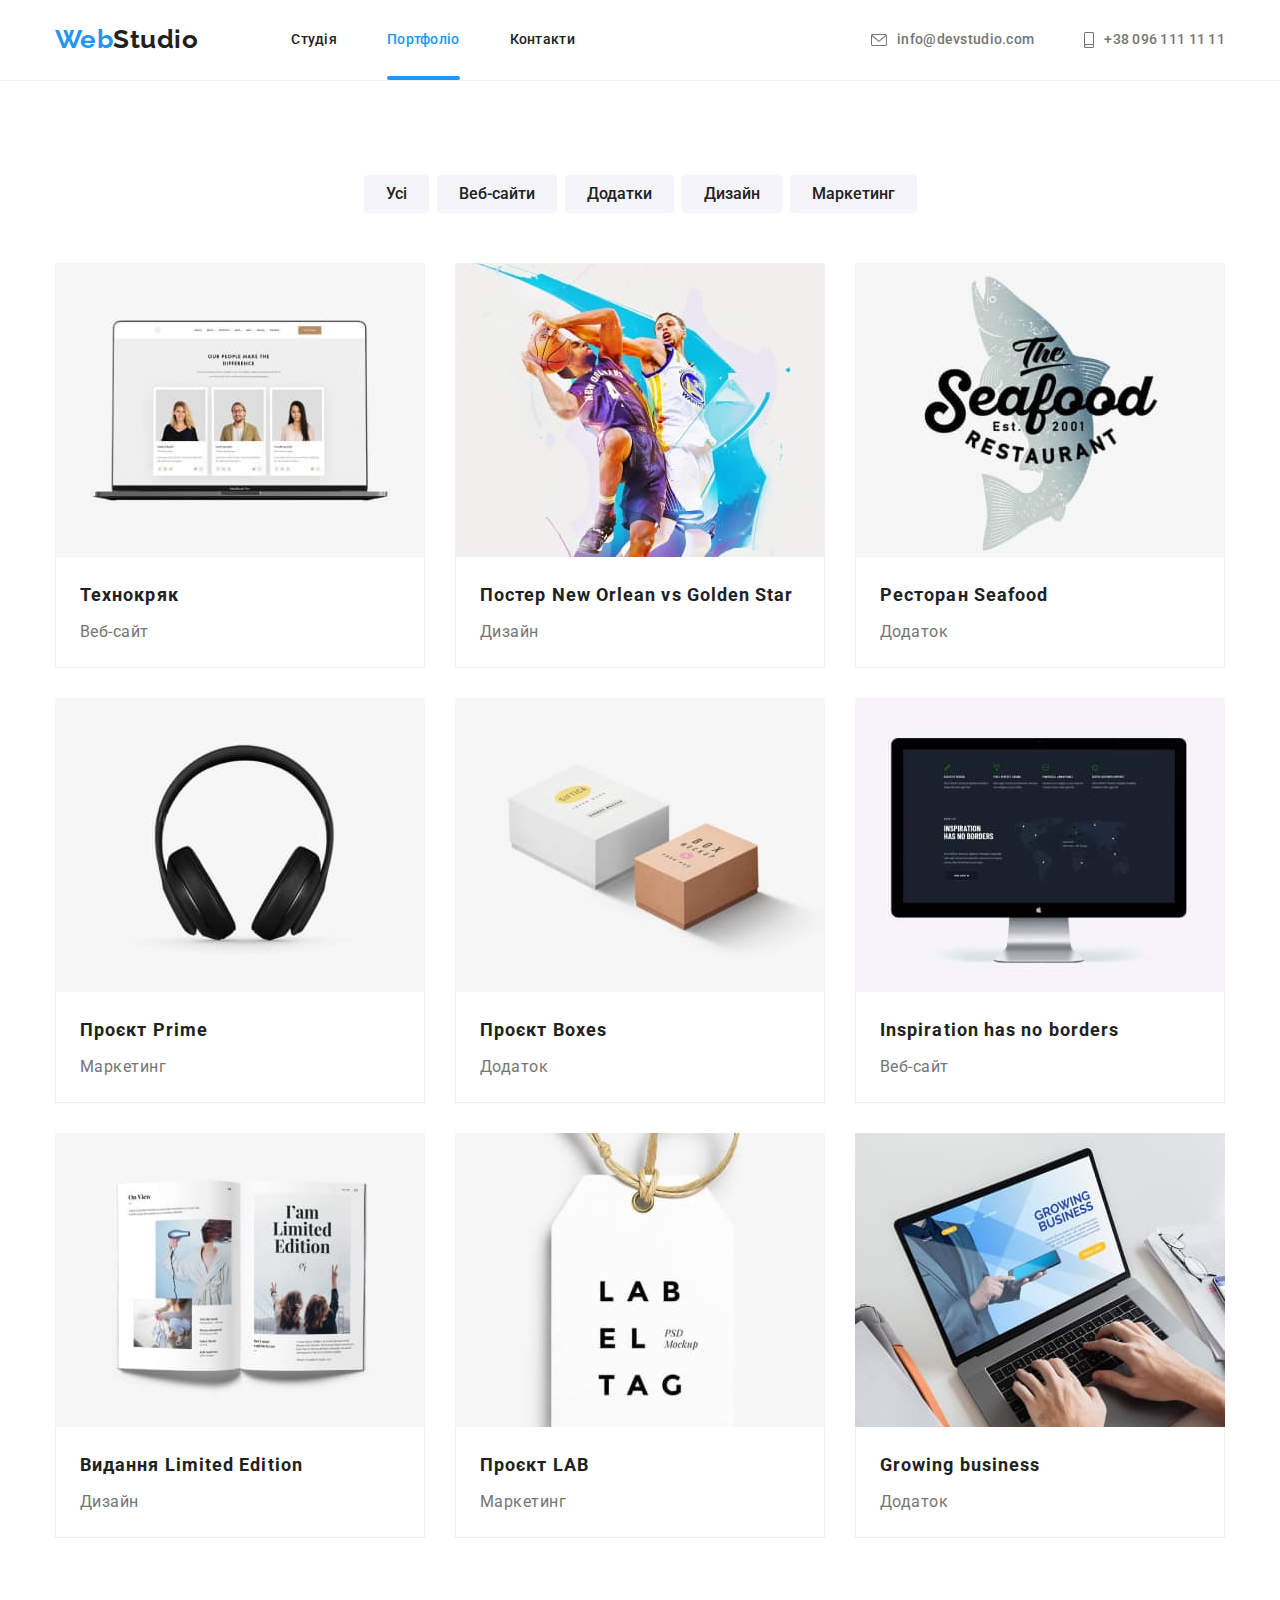
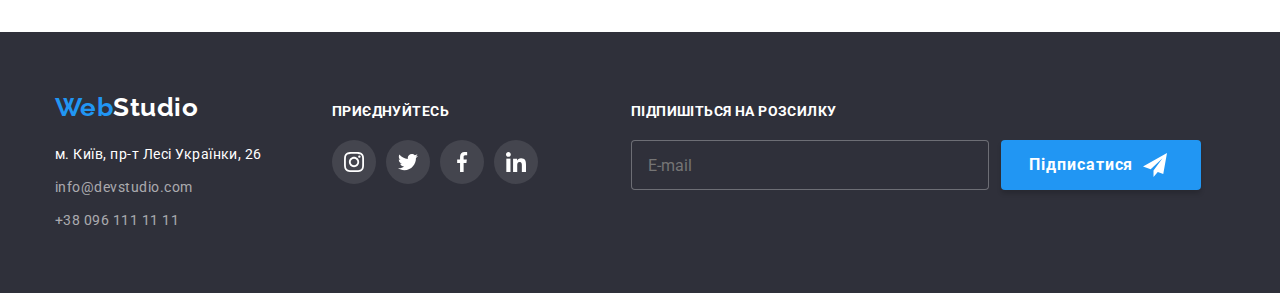
==== portfolio.html @ 002bc9a2 "initial commit" ====
<!DOCTYPE html>
<html lang="uk">
  <head>
    <meta charset="UTF-8" />
    <meta http-equiv="X-UA-Compatible" content="IE=edge" />
    <meta name="viewport" content="width=device-width, initial-scale=1.0" />
    <title>Portfolio</title>
    <link
      rel="stylesheet"
      href="https://cdnjs.cloudflare.com/ajax/libs/modern-normalize/1.0.0/modern-normalize.min.css"
    />
    <link rel="preconnect" href="https://fonts.googleapis.com" />
    <link rel="preconnect" href="https://fonts.gstatic.com" crossorigin />
    <link
      href="https://fonts.googleapis.com/css2?family=Raleway:wght@700&family=Roboto:wght@400;500;700;900&display=swap"
      rel="stylesheet"
    />

    <link rel="stylesheet" href="./css/main.min.css" />
  </head>
  <body>
    <header class="header">
      <div class="header-nav__container">
        <nav class="header-nav__menu">
          <a href="./index.html" class="header-nav__logo"
            >Web<span class="header-nav__logo--studio">Studio</span></a
          >
          <ul class="header-nav__list">
            <li class="header-nav__item">
              <a href="./index.html" class="header-nav__link">Студія</a>
            </li>
            <li class="header-nav__item">
              <a href="./portfolio.html" class="header-nav__link current">Портфоліо</a>
            </li>
            <li class="header-nav__item"><a href="#" class="header-nav__link">Контакти</a></li>
          </ul>
        </nav>

        <ul class="header-contacts__list">
          <li class="header-contacts__item">
            <a href="mailto:info@devstudio.com" class="header-contacts__link"
              ><svg class="header-contacts__icon" width="16" height="12">
                <use href="./images/icons.svg#icon-envelope"></use></svg
              >info@devstudio.com</a
            >
          </li>
          <li class="header-contacts__item">
            <a href="tel:+380961111111" class="header-contacts__link"
              ><svg class="header-contacts__icon" width="10" height="16">
                <use href="./images/icons.svg#icon-smartphone"></use></svg
              >+38 096 111 11 11</a
            >
          </li>
        </ul>
      </div>
    </header>
    <main>
      <section class="portfolio">
        <div class="container">
          <h1 class="visually-hidden">Наші роботи</h1>
          <ul class="portfolio__list">
            <li class="portfolio__item">
              <button type="button" class="portfolio__buttons">Усі</button>
            </li>
            <li class="portfolio__item">
              <button type="button" class="portfolio__buttons">Веб-сайти</button>
            </li>
            <li class="portfolio__item">
              <button type="button" class="portfolio__buttons">Додатки</button>
            </li>
            <li class="portfolio__item">
              <button type="button" class="portfolio__buttons">Дизайн</button>
            </li>
            <li class="portfolio__item">
              <button type="button" class="portfolio__buttons">Маркетинг</button>
            </li>
          </ul>

          <ul class="gallery__list">
            <li class="gallery__card">
              <a class="gallery__link" href="#"
                ><div class="gallery__overflow">
                  <p class="gallery__text--hidden">
                    Ресурс пропонує комплексні пропозиції з різним рівнем функціоналу та сервісів.
                    Все це дозволить відвідувачу отримати вичерпні відомості про компанію чи
                    приватну особу.
                  </p>
                  <img src="./images/techcrack.jpg" alt="Ноутбук відкритий" width="370" />
                </div>
                <div class="gallery__item">
                  <h2 class="gallery__title">Технокряк</h2>
                  <p class="gallery__text">Веб-сайт</p>
                </div>
              </a>
            </li>
            <li class="gallery__card">
              <a class="gallery__link" href="#"
                ><div class="gallery__overflow">
                  <p class="gallery__text--hidden">
                    Ресурс пропонує комплексні пропозиції з різним рівнем функціоналу та сервісів.
                    Все це дозволить відвідувачу отримати вичерпні відомості про компанію чи
                    приватну особу.
                  </p>
                  <img src="./images/basketball.jpg" alt="Два баскетболіста грають" width="370" />
                </div>
                <div class="gallery__item">
                  <h2 class="gallery__title">Постер New Orlean vs Golden Star</h2>
                  <p class="gallery__text">Дизайн</p>
                </div>
              </a>
            </li>
            <li class="gallery__card">
              <a class="gallery__link" href="#"
                ><div class="gallery__overflow">
                  <p class="gallery__text--hidden">
                    Ресурс пропонує комплексні пропозиції з різним рівнем функціоналу та сервісів.
                    Все це дозволить відвідувачу отримати вичерпні відомості про компанію чи
                    приватну особу.
                  </p>
                  <img src="./images/seafood.jpg" alt="Риба" width="370" />
                </div>
                <div class="gallery__item">
                  <h2 class="gallery__title">Ресторан Seafood</h2>
                  <p class="gallery__text">Додаток</p>
                </div>
              </a>
            </li>
            <li class="gallery__card">
              <a class="gallery__link" href="#"
                ><div class="gallery__overflow">
                  <p class="gallery__text--hidden">
                    Ресурс пропонує комплексні пропозиції з різним рівнем функціоналу та сервісів.
                    Все це дозволить відвідувачу отримати вичерпні відомості про компанію чи
                    приватну особу.
                  </p>
                  <img src="./images/prime.jpg" alt="Навушники" width="370" />
                </div>
                <div class="gallery__item">
                  <h2 class="gallery__title">Проєкт Prime</h2>
                  <p class="gallery__text">Маркетинг</p>
                </div>
              </a>
            </li>
            <li class="gallery__card">
              <a class="gallery__link" href="#">
                <div class="gallery__overflow">
                  <p class="gallery__text--hidden">
                    Ресурс пропонує комплексні пропозиції з різним рівнем функціоналу та сервісів.
                    Все це дозволить відвідувачу отримати вичерпні відомості про компанію чи
                    приватну особу.
                  </p>
                  <img src="./images/boxes.jpg" alt="Дві коробки" width="370" />
                </div>
                <div class="gallery__item">
                  <h2 class="gallery__title">Проєкт Boxes</h2>
                  <p class="gallery__text">Додаток</p>
                </div>
              </a>
            </li>
            <li class="gallery__card">
              <a class="gallery__link" href="#">
                <div class="gallery__overflow">
                  <p class="gallery__text--hidden">
                    Ресурс пропонує комплексні пропозиції з різним рівнем функціоналу та сервісів.
                    Все це дозволить відвідувачу отримати вичерпні відомості про компанію чи
                    приватну особу.
                  </p>
                  <img src="./images/inspiration.jpg" alt="Монітор комп'ютера" width="370" />
                </div>
                <div class="gallery__item">
                  <h2 lang="en" class="gallery__title">Inspiration has no borders</h2>
                  <p class="gallery__text">Веб-сайт</p>
                </div>
              </a>
            </li>
            <li class="gallery__card">
              <a class="gallery__link" href="#">
                <div class="gallery__overflow">
                  <p class="gallery__text--hidden">
                    Ресурс пропонує комплексні пропозиції з різним рівнем функціоналу та сервісів.
                    Все це дозволить відвідувачу отримати вичерпні відомості про компанію чи
                    приватну особу.
                  </p>
                  <img src="./images/limited.jpg" alt="Розгорнутий журнал" width="370" />
                </div>
                <div class="gallery__item">
                  <h2 class="gallery__title">Видання Limited Edition</h2>
                  <p class="gallery__text">Дизайн</p>
                </div>
              </a>
            </li>
            <li class="gallery__card">
              <a class="gallery__link" href="#">
                <div class="gallery__overflow">
                  <p class="gallery__text--hidden">
                    Ресурс пропонує комплексні пропозиції з різним рівнем функціоналу та сервісів.
                    Все це дозволить відвідувачу отримати вичерпні відомості про компанію чи
                    приватну особу.
                  </p>
                  <img src="./images/lab.jpg" alt="Біла бірка" width="370" />
                </div>
                <div class="gallery__item">
                  <h2 class="gallery__title">Проєкт LAB</h2>
                  <p class="gallery__text">Маркетинг</p>
                </div>
              </a>
            </li>
            <li class="gallery__card">
              <a class="gallery__link" href="#">
                <div class="gallery__overflow">
                  <p class="gallery__text--hidden">
                    Ресурс пропонує комплексні пропозиції з різним рівнем функціоналу та сервісів.
                    Все це дозволить відвідувачу отримати вичерпні відомості про компанію чи
                    приватну особу.
                  </p>
                  <img src="./images/growing.jpg" alt="Відкритий ноутбук" width="370" />
                </div>
                <div class="gallery__item">
                  <h2 lang="en" class="gallery__title">Growing business</h2>
                  <p class="gallery__text">Додаток</p>
                </div>
              </a>
            </li>
          </ul>
        </div>
      </section>
    </main>
    <footer class="footer">
      <div class="footer__container">
        <div class="footer__contacts">
          <a href="./index.html" class="footer__logo"
            >Web<span class="footer__logo footer__logo--studio">Studio</span></a
          >
          <address class="address">
            <ul class="address__list">
              <li class="address__item">
                <a
                  href="https://goo.gl/maps/CPtrU1FHBa2aNyZL9"
                  target="_blank"
                  rel="noopener noreferrer nofollow"
                  class="address__map"
                  >м. Київ, пр-т Лесі Українки, 26
                </a>
              </li>
              <li class="address__item">
                <a href="mailto:info@devstudio.com" class="address__link">info@devstudio.com</a>
              </li>
              <li class="address__item">
                <a href="tel:+380961111111" class="address__link">+38 096 111 11 11</a>
              </li>
            </ul>
          </address>
        </div>
        <div class="footer__social">
          <p class="footer__subtitle">Приєднуйтесь</p>

          <ul class="network__list">
            <li>
              <a href="" class="network__link network__link--color"
                ><svg class="network__icon network__icon--color" width="20" height="20">
                  <use href="./images/icons.svg#icon-instagram"></use></svg
              ></a>
            </li>
            <li>
              <a href="" class="network__link network__link--color"
                ><svg class="network__icon network__icon--color" width="20" height="20">
                  <use href="./images/icons.svg#icon-twitter"></use></svg
              ></a>
            </li>
            <li>
              <a href="" class="network__link network__link--color"
                ><svg class="network__icon network__icon--color" width="20" height="20">
                  <use href="./images/icons.svg#icon-facebook"></use></svg
              ></a>
            </li>
            <li>
              <a href="" class="network__link network__link--color"
                ><svg class="network__icon network__icon--color" width="20" height="20">
                  <use href="./images/icons.svg#icon-linkedin"></use></svg
              ></a>
            </li>
          </ul>
        </div>
        <div class="subscription">
          <form class="subscription__form">
            <label class="subscription__label" name="subscription-label" for="person-email"
              >Підпишіться на розсилку
            </label>
            <div class="subscription__sending">
              <input
                type="email"
                class="subscription__input"
                name="subscription-input"
                id="person-email"
                placeholder="E-mail"
              />
              <button type="submit" class="subscription__button">
                Підписатися
                <svg class="subscription__icon" width="24" height="24">
                  <use href="./images/icons.svg#icon-iconsend"></use>
                </svg>
              </button>
            </div>
          </form>
        </div>
      </div>
    </footer>
  </body>
</html>
---- css/main.min.css ----
:root{--primary-text-color: #757575;--title-text-color: #212121;--primary-text-footer: rgba(255, 255, 255, 0.6);--accent-color: #2196f3;--primary-white-color: #ffffff;--primary-background-footer: #2f303a;--filter-background: #f5f4fa;--primary-icon-color: #afb1b8;--item-set-gap: 30px;--icon-set-gap: 10px;--transition-time: cubic-bezier(0.4, 0, 0.2, 1)}body{background-color:var(--primary-white-color);color:var(--primary-text-color);font-family:"Roboto",sans-serif;letter-spacing:.03em}h1,h2,h3,h4,h5,h6,p{margin:0}ul{list-style:none;margin:0;padding:0}img{display:block}.section{padding-top:94px;padding-bottom:94px}.container{width:1200px;padding-left:15px;padding-right:15px;margin:0 auto}.title{color:var(--title-text-color);font-weight:700;font-size:36px;line-height:1.17;text-align:center;margin-bottom:50px}.visually-hidden{position:absolute;white-space:nowrap;width:1px;height:1px;overflow:hidden;border:0;padding:0;clip:rect(0 0 0 0);-webkit-clip-path:inset(50%);clip-path:inset(50%);margin:-1px}.advantages{padding-top:94px;padding-bottom:94px}.advantages__list{display:-webkit-box;display:-ms-flexbox;display:flex;gap:var(--item-set-gap)}.advantages__item::before{content:"";display:block;height:120px;background-color:var(--filter-background);padding:25px 100px;margin-bottom:30px;background-position:center;background-repeat:no-repeat;border-radius:4px}.advantages__item--antenna::before{background-image:url(../images/antenna.svg)}.advantages__item--clock::before{background-image:url(../images/clock.svg)}.advantages__item--diagram::before{background-image:url(../images/diagram.svg)}.advantages__item--astronaut::before{background-image:url(../images/astronaut.svg)}.advantages__item{width:270px;text-align:left}.advantages__title{visibility:hidden;color:var(--title-text-color)}.advantages__subtitle{color:var(--title-text-color);font-weight:700;font-size:14px;line-height:1.14;text-transform:uppercase;margin-bottom:10px}.advantages__text{color:var(--primary-text-color);font-size:14px;line-height:1.71}.primary__button{font-family:inherit;color:var(--primary-white-color);background-color:var(--accent-color);border-radius:4px;border-style:none;font-weight:700;font-size:16px;line-height:1.88;letter-spacing:.06em;cursor:pointer;display:-webkit-box;display:-ms-flexbox;display:flex;margin:0 auto;-webkit-box-pack:center;-ms-flex-pack:center;justify-content:center;padding:10px 32px;-webkit-transition:background-color 250ms var(--transition-time),-webkit-box-shadow 250ms var(--transition-time);transition:background-color 250ms var(--transition-time),-webkit-box-shadow 250ms var(--transition-time);transition:background-color 250ms var(--transition-time),box-shadow 250ms var(--transition-time);transition:background-color 250ms var(--transition-time),box-shadow 250ms var(--transition-time),-webkit-box-shadow 250ms var(--transition-time)}.primary__button:hover,.primary__button:focus{background-color:#188ce8;-webkit-box-shadow:0px 4px 4px rgba(0,0,0,.15);box-shadow:0px 4px 4px rgba(0,0,0,.15)}.primary__button--size{width:200px;height:50px}.backdrop{position:fixed;z-index:1;top:0;left:0;width:100%;height:100%;background-color:rgba(0,0,0,.25);opacity:1;visibility:visible;-webkit-transition:opacity 250ms var(--transition-time),visibility 250ms var(--transition-time);transition:opacity 250ms var(--transition-time),visibility 250ms var(--transition-time)}.backdrop.is-hidden{opacity:0;visibility:hidden;pointer-events:none}.backdrop.is-hidden .modal{-webkit-transform:translate(-50%, -50%) scale(0.5);transform:translate(-50%, -50%) scale(0.5)}.close__button{position:absolute;right:8px;top:8px;width:30px;height:30px;background-color:var(--primary-white-color);border:1px solid rgba(0,0,0,.1019607843);border-radius:50%;content:"";cursor:pointer}.close__icon{position:absolute;top:5px;left:5px;fill:currentColor;-webkit-transition:fill 250ms var(--transition-time);transition:fill 250ms var(--transition-time)}.close__button:hover .close__icon{fill:var(--accent-color)}.checkbox{margin-bottom:30px}.checkbox__input{-webkit-appearance:none;-moz-appearance:none;appearance:none;position:absolute;top:4px;left:3px}.checkbox__label{position:relative;font-size:14px;line-height:1.71;cursor:pointer;display:-webkit-box;display:-ms-flexbox;display:flex;-webkit-box-orient:horizontal;-webkit-box-direction:normal;-ms-flex-direction:row;flex-direction:row;-webkit-box-pack:center;-ms-flex-pack:center;justify-content:center;-webkit-box-align:center;-ms-flex-align:center;align-items:center;gap:7px}.checkbox__link{color:var(--accent-color)}.checkbox__icon{position:relative;cursor:pointer;width:16px;height:15px;border:2px solid var(--title-text-color);border-radius:2px}.check__icon{position:absolute;top:-2px;left:-2px;color:inherit;border-radius:2px;opacity:0;-webkit-transition:background-color 250ms var(--transition-time),fill 250ms var(--transition-time),opacity 250ms var(--transition-time);transition:background-color 250ms var(--transition-time),fill 250ms var(--transition-time),opacity 250ms var(--transition-time)}.checkbox__input:checked+.check__icon{background-color:var(--accent-color);fill:var(--primary-white-color);opacity:1}.modal{position:absolute;top:50%;left:50%;-webkit-transform:translate(-50%, -50%) scale(1);transform:translate(-50%, -50%) scale(1);min-width:528px;min-height:581px;padding:40px;background-color:var(--primary-white-color);-webkit-transition:-webkit-transform 250ms var(--transition-time);transition:-webkit-transform 250ms var(--transition-time);transition:transform 250ms var(--transition-time);transition:transform 250ms var(--transition-time), -webkit-transform 250ms var(--transition-time)}.modal__menu{display:-webkit-box;display:-ms-flexbox;display:flex;-webkit-box-orient:vertical;-webkit-box-direction:normal;-ms-flex-direction:column;flex-direction:column}.modal__title{font-size:20px;line-height:1.15;color:var(--title-text-color);text-align:center;margin-bottom:12px}.modal__control{position:relative;margin-bottom:10px}.modal__label{letter-spacing:.01em;line-height:1.17;font-size:12px;color:var(--primary-text-color);margin-bottom:4px}.modal__input{width:100%;padding:11px 11px 11px 33px;border:1px solid rgba(33,33,33,.2);border-radius:4px;outline:none;-webkit-transition:border-color 250ms var(--transition-time);transition:border-color 250ms var(--transition-time)}.modal__input:focus{border-color:var(--accent-color)}.modal__icon{position:absolute;left:15px;top:50%;-webkit-transform:translateY(-50%);transform:translateY(-50%);fill:#000;-webkit-transition:fill 250ms var(--transition-time);transition:fill 250ms var(--transition-time)}.modal__control:focus-within .modal__icon{fill:var(--accent-color)}.modal__textarea{width:100%;height:120px;padding:12px 16px;border:1px solid rgba(33,33,33,.2);border-radius:4px;outline:none;margin-bottom:20px;resize:none}.modal__textarea:focus{border-color:var(--accent-color)}.textarea{margin-bottom:4px}.modal__textarea::-webkit-input-placeholder{color:rgba(117,117,117,.5);font-size:12px;line-height:1.17;letter-spacing:.01em}.modal__textarea::-moz-placeholder{color:rgba(117,117,117,.5);font-size:12px;line-height:1.17;letter-spacing:.01em}.modal__textarea:-ms-input-placeholder{color:rgba(117,117,117,.5);font-size:12px;line-height:1.17;letter-spacing:.01em}.modal__textarea::-ms-input-placeholder{color:rgba(117,117,117,.5);font-size:12px;line-height:1.17;letter-spacing:.01em}.modal__textarea::placeholder{color:rgba(117,117,117,.5);font-size:12px;line-height:1.17;letter-spacing:.01em}.network__list{display:-webkit-box;display:-ms-flexbox;display:flex;gap:var(--icon-set-gap);-webkit-box-align:center;-ms-flex-align:center;align-items:center;-webkit-box-pack:center;-ms-flex-pack:center;justify-content:center}.network__link{display:-webkit-box;display:-ms-flexbox;display:flex;width:44px;height:44px;border-radius:50%;background-color:var(--primary-white-color);fill:var(--primary-icon-color);-webkit-box-pack:center;-ms-flex-pack:center;justify-content:center;-webkit-box-align:center;-ms-flex-align:center;align-items:center;-webkit-transition:fill 250ms var(--transition-time),background-color 250ms var(--transition-time);transition:fill 250ms var(--transition-time),background-color 250ms var(--transition-time)}.network__link:focus,.network__link:hover{fill:var(--primary-white-color);background-color:var(--accent-color)}.network__icon--color{fill:var(--primary-white-color)}.network__link--color{background-color:rgba(255,255,255,.1)}.footer{background-color:var(--primary-background-footer);padding-top:60px;padding-bottom:60px}.footer__contacts{margin-right:70px}.footer__container{width:1200px;padding-left:15px;padding-right:15px;margin:0 auto;display:-webkit-box;display:-ms-flexbox;display:flex;-webkit-box-align:baseline;-ms-flex-align:baseline;align-items:baseline}.footer__logo{font-family:"Raleway",sans-serif;color:var(--accent-color);-webkit-text-decoration-line:none;text-decoration-line:none;font-weight:700;font-size:26px;line-height:1.19;display:-webkit-box;display:-ms-flexbox;display:flex}.footer__logo--studio{color:var(--primary-white-color);margin-bottom:20px}.address__list{display:-webkit-box;display:-ms-flexbox;display:flex;-webkit-box-orient:vertical;-webkit-box-direction:normal;-ms-flex-direction:column;flex-direction:column;gap:9px}.address__map{color:var(--primary-white-color);-webkit-text-decoration-line:none;text-decoration-line:none;font-style:normal;font-size:14px;line-height:1.71}.address__link{color:var(--primary-text-footer);font-style:normal;font-size:14px;line-height:1.71;-webkit-text-decoration-line:none;text-decoration-line:none;-webkit-transition:color 250ms var(--transition-time);transition:color 250ms var(--transition-time)}.address__link:focus,.address__link:hover{color:var(--accent-color)}.footer__social{margin-right:93px}.footer__subtitle{color:var(--primary-white-color);font-weight:700;font-size:14px;line-height:1.14;text-transform:uppercase;letter-spacing:.03em;margin-bottom:20px;display:block}.subscription__label{color:var(--primary-white-color);font-weight:700;font-size:14px;line-height:1.14;text-transform:uppercase;letter-spacing:.03em;margin-bottom:20px;display:block}.subscription__sending{display:-webkit-box;display:-ms-flexbox;display:flex;-webkit-box-orient:horizontal;-webkit-box-direction:normal;-ms-flex-direction:row;flex-direction:row;gap:12px}.subscription__input{width:358px;height:50px;border:1px solid rgba(255,255,255,.3);border-radius:4px;background-color:var(--primary-background-footer);color:var(--primary-white-color);padding:15px 16px;outline:none}.subscription__input:focus{border-color:var(--accent-color)}.subscription__button{font-family:inherit;color:var(--primary-white-color);background-color:var(--accent-color);border-color:var(--accent-color);border-radius:4px;border-style:none;font-weight:700;font-size:16px;line-height:1.88;letter-spacing:.06em;cursor:pointer;padding:10px 28px;-webkit-box-shadow:0px 4px 4px rgba(0,0,0,.15);box-shadow:0px 4px 4px rgba(0,0,0,.15);display:-webkit-box;display:-ms-flexbox;display:flex;gap:10px;-webkit-box-orient:horizontal;-webkit-box-direction:normal;-ms-flex-direction:row;flex-direction:row;-webkit-box-align:center;-ms-flex-align:center;align-items:center;width:200px;height:50px;fill:var(--primary-white-color);-webkit-transition:background-color 250ms var(--transition-time),border-color 250ms var(--transition-time);transition:background-color 250ms var(--transition-time),border-color 250ms var(--transition-time)}.subscription__button:hover{border-color:#188ce8;background-color:#188ce8}.subscription__icon{display:-webkit-box;display:-ms-flexbox;display:flex;-webkit-box-orient:horizontal;-webkit-box-direction:normal;-ms-flex-direction:row;flex-direction:row;-webkit-box-align:center;-ms-flex-align:center;align-items:center}.header-nav__logo{font-family:"Raleway",sans-serif;color:var(--accent-color);font-weight:700;font-size:26px;line-height:1.19;-webkit-text-decoration-line:none;text-decoration-line:none;padding-top:24px;padding-bottom:25px;margin-right:93px}.header-nav__logo--studio{color:var(--title-text-color)}.header{border-bottom:1px solid #ececec}.header-nav__container{display:-webkit-box;display:-ms-flexbox;display:flex;width:1200px;padding-left:15px;padding-right:15px;margin:0 auto}.header-nav__menu{padding:0;margin:0;display:-webkit-box;display:-ms-flexbox;display:flex;-webkit-box-align:center;-ms-flex-align:center;align-items:center;margin-right:auto}.header-nav__list{display:-webkit-box;display:-ms-flexbox;display:flex;-webkit-box-align:center;-ms-flex-align:center;align-items:center;padding:0;margin:0}.header-nav__item{display:-webkit-box;display:-ms-flexbox;display:flex;-ms-flex-line-pack:center;align-content:center}.header-nav__item:not(:last-child){margin-right:50px}.header-nav__link{color:var(--title-text-color);-webkit-text-decoration-line:none;text-decoration-line:none;font-weight:500;font-size:14px;line-height:1.14;letter-spacing:.02em;padding-top:32px;padding-bottom:32px;-webkit-transition:color 250ms var(--transition-time);transition:color 250ms var(--transition-time);position:relative}.header-nav__link:hover,.header-nav__link:focus{color:var(--accent-color)}.header-nav__link.current::after{content:"";position:absolute;width:100%;height:4px;background-color:var(--accent-color);border-radius:2px;bottom:0;right:0px}.header-nav__link.current{color:var(--accent-color)}.header-contacts__list{display:-webkit-box;display:-ms-flexbox;display:flex;-webkit-box-align:center;-ms-flex-align:center;align-items:center;padding:0;margin:0}.header-contacts__item{display:-webkit-box;display:-ms-flexbox;display:flex;-ms-flex-line-pack:center;align-content:center;-webkit-box-pack:center;-ms-flex-pack:center;justify-content:center}.header-contacts__icon{margin-right:10px}.header-contacts__item:not(:last-child){margin-right:50px}.header-contacts__link{color:var(--primary-text-color);-webkit-text-decoration-line:none;text-decoration-line:none;font-weight:500;font-size:14px;line-height:1.14;letter-spacing:.02em;padding-top:32px;padding-bottom:32px;fill:var(--primary-text-color);display:-webkit-box;display:-ms-flexbox;display:flex;-webkit-box-align:center;-ms-flex-align:center;align-items:center;-webkit-box-pack:center;-ms-flex-pack:center;justify-content:center;-webkit-transition:color 250ms var(--transition-time),fill 250ms var(--transition-time);transition:color 250ms var(--transition-time),fill 250ms var(--transition-time)}.header-contacts__link:focus,.header-contacts__link:hover{color:var(--accent-color);fill:var(--accent-color)}.hero{background-color:var(--primary-background-footer);display:-webkit-box;display:-ms-flexbox;display:flex;-webkit-box-orient:vertical;-webkit-box-direction:normal;-ms-flex-direction:column;flex-direction:column;-webkit-box-align:center;-ms-flex-align:center;align-items:center;padding-top:200px;padding-bottom:200px;max-width:1600px;height:600px;margin:0 auto;background-image:-webkit-gradient(linear, left top, right top, from(rgba(47, 48, 58, 0.4)), to(rgba(47, 48, 58, 0.4))),url(../images/herobackground.jpg);background-image:linear-gradient(to right, rgba(47, 48, 58, 0.4), rgba(47, 48, 58, 0.4)),url(../images/herobackground.jpg)}.hero__title{color:var(--primary-white-color);font-weight:900;font-size:44px;line-height:1.36;text-align:center;letter-spacing:.06em;text-transform:uppercase;display:-webkit-box;display:-ms-flexbox;display:flex;width:696px;margin-bottom:30px;margin-right:auto;margin-left:auto}.profile{margin-top:0;margin-bottom:0;background-color:#f5f4fa;padding-top:94px;padding-bottom:94px}.profile__title{color:var(--title-text-color);font-weight:700;font-size:36px;line-height:1.17;text-align:center;margin-bottom:50px}.profile__background{background-color:var(--primary-white-color);padding:30px}.profile__list{display:-webkit-box;display:-ms-flexbox;display:flex;gap:var(--item-set-gap)}.profile__item{-webkit-box-shadow:0px 1px 3px rgba(0,0,0,.12),0px 1px 1px rgba(0,0,0,.14),0px 2px 1px rgba(0,0,0,.2);box-shadow:0px 1px 3px rgba(0,0,0,.12),0px 1px 1px rgba(0,0,0,.14),0px 2px 1px rgba(0,0,0,.2);border-radius:0px 0px 4px 4px}.profile__subtitle{color:var(--title-text-color);font-weight:500;font-size:16px;line-height:1.19;text-align:center;margin-bottom:10px}.profile__text{color:var(--primary-text-color);font-size:16px;line-height:1.19;text-align:center;margin-bottom:16px}.projects{padding-top:0px;padding-bottom:94px}.projects__title{color:var(--title-text-color);font-weight:700;font-size:36px;line-height:1.17;text-align:center;margin-bottom:50px}.projects__list{position:relative;display:-webkit-box;display:-ms-flexbox;display:flex;gap:var(--item-set-gap)}.projects__subtitle{color:var(--primary-white-color);font-weight:700;font-size:14px;line-height:1.14;text-transform:uppercase;background-color:rgba(47,48,58,.8);display:-webkit-box;display:-ms-flexbox;display:flex;-webkit-box-align:center;-ms-flex-align:center;align-items:center;-webkit-box-pack:center;-ms-flex-pack:center;justify-content:center;position:absolute;width:370px;height:70px;bottom:0}.clients{padding-top:94px;padding-bottom:94px}.clients__list{display:-webkit-box;display:-ms-flexbox;display:flex;gap:var(--item-set-gap);-webkit-box-pack:center;-ms-flex-pack:center;justify-content:center}.clients__item{display:-webkit-box;display:-ms-flexbox;display:flex;-webkit-box-pack:center;-ms-flex-pack:center;justify-content:center;-webkit-box-align:center;-ms-flex-align:center;align-items:center}.clients__icon{fill:var(--primary-icon-color);-webkit-transition:fill 250ms var(--transition-time);transition:fill 250ms var(--transition-time)}.clients__link{width:170px;height:92px;padding:16px 32px;display:-webkit-box;display:-ms-flexbox;display:flex;border:1px solid var(--primary-icon-color);border-radius:4px;-webkit-box-align:center;-ms-flex-align:center;align-items:center;-webkit-box-pack:center;-ms-flex-pack:center;justify-content:center;fill:var(--primary-icon-color);-webkit-transition:fill 250ms var(--transition-time),border 250ms var(--transition-time);transition:fill 250ms var(--transition-time),border 250ms var(--transition-time)}.clients__link:focus,.clients__link:hover{border:1px solid var(--accent-color)}.clients__link:hover .clients__icon,.clients__link:focus .clients__icon{fill:var(--accent-color)}.portfolio{padding-top:94px;padding-bottom:94px}.portfolio__list{display:-webkit-box;display:-ms-flexbox;display:flex;-webkit-box-pack:center;-ms-flex-pack:center;justify-content:center;-webkit-box-align:center;-ms-flex-align:center;align-items:center;-ms-flex-wrap:wrap;flex-wrap:wrap;gap:8px;margin-bottom:50px}.portfolio__buttons{color:var(--title-text-color);background-color:var(--filter-background);-webkit-text-decoration-line:none;text-decoration-line:none;border-color:var(--filter-background);border-radius:4px;border-style:none;font-family:inherit;font-weight:500;font-size:16px;line-height:1.63;cursor:pointer;padding:6px 22px;-webkit-transition:color 250ms var(--transition-time),background-color 250ms var(--transition-time),border-color 250ms var(--transition-time),-webkit-box-shadow 250ms var(--transition-time);transition:color 250ms var(--transition-time),background-color 250ms var(--transition-time),border-color 250ms var(--transition-time),-webkit-box-shadow 250ms var(--transition-time);transition:color 250ms var(--transition-time),background-color 250ms var(--transition-time),border-color 250ms var(--transition-time),box-shadow 250ms var(--transition-time);transition:color 250ms var(--transition-time),background-color 250ms var(--transition-time),border-color 250ms var(--transition-time),box-shadow 250ms var(--transition-time),-webkit-box-shadow 250ms var(--transition-time)}.portfolio__buttons:focus,.portfolio__buttons:hover{color:var(--primary-white-color);background-color:var(--accent-color);border-color:var(--accent-color);-webkit-box-shadow:0px 3px 1px rgba(0,0,0,.1),0px 1px 2px rgba(0,0,0,.08),0px 2px 2px rgba(0,0,0,.12);box-shadow:0px 3px 1px rgba(0,0,0,.1),0px 1px 2px rgba(0,0,0,.08),0px 2px 2px rgba(0,0,0,.12)}.gallery__list{list-style-type:none;display:-webkit-box;display:-ms-flexbox;display:flex;-ms-flex-wrap:wrap;flex-wrap:wrap;gap:var(--item-set-gap)}.gallery__link{-webkit-text-decoration-line:none;text-decoration-line:none;display:-webkit-box;display:-ms-flexbox;display:flex;-webkit-box-orient:vertical;-webkit-box-direction:normal;-ms-flex-direction:column;flex-direction:column;-webkit-transition:-webkit-box-shadow 250ms var(--transition-time);transition:-webkit-box-shadow 250ms var(--transition-time);transition:box-shadow 250ms var(--transition-time);transition:box-shadow 250ms var(--transition-time), -webkit-box-shadow 250ms var(--transition-time)}.gallery__link:focus,.gallery__link:hover{-webkit-box-shadow:0px 1px 1px rgba(0,0,0,.12),0px 4px 4px rgba(0,0,0,.06),1px 4px 6px rgba(0,0,0,.16);box-shadow:0px 1px 1px rgba(0,0,0,.12),0px 4px 4px rgba(0,0,0,.06),1px 4px 6px rgba(0,0,0,.16);outline:none}.gallery__item{display:-webkit-box;display:-ms-flexbox;display:flex;-webkit-box-orient:vertical;-webkit-box-direction:normal;-ms-flex-direction:column;flex-direction:column;padding:20px 24px;border-bottom:1px solid #eee;border-right:1px solid #eee;border-left:1px solid #eee}.gallery__title{color:var(--title-text-color);font-weight:700;font-size:18px;line-height:2;text-align:left;letter-spacing:.06em;margin-bottom:4px}.gallery__text{color:var(--primary-text-color);font-size:16px;line-height:1.88;text-align:left}.gallery__text--hidden{position:absolute;font-size:18px;line-height:1.56;color:var(--primary-white-color);background-color:rgba(33,150,243,.9);display:-webkit-box;display:-ms-flexbox;display:flex;-webkit-box-align:start;-ms-flex-align:start;align-items:flex-start;-webkit-box-pack:center;-ms-flex-pack:center;justify-content:center;top:0;left:0;height:100%;padding-left:47px;padding-right:47px;padding-top:34px;-webkit-transform:translateY(100%);transform:translateY(100%);-webkit-transition:-webkit-transform 250ms var(--transition-time);transition:-webkit-transform 250ms var(--transition-time);transition:transform 250ms var(--transition-time);transition:transform 250ms var(--transition-time), -webkit-transform 250ms var(--transition-time)}.gallery__overflow{position:relative;overflow:hidden}.gallery__link:hover .gallery__text--hidden,.gallery__link:focus .gallery__text--hidden{-webkit-transform:translateX(0);transform:translateX(0)}/*# sourceMappingURL=main.min.css.map */
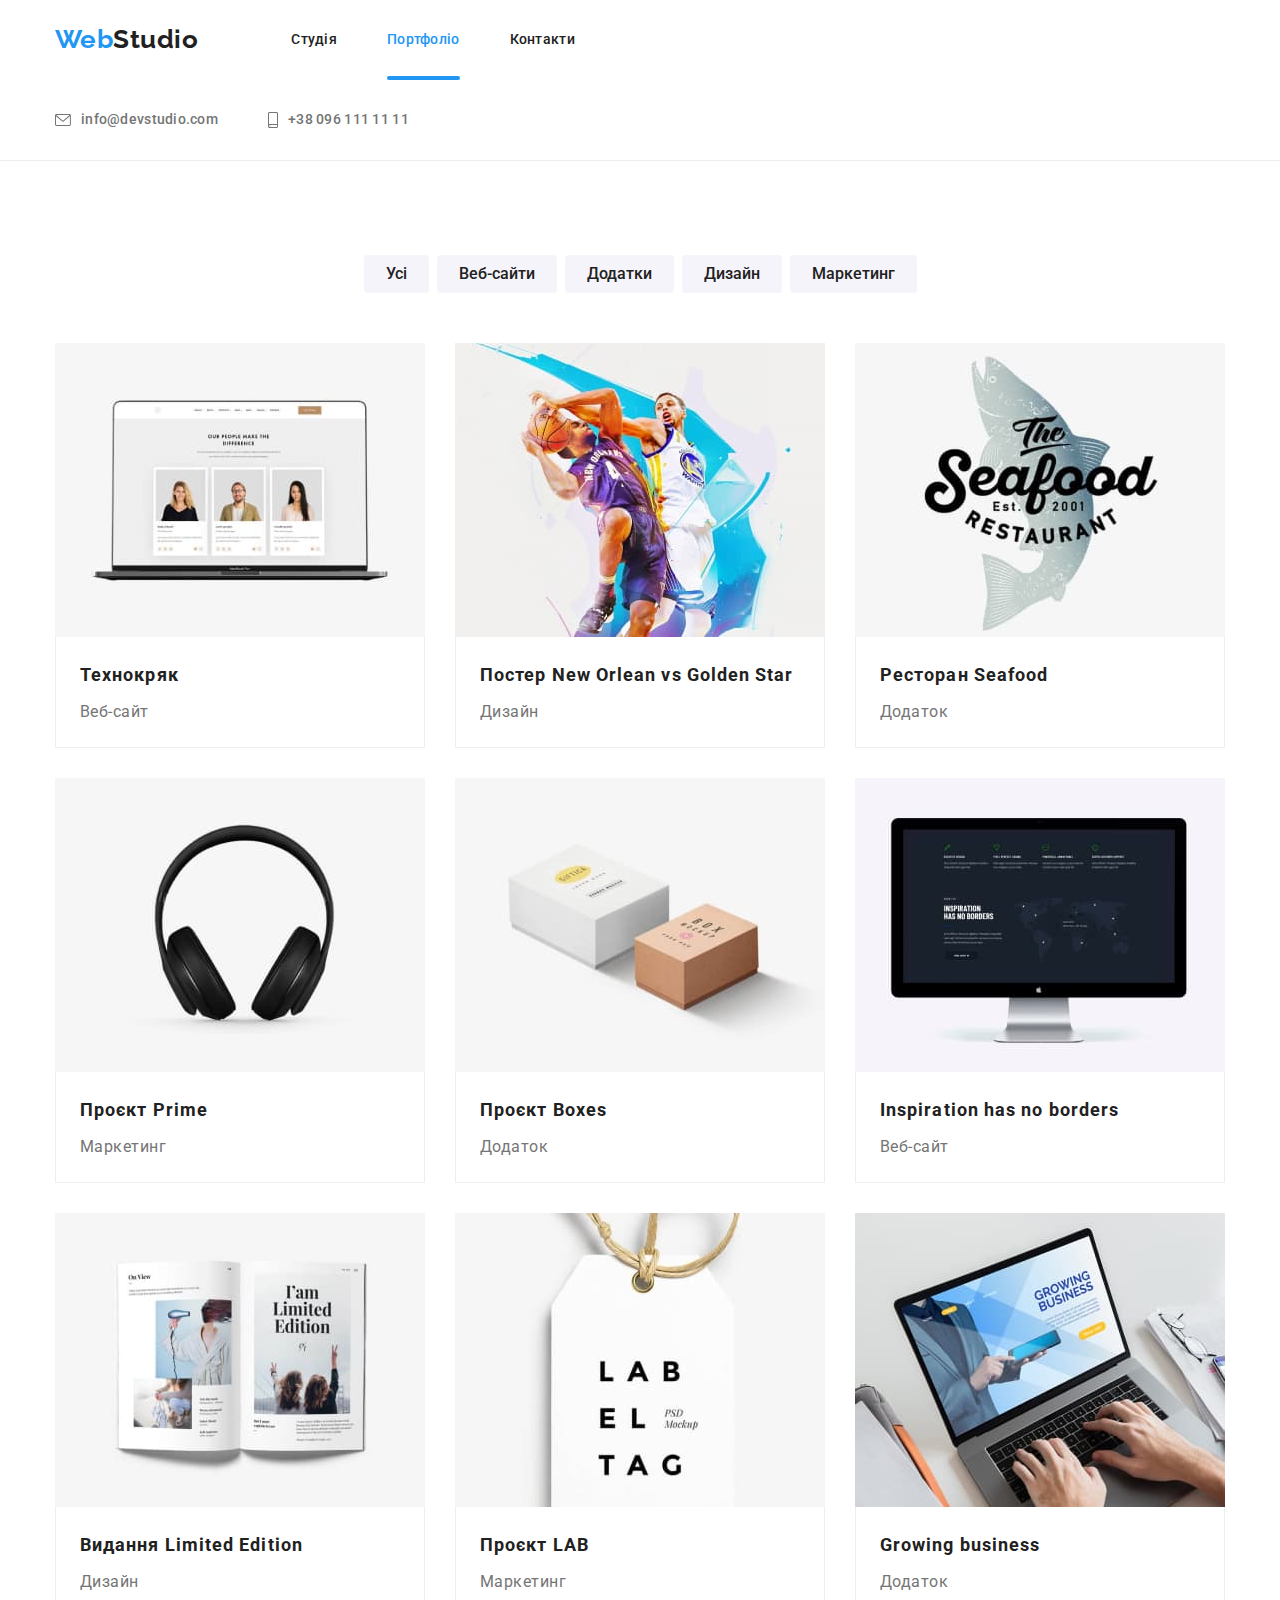
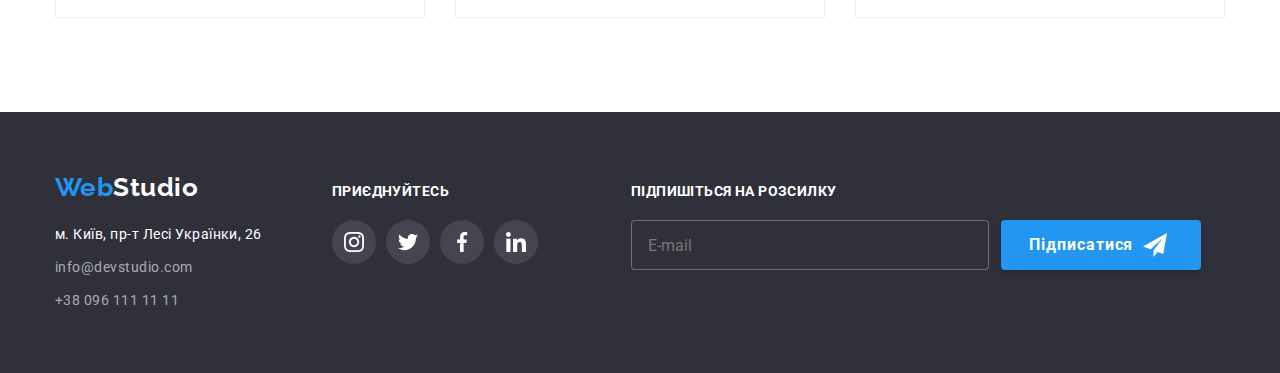
==== commit 0133fdf7: "correction" ====
--- a/portfolio.html
+++ b/portfolio.html
@@ -20,19 +20,19 @@
   </head>
   <body>
     <header class="header">
-      <div class="header-nav__container">
-        <nav class="header-nav__menu">
-          <a href="./index.html" class="header-nav__logo"
-            >Web<span class="header-nav__logo--studio">Studio</span></a
+      <div class="header__na\v container">
+        <nav class="header__menu">
+          <a href="./index.html" class="header__logo"
+            >Web<span class="header__logo--studio">Studio</span></a
           >
-          <ul class="header-nav__list">
-            <li class="header-nav__item">
-              <a href="./index.html" class="header-nav__link">Студія</a>
-            </li>
-            <li class="header-nav__item">
-              <a href="./portfolio.html" class="header-nav__link current">Портфоліо</a>
-            </li>
-            <li class="header-nav__item"><a href="#" class="header-nav__link">Контакти</a></li>
+          <ul class="header__list">
+            <li class="header__item">
+              <a href="./index.html" class="header__link">Студія</a>
+            </li>
+            <li class="header__item">
+              <a href="./portfolio.html" class="header__link current">Портфоліо</a>
+            </li>
+            <li class="header__item"><a href="#" class="header__link">Контакти</a></li>
           </ul>
         </nav>
 
--- a/css/main.min.css
+++ b/css/main.min.css
@@ -1 +1 @@
-:root{--primary-text-color: #757575;--title-text-color: #212121;--primary-text-footer: rgba(255, 255, 255, 0.6);--accent-color: #2196f3;--primary-white-color: #ffffff;--primary-background-footer: #2f303a;--filter-background: #f5f4fa;--primary-icon-color: #afb1b8;--item-set-gap: 30px;--icon-set-gap: 10px;--transition-time: cubic-bezier(0.4, 0, 0.2, 1)}body{background-color:var(--primary-white-color);color:var(--primary-text-color);font-family:"Roboto",sans-serif;letter-spacing:.03em}h1,h2,h3,h4,h5,h6,p{margin:0}ul{list-style:none;margin:0;padding:0}img{display:block}.section{padding-top:94px;padding-bottom:94px}.container{width:1200px;padding-left:15px;padding-right:15px;margin:0 auto}.title{color:var(--title-text-color);font-weight:700;font-size:36px;line-height:1.17;text-align:center;margin-bottom:50px}.visually-hidden{position:absolute;white-space:nowrap;width:1px;height:1px;overflow:hidden;border:0;padding:0;clip:rect(0 0 0 0);-webkit-clip-path:inset(50%);clip-path:inset(50%);margin:-1px}.advantages{padding-top:94px;padding-bottom:94px}.advantages__list{display:-webkit-box;display:-ms-flexbox;display:flex;gap:var(--item-set-gap)}.advantages__item::before{content:"";display:block;height:120px;background-color:var(--filter-background);padding:25px 100px;margin-bottom:30px;background-position:center;background-repeat:no-repeat;border-radius:4px}.advantages__item--antenna::before{background-image:url(../images/antenna.svg)}.advantages__item--clock::before{background-image:url(../images/clock.svg)}.advantages__item--diagram::before{background-image:url(../images/diagram.svg)}.advantages__item--astronaut::before{background-image:url(../images/astronaut.svg)}.advantages__item{width:270px;text-align:left}.advantages__title{visibility:hidden;color:var(--title-text-color)}.advantages__subtitle{color:var(--title-text-color);font-weight:700;font-size:14px;line-height:1.14;text-transform:uppercase;margin-bottom:10px}.advantages__text{color:var(--primary-text-color);font-size:14px;line-height:1.71}.primary__button{font-family:inherit;color:var(--primary-white-color);background-color:var(--accent-color);border-radius:4px;border-style:none;font-weight:700;font-size:16px;line-height:1.88;letter-spacing:.06em;cursor:pointer;display:-webkit-box;display:-ms-flexbox;display:flex;margin:0 auto;-webkit-box-pack:center;-ms-flex-pack:center;justify-content:center;padding:10px 32px;-webkit-transition:background-color 250ms var(--transition-time),-webkit-box-shadow 250ms var(--transition-time);transition:background-color 250ms var(--transition-time),-webkit-box-shadow 250ms var(--transition-time);transition:background-color 250ms var(--transition-time),box-shadow 250ms var(--transition-time);transition:background-color 250ms var(--transition-time),box-shadow 250ms var(--transition-time),-webkit-box-shadow 250ms var(--transition-time)}.primary__button:hover,.primary__button:focus{background-color:#188ce8;-webkit-box-shadow:0px 4px 4px rgba(0,0,0,.15);box-shadow:0px 4px 4px rgba(0,0,0,.15)}.primary__button--size{width:200px;height:50px}.backdrop{position:fixed;z-index:1;top:0;left:0;width:100%;height:100%;background-color:rgba(0,0,0,.25);opacity:1;visibility:visible;-webkit-transition:opacity 250ms var(--transition-time),visibility 250ms var(--transition-time);transition:opacity 250ms var(--transition-time),visibility 250ms var(--transition-time)}.backdrop.is-hidden{opacity:0;visibility:hidden;pointer-events:none}.backdrop.is-hidden .modal{-webkit-transform:translate(-50%, -50%) scale(0.5);transform:translate(-50%, -50%) scale(0.5)}.close__button{position:absolute;right:8px;top:8px;width:30px;height:30px;background-color:var(--primary-white-color);border:1px solid rgba(0,0,0,.1019607843);border-radius:50%;content:"";cursor:pointer}.close__icon{position:absolute;top:5px;left:5px;fill:currentColor;-webkit-transition:fill 250ms var(--transition-time);transition:fill 250ms var(--transition-time)}.close__button:hover .close__icon{fill:var(--accent-color)}.checkbox{margin-bottom:30px}.checkbox__input{-webkit-appearance:none;-moz-appearance:none;appearance:none;position:absolute;top:4px;left:3px}.checkbox__label{position:relative;font-size:14px;line-height:1.71;cursor:pointer;display:-webkit-box;display:-ms-flexbox;display:flex;-webkit-box-orient:horizontal;-webkit-box-direction:normal;-ms-flex-direction:row;flex-direction:row;-webkit-box-pack:center;-ms-flex-pack:center;justify-content:center;-webkit-box-align:center;-ms-flex-align:center;align-items:center;gap:7px}.checkbox__link{color:var(--accent-color)}.checkbox__icon{position:relative;cursor:pointer;width:16px;height:15px;border:2px solid var(--title-text-color);border-radius:2px}.check__icon{position:absolute;top:-2px;left:-2px;color:inherit;border-radius:2px;opacity:0;-webkit-transition:background-color 250ms var(--transition-time),fill 250ms var(--transition-time),opacity 250ms var(--transition-time);transition:background-color 250ms var(--transition-time),fill 250ms var(--transition-time),opacity 250ms var(--transition-time)}.checkbox__input:checked+.check__icon{background-color:var(--accent-color);fill:var(--primary-white-color);opacity:1}.modal{position:absolute;top:50%;left:50%;-webkit-transform:translate(-50%, -50%) scale(1);transform:translate(-50%, -50%) scale(1);min-width:528px;min-height:581px;padding:40px;background-color:var(--primary-white-color);-webkit-transition:-webkit-transform 250ms var(--transition-time);transition:-webkit-transform 250ms var(--transition-time);transition:transform 250ms var(--transition-time);transition:transform 250ms var(--transition-time), -webkit-transform 250ms var(--transition-time)}.modal__menu{display:-webkit-box;display:-ms-flexbox;display:flex;-webkit-box-orient:vertical;-webkit-box-direction:normal;-ms-flex-direction:column;flex-direction:column}.modal__title{font-size:20px;line-height:1.15;color:var(--title-text-color);text-align:center;margin-bottom:12px}.modal__control{position:relative;margin-bottom:10px}.modal__label{letter-spacing:.01em;line-height:1.17;font-size:12px;color:var(--primary-text-color);margin-bottom:4px}.modal__input{width:100%;padding:11px 11px 11px 33px;border:1px solid rgba(33,33,33,.2);border-radius:4px;outline:none;-webkit-transition:border-color 250ms var(--transition-time);transition:border-color 250ms var(--transition-time)}.modal__input:focus{border-color:var(--accent-color)}.modal__icon{position:absolute;left:15px;top:50%;-webkit-transform:translateY(-50%);transform:translateY(-50%);fill:#000;-webkit-transition:fill 250ms var(--transition-time);transition:fill 250ms var(--transition-time)}.modal__control:focus-within .modal__icon{fill:var(--accent-color)}.modal__textarea{width:100%;height:120px;padding:12px 16px;border:1px solid rgba(33,33,33,.2);border-radius:4px;outline:none;margin-bottom:20px;resize:none}.modal__textarea:focus{border-color:var(--accent-color)}.textarea{margin-bottom:4px}.modal__textarea::-webkit-input-placeholder{color:rgba(117,117,117,.5);font-size:12px;line-height:1.17;letter-spacing:.01em}.modal__textarea::-moz-placeholder{color:rgba(117,117,117,.5);font-size:12px;line-height:1.17;letter-spacing:.01em}.modal__textarea:-ms-input-placeholder{color:rgba(117,117,117,.5);font-size:12px;line-height:1.17;letter-spacing:.01em}.modal__textarea::-ms-input-placeholder{color:rgba(117,117,117,.5);font-size:12px;line-height:1.17;letter-spacing:.01em}.modal__textarea::placeholder{color:rgba(117,117,117,.5);font-size:12px;line-height:1.17;letter-spacing:.01em}.network__list{display:-webkit-box;display:-ms-flexbox;display:flex;gap:var(--icon-set-gap);-webkit-box-align:center;-ms-flex-align:center;align-items:center;-webkit-box-pack:center;-ms-flex-pack:center;justify-content:center}.network__link{display:-webkit-box;display:-ms-flexbox;display:flex;width:44px;height:44px;border-radius:50%;background-color:var(--primary-white-color);fill:var(--primary-icon-color);-webkit-box-pack:center;-ms-flex-pack:center;justify-content:center;-webkit-box-align:center;-ms-flex-align:center;align-items:center;-webkit-transition:fill 250ms var(--transition-time),background-color 250ms var(--transition-time);transition:fill 250ms var(--transition-time),background-color 250ms var(--transition-time)}.network__link:focus,.network__link:hover{fill:var(--primary-white-color);background-color:var(--accent-color)}.network__icon--color{fill:var(--primary-white-color)}.network__link--color{background-color:rgba(255,255,255,.1)}.footer{background-color:var(--primary-background-footer);padding-top:60px;padding-bottom:60px}.footer__contacts{margin-right:70px}.footer__container{width:1200px;padding-left:15px;padding-right:15px;margin:0 auto;display:-webkit-box;display:-ms-flexbox;display:flex;-webkit-box-align:baseline;-ms-flex-align:baseline;align-items:baseline}.footer__logo{font-family:"Raleway",sans-serif;color:var(--accent-color);-webkit-text-decoration-line:none;text-decoration-line:none;font-weight:700;font-size:26px;line-height:1.19;display:-webkit-box;display:-ms-flexbox;display:flex}.footer__logo--studio{color:var(--primary-white-color);margin-bottom:20px}.address__list{display:-webkit-box;display:-ms-flexbox;display:flex;-webkit-box-orient:vertical;-webkit-box-direction:normal;-ms-flex-direction:column;flex-direction:column;gap:9px}.address__map{color:var(--primary-white-color);-webkit-text-decoration-line:none;text-decoration-line:none;font-style:normal;font-size:14px;line-height:1.71}.address__link{color:var(--primary-text-footer);font-style:normal;font-size:14px;line-height:1.71;-webkit-text-decoration-line:none;text-decoration-line:none;-webkit-transition:color 250ms var(--transition-time);transition:color 250ms var(--transition-time)}.address__link:focus,.address__link:hover{color:var(--accent-color)}.footer__social{margin-right:93px}.footer__subtitle{color:var(--primary-white-color);font-weight:700;font-size:14px;line-height:1.14;text-transform:uppercase;letter-spacing:.03em;margin-bottom:20px;display:block}.subscription__label{color:var(--primary-white-color);font-weight:700;font-size:14px;line-height:1.14;text-transform:uppercase;letter-spacing:.03em;margin-bottom:20px;display:block}.subscription__sending{display:-webkit-box;display:-ms-flexbox;display:flex;-webkit-box-orient:horizontal;-webkit-box-direction:normal;-ms-flex-direction:row;flex-direction:row;gap:12px}.subscription__input{width:358px;height:50px;border:1px solid rgba(255,255,255,.3);border-radius:4px;background-color:var(--primary-background-footer);color:var(--primary-white-color);padding:15px 16px;outline:none}.subscription__input:focus{border-color:var(--accent-color)}.subscription__button{font-family:inherit;color:var(--primary-white-color);background-color:var(--accent-color);border-color:var(--accent-color);border-radius:4px;border-style:none;font-weight:700;font-size:16px;line-height:1.88;letter-spacing:.06em;cursor:pointer;padding:10px 28px;-webkit-box-shadow:0px 4px 4px rgba(0,0,0,.15);box-shadow:0px 4px 4px rgba(0,0,0,.15);display:-webkit-box;display:-ms-flexbox;display:flex;gap:10px;-webkit-box-orient:horizontal;-webkit-box-direction:normal;-ms-flex-direction:row;flex-direction:row;-webkit-box-align:center;-ms-flex-align:center;align-items:center;width:200px;height:50px;fill:var(--primary-white-color);-webkit-transition:background-color 250ms var(--transition-time),border-color 250ms var(--transition-time);transition:background-color 250ms var(--transition-time),border-color 250ms var(--transition-time)}.subscription__button:hover{border-color:#188ce8;background-color:#188ce8}.subscription__icon{display:-webkit-box;display:-ms-flexbox;display:flex;-webkit-box-orient:horizontal;-webkit-box-direction:normal;-ms-flex-direction:row;flex-direction:row;-webkit-box-align:center;-ms-flex-align:center;align-items:center}.header-nav__logo{font-family:"Raleway",sans-serif;color:var(--accent-color);font-weight:700;font-size:26px;line-height:1.19;-webkit-text-decoration-line:none;text-decoration-line:none;padding-top:24px;padding-bottom:25px;margin-right:93px}.header-nav__logo--studio{color:var(--title-text-color)}.header{border-bottom:1px solid #ececec}.header-nav__container{display:-webkit-box;display:-ms-flexbox;display:flex;width:1200px;padding-left:15px;padding-right:15px;margin:0 auto}.header-nav__menu{padding:0;margin:0;display:-webkit-box;display:-ms-flexbox;display:flex;-webkit-box-align:center;-ms-flex-align:center;align-items:center;margin-right:auto}.header-nav__list{display:-webkit-box;display:-ms-flexbox;display:flex;-webkit-box-align:center;-ms-flex-align:center;align-items:center;padding:0;margin:0}.header-nav__item{display:-webkit-box;display:-ms-flexbox;display:flex;-ms-flex-line-pack:center;align-content:center}.header-nav__item:not(:last-child){margin-right:50px}.header-nav__link{color:var(--title-text-color);-webkit-text-decoration-line:none;text-decoration-line:none;font-weight:500;font-size:14px;line-height:1.14;letter-spacing:.02em;padding-top:32px;padding-bottom:32px;-webkit-transition:color 250ms var(--transition-time);transition:color 250ms var(--transition-time);position:relative}.header-nav__link:hover,.header-nav__link:focus{color:var(--accent-color)}.header-nav__link.current::after{content:"";position:absolute;width:100%;height:4px;background-color:var(--accent-color);border-radius:2px;bottom:0;right:0px}.header-nav__link.current{color:var(--accent-color)}.header-contacts__list{display:-webkit-box;display:-ms-flexbox;display:flex;-webkit-box-align:center;-ms-flex-align:center;align-items:center;padding:0;margin:0}.header-contacts__item{display:-webkit-box;display:-ms-flexbox;display:flex;-ms-flex-line-pack:center;align-content:center;-webkit-box-pack:center;-ms-flex-pack:center;justify-content:center}.header-contacts__icon{margin-right:10px}.header-contacts__item:not(:last-child){margin-right:50px}.header-contacts__link{color:var(--primary-text-color);-webkit-text-decoration-line:none;text-decoration-line:none;font-weight:500;font-size:14px;line-height:1.14;letter-spacing:.02em;padding-top:32px;padding-bottom:32px;fill:var(--primary-text-color);display:-webkit-box;display:-ms-flexbox;display:flex;-webkit-box-align:center;-ms-flex-align:center;align-items:center;-webkit-box-pack:center;-ms-flex-pack:center;justify-content:center;-webkit-transition:color 250ms var(--transition-time),fill 250ms var(--transition-time);transition:color 250ms var(--transition-time),fill 250ms var(--transition-time)}.header-contacts__link:focus,.header-contacts__link:hover{color:var(--accent-color);fill:var(--accent-color)}.hero{background-color:var(--primary-background-footer);display:-webkit-box;display:-ms-flexbox;display:flex;-webkit-box-orient:vertical;-webkit-box-direction:normal;-ms-flex-direction:column;flex-direction:column;-webkit-box-align:center;-ms-flex-align:center;align-items:center;padding-top:200px;padding-bottom:200px;max-width:1600px;height:600px;margin:0 auto;background-image:-webkit-gradient(linear, left top, right top, from(rgba(47, 48, 58, 0.4)), to(rgba(47, 48, 58, 0.4))),url(../images/herobackground.jpg);background-image:linear-gradient(to right, rgba(47, 48, 58, 0.4), rgba(47, 48, 58, 0.4)),url(../images/herobackground.jpg)}.hero__title{color:var(--primary-white-color);font-weight:900;font-size:44px;line-height:1.36;text-align:center;letter-spacing:.06em;text-transform:uppercase;display:-webkit-box;display:-ms-flexbox;display:flex;width:696px;margin-bottom:30px;margin-right:auto;margin-left:auto}.profile{margin-top:0;margin-bottom:0;background-color:#f5f4fa;padding-top:94px;padding-bottom:94px}.profile__title{color:var(--title-text-color);font-weight:700;font-size:36px;line-height:1.17;text-align:center;margin-bottom:50px}.profile__background{background-color:var(--primary-white-color);padding:30px}.profile__list{display:-webkit-box;display:-ms-flexbox;display:flex;gap:var(--item-set-gap)}.profile__item{-webkit-box-shadow:0px 1px 3px rgba(0,0,0,.12),0px 1px 1px rgba(0,0,0,.14),0px 2px 1px rgba(0,0,0,.2);box-shadow:0px 1px 3px rgba(0,0,0,.12),0px 1px 1px rgba(0,0,0,.14),0px 2px 1px rgba(0,0,0,.2);border-radius:0px 0px 4px 4px}.profile__subtitle{color:var(--title-text-color);font-weight:500;font-size:16px;line-height:1.19;text-align:center;margin-bottom:10px}.profile__text{color:var(--primary-text-color);font-size:16px;line-height:1.19;text-align:center;margin-bottom:16px}.projects{padding-top:0px;padding-bottom:94px}.projects__title{color:var(--title-text-color);font-weight:700;font-size:36px;line-height:1.17;text-align:center;margin-bottom:50px}.projects__list{position:relative;display:-webkit-box;display:-ms-flexbox;display:flex;gap:var(--item-set-gap)}.projects__subtitle{color:var(--primary-white-color);font-weight:700;font-size:14px;line-height:1.14;text-transform:uppercase;background-color:rgba(47,48,58,.8);display:-webkit-box;display:-ms-flexbox;display:flex;-webkit-box-align:center;-ms-flex-align:center;align-items:center;-webkit-box-pack:center;-ms-flex-pack:center;justify-content:center;position:absolute;width:370px;height:70px;bottom:0}.clients{padding-top:94px;padding-bottom:94px}.clients__list{display:-webkit-box;display:-ms-flexbox;display:flex;gap:var(--item-set-gap);-webkit-box-pack:center;-ms-flex-pack:center;justify-content:center}.clients__item{display:-webkit-box;display:-ms-flexbox;display:flex;-webkit-box-pack:center;-ms-flex-pack:center;justify-content:center;-webkit-box-align:center;-ms-flex-align:center;align-items:center}.clients__icon{fill:var(--primary-icon-color);-webkit-transition:fill 250ms var(--transition-time);transition:fill 250ms var(--transition-time)}.clients__link{width:170px;height:92px;padding:16px 32px;display:-webkit-box;display:-ms-flexbox;display:flex;border:1px solid var(--primary-icon-color);border-radius:4px;-webkit-box-align:center;-ms-flex-align:center;align-items:center;-webkit-box-pack:center;-ms-flex-pack:center;justify-content:center;fill:var(--primary-icon-color);-webkit-transition:fill 250ms var(--transition-time),border 250ms var(--transition-time);transition:fill 250ms var(--transition-time),border 250ms var(--transition-time)}.clients__link:focus,.clients__link:hover{border:1px solid var(--accent-color)}.clients__link:hover .clients__icon,.clients__link:focus .clients__icon{fill:var(--accent-color)}.portfolio{padding-top:94px;padding-bottom:94px}.portfolio__list{display:-webkit-box;display:-ms-flexbox;display:flex;-webkit-box-pack:center;-ms-flex-pack:center;justify-content:center;-webkit-box-align:center;-ms-flex-align:center;align-items:center;-ms-flex-wrap:wrap;flex-wrap:wrap;gap:8px;margin-bottom:50px}.portfolio__buttons{color:var(--title-text-color);background-color:var(--filter-background);-webkit-text-decoration-line:none;text-decoration-line:none;border-color:var(--filter-background);border-radius:4px;border-style:none;font-family:inherit;font-weight:500;font-size:16px;line-height:1.63;cursor:pointer;padding:6px 22px;-webkit-transition:color 250ms var(--transition-time),background-color 250ms var(--transition-time),border-color 250ms var(--transition-time),-webkit-box-shadow 250ms var(--transition-time);transition:color 250ms var(--transition-time),background-color 250ms var(--transition-time),border-color 250ms var(--transition-time),-webkit-box-shadow 250ms var(--transition-time);transition:color 250ms var(--transition-time),background-color 250ms var(--transition-time),border-color 250ms var(--transition-time),box-shadow 250ms var(--transition-time);transition:color 250ms var(--transition-time),background-color 250ms var(--transition-time),border-color 250ms var(--transition-time),box-shadow 250ms var(--transition-time),-webkit-box-shadow 250ms var(--transition-time)}.portfolio__buttons:focus,.portfolio__buttons:hover{color:var(--primary-white-color);background-color:var(--accent-color);border-color:var(--accent-color);-webkit-box-shadow:0px 3px 1px rgba(0,0,0,.1),0px 1px 2px rgba(0,0,0,.08),0px 2px 2px rgba(0,0,0,.12);box-shadow:0px 3px 1px rgba(0,0,0,.1),0px 1px 2px rgba(0,0,0,.08),0px 2px 2px rgba(0,0,0,.12)}.gallery__list{list-style-type:none;display:-webkit-box;display:-ms-flexbox;display:flex;-ms-flex-wrap:wrap;flex-wrap:wrap;gap:var(--item-set-gap)}.gallery__link{-webkit-text-decoration-line:none;text-decoration-line:none;display:-webkit-box;display:-ms-flexbox;display:flex;-webkit-box-orient:vertical;-webkit-box-direction:normal;-ms-flex-direction:column;flex-direction:column;-webkit-transition:-webkit-box-shadow 250ms var(--transition-time);transition:-webkit-box-shadow 250ms var(--transition-time);transition:box-shadow 250ms var(--transition-time);transition:box-shadow 250ms var(--transition-time), -webkit-box-shadow 250ms var(--transition-time)}.gallery__link:focus,.gallery__link:hover{-webkit-box-shadow:0px 1px 1px rgba(0,0,0,.12),0px 4px 4px rgba(0,0,0,.06),1px 4px 6px rgba(0,0,0,.16);box-shadow:0px 1px 1px rgba(0,0,0,.12),0px 4px 4px rgba(0,0,0,.06),1px 4px 6px rgba(0,0,0,.16);outline:none}.gallery__item{display:-webkit-box;display:-ms-flexbox;display:flex;-webkit-box-orient:vertical;-webkit-box-direction:normal;-ms-flex-direction:column;flex-direction:column;padding:20px 24px;border-bottom:1px solid #eee;border-right:1px solid #eee;border-left:1px solid #eee}.gallery__title{color:var(--title-text-color);font-weight:700;font-size:18px;line-height:2;text-align:left;letter-spacing:.06em;margin-bottom:4px}.gallery__text{color:var(--primary-text-color);font-size:16px;line-height:1.88;text-align:left}.gallery__text--hidden{position:absolute;font-size:18px;line-height:1.56;color:var(--primary-white-color);background-color:rgba(33,150,243,.9);display:-webkit-box;display:-ms-flexbox;display:flex;-webkit-box-align:start;-ms-flex-align:start;align-items:flex-start;-webkit-box-pack:center;-ms-flex-pack:center;justify-content:center;top:0;left:0;height:100%;padding-left:47px;padding-right:47px;padding-top:34px;-webkit-transform:translateY(100%);transform:translateY(100%);-webkit-transition:-webkit-transform 250ms var(--transition-time);transition:-webkit-transform 250ms var(--transition-time);transition:transform 250ms var(--transition-time);transition:transform 250ms var(--transition-time), -webkit-transform 250ms var(--transition-time)}.gallery__overflow{position:relative;overflow:hidden}.gallery__link:hover .gallery__text--hidden,.gallery__link:focus .gallery__text--hidden{-webkit-transform:translateX(0);transform:translateX(0)}/*# sourceMappingURL=main.min.css.map */+:root{--primary-text-color: #757575;--title-text-color: #212121;--primary-text-footer: rgba(255, 255, 255, 0.6);--accent-color: #2196f3;--primary-white-color: #ffffff;--primary-background-footer: #2f303a;--filter-background: #f5f4fa;--primary-icon-color: #afb1b8;--item-set-gap: 30px;--icon-set-gap: 10px;--transition-time: cubic-bezier(0.4, 0, 0.2, 1)}body{background-color:var(--primary-white-color);color:var(--primary-text-color);font-family:"Roboto",sans-serif;letter-spacing:.03em}h1,h2,h3,h4,h5,h6,p{margin:0}ul{list-style:none;margin:0;padding:0}img{display:block}.section{padding-top:94px;padding-bottom:94px}.container{width:1200px;padding-left:15px;padding-right:15px;margin:0 auto}.title{color:var(--title-text-color);font-weight:700;font-size:36px;line-height:1.17;text-align:center;margin-bottom:50px}.visually-hidden{position:absolute;white-space:nowrap;width:1px;height:1px;overflow:hidden;border:0;padding:0;clip:rect(0 0 0 0);-webkit-clip-path:inset(50%);clip-path:inset(50%);margin:-1px}.advantages{padding-top:94px;padding-bottom:94px}.advantages__list{display:-webkit-box;display:-ms-flexbox;display:flex;gap:var(--item-set-gap)}.advantages__item::before{content:"";display:block;height:120px;background-color:var(--filter-background);padding:25px 100px;margin-bottom:30px;background-position:center;background-repeat:no-repeat;border-radius:4px}.advantages__item--antenna::before{background-image:url(../images/antenna.svg)}.advantages__item--clock::before{background-image:url(../images/clock.svg)}.advantages__item--diagram::before{background-image:url(../images/diagram.svg)}.advantages__item--astronaut::before{background-image:url(../images/astronaut.svg)}.advantages__item{width:270px;text-align:left}.advantages__title{visibility:hidden;color:var(--title-text-color)}.advantages__subtitle{color:var(--title-text-color);font-weight:700;font-size:14px;line-height:1.14;text-transform:uppercase;margin-bottom:10px}.advantages__text{color:var(--primary-text-color);font-size:14px;line-height:1.71}.primary__button{font-family:inherit;color:var(--primary-white-color);background-color:var(--accent-color);border-radius:4px;border-style:none;font-weight:700;font-size:16px;line-height:1.88;letter-spacing:.06em;cursor:pointer;display:-webkit-box;display:-ms-flexbox;display:flex;margin:0 auto;-webkit-box-pack:center;-ms-flex-pack:center;justify-content:center;padding:10px 32px;-webkit-transition:background-color 250ms var(--transition-time),-webkit-box-shadow 250ms var(--transition-time);transition:background-color 250ms var(--transition-time),-webkit-box-shadow 250ms var(--transition-time);transition:background-color 250ms var(--transition-time),box-shadow 250ms var(--transition-time);transition:background-color 250ms var(--transition-time),box-shadow 250ms var(--transition-time),-webkit-box-shadow 250ms var(--transition-time)}.primary__button:hover,.primary__button:focus{background-color:#188ce8;-webkit-box-shadow:0px 4px 4px rgba(0,0,0,.15);box-shadow:0px 4px 4px rgba(0,0,0,.15)}.primary__button--size{width:200px;height:50px}.backdrop{position:fixed;z-index:1;top:0;left:0;width:100%;height:100%;background-color:rgba(0,0,0,.25);opacity:1;visibility:visible;-webkit-transition:opacity 250ms var(--transition-time),visibility 250ms var(--transition-time);transition:opacity 250ms var(--transition-time),visibility 250ms var(--transition-time)}.backdrop.is-hidden{opacity:0;visibility:hidden;pointer-events:none}.backdrop.is-hidden .modal{-webkit-transform:translate(-50%, -50%) scale(0.5);transform:translate(-50%, -50%) scale(0.5)}.close__button{position:absolute;right:8px;top:8px;width:30px;height:30px;background-color:var(--primary-white-color);border:1px solid rgba(0,0,0,.1019607843);border-radius:50%;content:"";cursor:pointer}.close__icon{position:absolute;top:5px;left:5px;fill:currentColor;-webkit-transition:fill 250ms var(--transition-time);transition:fill 250ms var(--transition-time)}.close__button:hover .close__icon{fill:var(--accent-color)}.checkbox{margin-bottom:30px}.checkbox__input{-webkit-appearance:none;-moz-appearance:none;appearance:none;position:absolute;top:4px;left:3px}.checkbox__label{position:relative;font-size:14px;line-height:1.71;cursor:pointer;display:-webkit-box;display:-ms-flexbox;display:flex;-webkit-box-orient:horizontal;-webkit-box-direction:normal;-ms-flex-direction:row;flex-direction:row;-webkit-box-pack:center;-ms-flex-pack:center;justify-content:center;-webkit-box-align:center;-ms-flex-align:center;align-items:center;gap:7px}.checkbox__link{color:var(--accent-color)}.checkbox__icon{position:relative;cursor:pointer;width:16px;height:15px;border:2px solid var(--title-text-color);border-radius:2px}.check__icon{position:absolute;top:-2px;left:-2px;color:inherit;border-radius:2px;opacity:0;-webkit-transition:background-color 250ms var(--transition-time),fill 250ms var(--transition-time),opacity 250ms var(--transition-time);transition:background-color 250ms var(--transition-time),fill 250ms var(--transition-time),opacity 250ms var(--transition-time)}.checkbox__input:checked+.check__icon{background-color:var(--accent-color);fill:var(--primary-white-color);opacity:1}.modal{position:absolute;top:50%;left:50%;-webkit-transform:translate(-50%, -50%) scale(1);transform:translate(-50%, -50%) scale(1);min-width:528px;min-height:581px;padding:40px;background-color:var(--primary-white-color);-webkit-transition:-webkit-transform 250ms var(--transition-time);transition:-webkit-transform 250ms var(--transition-time);transition:transform 250ms var(--transition-time);transition:transform 250ms var(--transition-time), -webkit-transform 250ms var(--transition-time)}.modal__menu{display:-webkit-box;display:-ms-flexbox;display:flex;-webkit-box-orient:vertical;-webkit-box-direction:normal;-ms-flex-direction:column;flex-direction:column}.modal__title{font-size:20px;line-height:1.15;color:var(--title-text-color);text-align:center;margin-bottom:12px}.modal__control{position:relative;margin-bottom:10px}.modal__label{letter-spacing:.01em;line-height:1.17;font-size:12px;color:var(--primary-text-color);margin-bottom:4px}.modal__input{width:100%;padding:11px 11px 11px 33px;border:1px solid rgba(33,33,33,.2);border-radius:4px;outline:none;-webkit-transition:border-color 250ms var(--transition-time);transition:border-color 250ms var(--transition-time)}.modal__input:focus{border-color:var(--accent-color)}.modal__icon{position:absolute;left:15px;top:50%;-webkit-transform:translateY(-50%);transform:translateY(-50%);fill:#000;-webkit-transition:fill 250ms var(--transition-time);transition:fill 250ms var(--transition-time)}.modal__control:focus-within .modal__icon{fill:var(--accent-color)}.modal__textarea{width:100%;height:120px;padding:12px 16px;border:1px solid rgba(33,33,33,.2);border-radius:4px;outline:none;margin-bottom:20px;resize:none}.modal__textarea:focus{border-color:var(--accent-color)}.textarea{margin-bottom:4px}.modal__textarea::-webkit-input-placeholder{color:rgba(117,117,117,.5);font-size:12px;line-height:1.17;letter-spacing:.01em}.modal__textarea::-moz-placeholder{color:rgba(117,117,117,.5);font-size:12px;line-height:1.17;letter-spacing:.01em}.modal__textarea:-ms-input-placeholder{color:rgba(117,117,117,.5);font-size:12px;line-height:1.17;letter-spacing:.01em}.modal__textarea::-ms-input-placeholder{color:rgba(117,117,117,.5);font-size:12px;line-height:1.17;letter-spacing:.01em}.modal__textarea::placeholder{color:rgba(117,117,117,.5);font-size:12px;line-height:1.17;letter-spacing:.01em}.network__list{display:-webkit-box;display:-ms-flexbox;display:flex;gap:var(--icon-set-gap);-webkit-box-align:center;-ms-flex-align:center;align-items:center;-webkit-box-pack:center;-ms-flex-pack:center;justify-content:center}.network__link{display:-webkit-box;display:-ms-flexbox;display:flex;width:44px;height:44px;border-radius:50%;background-color:var(--primary-white-color);fill:var(--primary-icon-color);-webkit-box-pack:center;-ms-flex-pack:center;justify-content:center;-webkit-box-align:center;-ms-flex-align:center;align-items:center;-webkit-transition:fill 250ms var(--transition-time),background-color 250ms var(--transition-time);transition:fill 250ms var(--transition-time),background-color 250ms var(--transition-time)}.network__link:focus,.network__link:hover{fill:var(--primary-white-color);background-color:var(--accent-color)}.network__icon--color{fill:var(--primary-white-color)}.network__link--color{background-color:rgba(255,255,255,.1)}.footer{background-color:var(--primary-background-footer);padding-top:60px;padding-bottom:60px}.footer__contacts{margin-right:70px}.footer__container{width:1200px;padding-left:15px;padding-right:15px;margin:0 auto;display:-webkit-box;display:-ms-flexbox;display:flex;-webkit-box-align:baseline;-ms-flex-align:baseline;align-items:baseline}.footer__logo{font-family:"Raleway",sans-serif;color:var(--accent-color);-webkit-text-decoration-line:none;text-decoration-line:none;font-weight:700;font-size:26px;line-height:1.19;display:-webkit-box;display:-ms-flexbox;display:flex}.footer__logo--studio{color:var(--primary-white-color);margin-bottom:20px}.address__list{display:-webkit-box;display:-ms-flexbox;display:flex;-webkit-box-orient:vertical;-webkit-box-direction:normal;-ms-flex-direction:column;flex-direction:column;gap:9px}.address__map{color:var(--primary-white-color);-webkit-text-decoration-line:none;text-decoration-line:none;font-style:normal;font-size:14px;line-height:1.71}.address__link{color:var(--primary-text-footer);font-style:normal;font-size:14px;line-height:1.71;-webkit-text-decoration-line:none;text-decoration-line:none;-webkit-transition:color 250ms var(--transition-time);transition:color 250ms var(--transition-time)}.address__link:focus,.address__link:hover{color:var(--accent-color)}.footer__social{margin-right:93px}.footer__subtitle{color:var(--primary-white-color);font-weight:700;font-size:14px;line-height:1.14;text-transform:uppercase;letter-spacing:.03em;margin-bottom:20px;display:block}.subscription__label{color:var(--primary-white-color);font-weight:700;font-size:14px;line-height:1.14;text-transform:uppercase;letter-spacing:.03em;margin-bottom:20px;display:block}.subscription__sending{display:-webkit-box;display:-ms-flexbox;display:flex;-webkit-box-orient:horizontal;-webkit-box-direction:normal;-ms-flex-direction:row;flex-direction:row;gap:12px}.subscription__input{width:358px;height:50px;border:1px solid rgba(255,255,255,.3);border-radius:4px;background-color:var(--primary-background-footer);color:var(--primary-white-color);padding:15px 16px;outline:none}.subscription__input:focus{border-color:var(--accent-color)}.subscription__button{font-family:inherit;color:var(--primary-white-color);background-color:var(--accent-color);border-color:var(--accent-color);border-radius:4px;border-style:none;font-weight:700;font-size:16px;line-height:1.88;letter-spacing:.06em;cursor:pointer;padding:10px 28px;-webkit-box-shadow:0px 4px 4px rgba(0,0,0,.15);box-shadow:0px 4px 4px rgba(0,0,0,.15);display:-webkit-box;display:-ms-flexbox;display:flex;gap:10px;-webkit-box-orient:horizontal;-webkit-box-direction:normal;-ms-flex-direction:row;flex-direction:row;-webkit-box-align:center;-ms-flex-align:center;align-items:center;width:200px;height:50px;fill:var(--primary-white-color);-webkit-transition:background-color 250ms var(--transition-time),border-color 250ms var(--transition-time);transition:background-color 250ms var(--transition-time),border-color 250ms var(--transition-time)}.subscription__button:hover{border-color:#188ce8;background-color:#188ce8}.subscription__icon{display:-webkit-box;display:-ms-flexbox;display:flex;-webkit-box-orient:horizontal;-webkit-box-direction:normal;-ms-flex-direction:row;flex-direction:row;-webkit-box-align:center;-ms-flex-align:center;align-items:center}.header__logo{font-family:"Raleway",sans-serif;color:var(--accent-color);font-weight:700;font-size:26px;line-height:1.19;-webkit-text-decoration-line:none;text-decoration-line:none;padding-top:24px;padding-bottom:25px;margin-right:93px}.header__logo--studio{color:var(--title-text-color)}.header{border-bottom:1px solid #ececec}.header__nav{display:-webkit-box;display:-ms-flexbox;display:flex}.header__menu{padding:0;margin:0;display:-webkit-box;display:-ms-flexbox;display:flex;-webkit-box-align:center;-ms-flex-align:center;align-items:center;margin-right:auto}.header__list{display:-webkit-box;display:-ms-flexbox;display:flex;-webkit-box-align:center;-ms-flex-align:center;align-items:center;padding:0;margin:0}.header__item{display:-webkit-box;display:-ms-flexbox;display:flex;-ms-flex-line-pack:center;align-content:center}.header__item:not(:last-child){margin-right:50px}.header__link{color:var(--title-text-color);-webkit-text-decoration-line:none;text-decoration-line:none;font-weight:500;font-size:14px;line-height:1.14;letter-spacing:.02em;padding-top:32px;padding-bottom:32px;-webkit-transition:color 250ms var(--transition-time);transition:color 250ms var(--transition-time);position:relative}.header__link:hover,.header__link:focus{color:var(--accent-color)}.header__link.current::after{content:"";position:absolute;width:100%;height:4px;background-color:var(--accent-color);border-radius:2px;bottom:0;right:0px}.header__link.current{color:var(--accent-color)}.header-contacts__list{display:-webkit-box;display:-ms-flexbox;display:flex;-webkit-box-align:center;-ms-flex-align:center;align-items:center;padding:0;margin:0}.header-contacts__item{display:-webkit-box;display:-ms-flexbox;display:flex;-ms-flex-line-pack:center;align-content:center;-webkit-box-pack:center;-ms-flex-pack:center;justify-content:center}.header-contacts__icon{margin-right:10px}.header-contacts__item:not(:last-child){margin-right:50px}.header-contacts__link{color:var(--primary-text-color);-webkit-text-decoration-line:none;text-decoration-line:none;font-weight:500;font-size:14px;line-height:1.14;letter-spacing:.02em;padding-top:32px;padding-bottom:32px;fill:var(--primary-text-color);display:-webkit-box;display:-ms-flexbox;display:flex;-webkit-box-align:center;-ms-flex-align:center;align-items:center;-webkit-box-pack:center;-ms-flex-pack:center;justify-content:center;-webkit-transition:color 250ms var(--transition-time),fill 250ms var(--transition-time);transition:color 250ms var(--transition-time),fill 250ms var(--transition-time)}.header-contacts__link:focus,.header-contacts__link:hover{color:var(--accent-color);fill:var(--accent-color)}.hero{background-color:var(--primary-background-footer);display:-webkit-box;display:-ms-flexbox;display:flex;-webkit-box-orient:vertical;-webkit-box-direction:normal;-ms-flex-direction:column;flex-direction:column;-webkit-box-align:center;-ms-flex-align:center;align-items:center;padding-top:200px;padding-bottom:200px;max-width:1600px;height:600px;margin:0 auto;background-image:-webkit-gradient(linear, left top, right top, from(rgba(47, 48, 58, 0.4)), to(rgba(47, 48, 58, 0.4))),url(../images/herobackground.jpg);background-image:linear-gradient(to right, rgba(47, 48, 58, 0.4), rgba(47, 48, 58, 0.4)),url(../images/herobackground.jpg)}.hero__title{color:var(--primary-white-color);font-weight:900;font-size:44px;line-height:1.36;text-align:center;letter-spacing:.06em;text-transform:uppercase;display:-webkit-box;display:-ms-flexbox;display:flex;width:696px;margin-bottom:30px;margin-right:auto;margin-left:auto}.profile{margin-top:0;margin-bottom:0;background-color:#f5f4fa;padding-top:94px;padding-bottom:94px}.profile__title{color:var(--title-text-color);font-weight:700;font-size:36px;line-height:1.17;text-align:center;margin-bottom:50px}.profile__background{background-color:var(--primary-white-color);padding:30px}.profile__list{display:-webkit-box;display:-ms-flexbox;display:flex;gap:var(--item-set-gap)}.profile__item{-webkit-box-shadow:0px 1px 3px rgba(0,0,0,.12),0px 1px 1px rgba(0,0,0,.14),0px 2px 1px rgba(0,0,0,.2);box-shadow:0px 1px 3px rgba(0,0,0,.12),0px 1px 1px rgba(0,0,0,.14),0px 2px 1px rgba(0,0,0,.2);border-radius:0px 0px 4px 4px}.profile__subtitle{color:var(--title-text-color);font-weight:500;font-size:16px;line-height:1.19;text-align:center;margin-bottom:10px}.profile__text{color:var(--primary-text-color);font-size:16px;line-height:1.19;text-align:center;margin-bottom:16px}.projects{padding-top:0px;padding-bottom:94px}.projects__title{color:var(--title-text-color);font-weight:700;font-size:36px;line-height:1.17;text-align:center;margin-bottom:50px}.projects__list{position:relative;display:-webkit-box;display:-ms-flexbox;display:flex;gap:var(--item-set-gap)}.projects__subtitle{color:var(--primary-white-color);font-weight:700;font-size:14px;line-height:1.14;text-transform:uppercase;background-color:rgba(47,48,58,.8);display:-webkit-box;display:-ms-flexbox;display:flex;-webkit-box-align:center;-ms-flex-align:center;align-items:center;-webkit-box-pack:center;-ms-flex-pack:center;justify-content:center;position:absolute;width:370px;height:70px;bottom:0}.clients{padding-top:94px;padding-bottom:94px}.clients__list{display:-webkit-box;display:-ms-flexbox;display:flex;gap:var(--item-set-gap);-webkit-box-pack:center;-ms-flex-pack:center;justify-content:center}.clients__item{display:-webkit-box;display:-ms-flexbox;display:flex;-webkit-box-pack:center;-ms-flex-pack:center;justify-content:center;-webkit-box-align:center;-ms-flex-align:center;align-items:center}.clients__icon{fill:var(--primary-icon-color);-webkit-transition:fill 250ms var(--transition-time);transition:fill 250ms var(--transition-time)}.clients__link{width:170px;height:92px;padding:16px 32px;display:-webkit-box;display:-ms-flexbox;display:flex;border:1px solid var(--primary-icon-color);border-radius:4px;-webkit-box-align:center;-ms-flex-align:center;align-items:center;-webkit-box-pack:center;-ms-flex-pack:center;justify-content:center;fill:var(--primary-icon-color);-webkit-transition:fill 250ms var(--transition-time),border 250ms var(--transition-time);transition:fill 250ms var(--transition-time),border 250ms var(--transition-time)}.clients__link:focus,.clients__link:hover{border:1px solid var(--accent-color)}.clients__link:hover .clients__icon,.clients__link:focus .clients__icon{fill:var(--accent-color)}.portfolio{padding-top:94px;padding-bottom:94px}.portfolio__list{display:-webkit-box;display:-ms-flexbox;display:flex;-webkit-box-pack:center;-ms-flex-pack:center;justify-content:center;-webkit-box-align:center;-ms-flex-align:center;align-items:center;-ms-flex-wrap:wrap;flex-wrap:wrap;gap:8px;margin-bottom:50px}.portfolio__buttons{color:var(--title-text-color);background-color:var(--filter-background);-webkit-text-decoration-line:none;text-decoration-line:none;border-color:var(--filter-background);border-radius:4px;border-style:none;font-family:inherit;font-weight:500;font-size:16px;line-height:1.63;cursor:pointer;padding:6px 22px;-webkit-transition:color 250ms var(--transition-time),background-color 250ms var(--transition-time),border-color 250ms var(--transition-time),-webkit-box-shadow 250ms var(--transition-time);transition:color 250ms var(--transition-time),background-color 250ms var(--transition-time),border-color 250ms var(--transition-time),-webkit-box-shadow 250ms var(--transition-time);transition:color 250ms var(--transition-time),background-color 250ms var(--transition-time),border-color 250ms var(--transition-time),box-shadow 250ms var(--transition-time);transition:color 250ms var(--transition-time),background-color 250ms var(--transition-time),border-color 250ms var(--transition-time),box-shadow 250ms var(--transition-time),-webkit-box-shadow 250ms var(--transition-time)}.portfolio__buttons:focus,.portfolio__buttons:hover{color:var(--primary-white-color);background-color:var(--accent-color);border-color:var(--accent-color);-webkit-box-shadow:0px 3px 1px rgba(0,0,0,.1),0px 1px 2px rgba(0,0,0,.08),0px 2px 2px rgba(0,0,0,.12);box-shadow:0px 3px 1px rgba(0,0,0,.1),0px 1px 2px rgba(0,0,0,.08),0px 2px 2px rgba(0,0,0,.12)}.gallery__list{list-style-type:none;display:-webkit-box;display:-ms-flexbox;display:flex;-ms-flex-wrap:wrap;flex-wrap:wrap;gap:var(--item-set-gap)}.gallery__link{-webkit-text-decoration-line:none;text-decoration-line:none;display:-webkit-box;display:-ms-flexbox;display:flex;-webkit-box-orient:vertical;-webkit-box-direction:normal;-ms-flex-direction:column;flex-direction:column;-webkit-transition:-webkit-box-shadow 250ms var(--transition-time);transition:-webkit-box-shadow 250ms var(--transition-time);transition:box-shadow 250ms var(--transition-time);transition:box-shadow 250ms var(--transition-time), -webkit-box-shadow 250ms var(--transition-time)}.gallery__link:focus,.gallery__link:hover{-webkit-box-shadow:0px 1px 1px rgba(0,0,0,.12),0px 4px 4px rgba(0,0,0,.06),1px 4px 6px rgba(0,0,0,.16);box-shadow:0px 1px 1px rgba(0,0,0,.12),0px 4px 4px rgba(0,0,0,.06),1px 4px 6px rgba(0,0,0,.16);outline:none}.gallery__item{display:-webkit-box;display:-ms-flexbox;display:flex;-webkit-box-orient:vertical;-webkit-box-direction:normal;-ms-flex-direction:column;flex-direction:column;padding:20px 24px;border-bottom:1px solid #eee;border-right:1px solid #eee;border-left:1px solid #eee}.gallery__title{color:var(--title-text-color);font-weight:700;font-size:18px;line-height:2;text-align:left;letter-spacing:.06em;margin-bottom:4px}.gallery__text{color:var(--primary-text-color);font-size:16px;line-height:1.88;text-align:left}.gallery__text--hidden{position:absolute;font-size:18px;line-height:1.56;color:var(--primary-white-color);background-color:rgba(33,150,243,.9);display:-webkit-box;display:-ms-flexbox;display:flex;-webkit-box-align:start;-ms-flex-align:start;align-items:flex-start;-webkit-box-pack:center;-ms-flex-pack:center;justify-content:center;top:0;left:0;height:100%;padding-left:47px;padding-right:47px;padding-top:34px;-webkit-transform:translateY(100%);transform:translateY(100%);-webkit-transition:-webkit-transform 250ms var(--transition-time);transition:-webkit-transform 250ms var(--transition-time);transition:transform 250ms var(--transition-time);transition:transform 250ms var(--transition-time), -webkit-transform 250ms var(--transition-time)}.gallery__overflow{position:relative;overflow:hidden}.gallery__link:hover .gallery__text--hidden,.gallery__link:focus .gallery__text--hidden{-webkit-transform:translateX(0);transform:translateX(0)}/*# sourceMappingURL=main.min.css.map */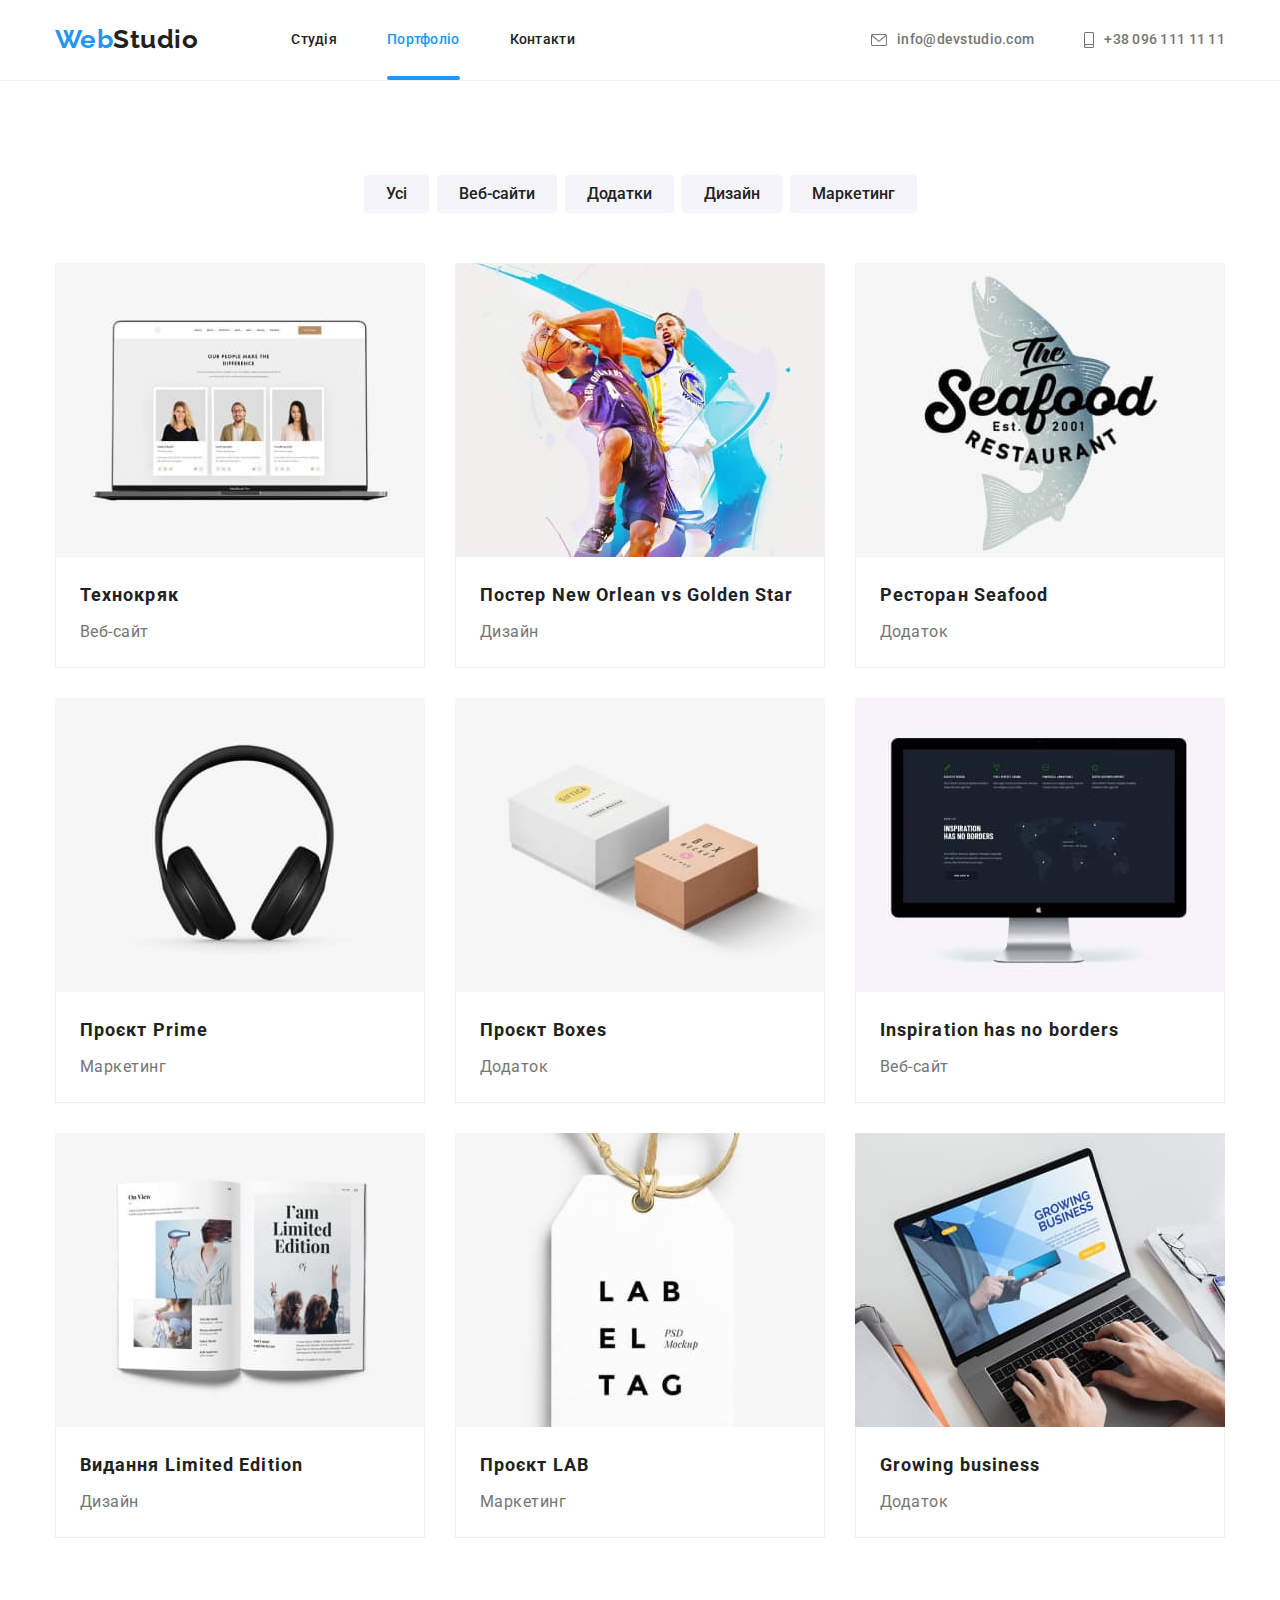
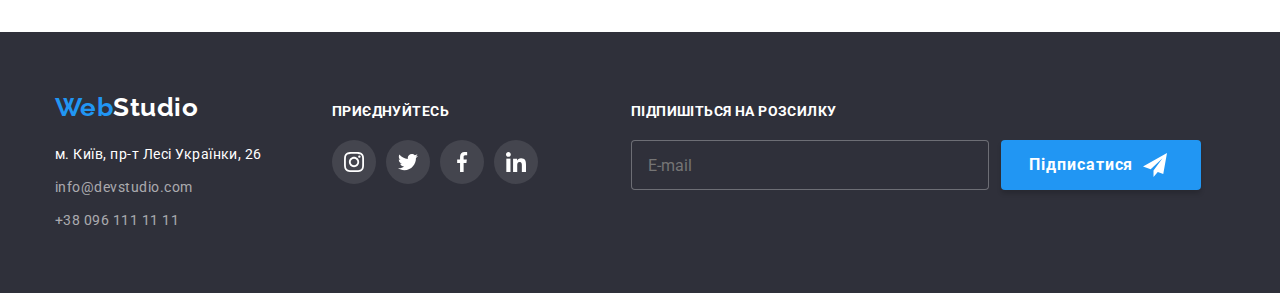
==== commit 6eed66c9: "mobile_first" ====
--- a/portfolio.html
+++ b/portfolio.html
@@ -20,11 +20,16 @@
   </head>
   <body>
     <header class="header">
-      <div class="header__na\v container">
+      <div class="header__container">
         <nav class="header__menu">
           <a href="./index.html" class="header__logo"
             >Web<span class="header__logo--studio">Studio</span></a
           >
+          <button type="button" class="header__burger-menu js-open-menu">
+            <svg width="40" height="40">
+              <use href="./images/icons.svg#icon-mobile-menu_40px"></use>
+            </svg>
+          </button>
           <ul class="header__list">
             <li class="header__item">
               <a href="./index.html" class="header__link">Студія</a>
@@ -56,7 +61,7 @@
     </header>
     <main>
       <section class="portfolio">
-        <div class="container">
+        <div class="portfolio__container">
           <h1 class="visually-hidden">Наші роботи</h1>
           <ul class="portfolio__list">
             <li class="portfolio__item">
--- a/css/main.min.css
+++ b/css/main.min.css
@@ -1 +1 @@
-:root{--primary-text-color: #757575;--title-text-color: #212121;--primary-text-footer: rgba(255, 255, 255, 0.6);--accent-color: #2196f3;--primary-white-color: #ffffff;--primary-background-footer: #2f303a;--filter-background: #f5f4fa;--primary-icon-color: #afb1b8;--item-set-gap: 30px;--icon-set-gap: 10px;--transition-time: cubic-bezier(0.4, 0, 0.2, 1)}body{background-color:var(--primary-white-color);color:var(--primary-text-color);font-family:"Roboto",sans-serif;letter-spacing:.03em}h1,h2,h3,h4,h5,h6,p{margin:0}ul{list-style:none;margin:0;padding:0}img{display:block}.section{padding-top:94px;padding-bottom:94px}.container{width:1200px;padding-left:15px;padding-right:15px;margin:0 auto}.title{color:var(--title-text-color);font-weight:700;font-size:36px;line-height:1.17;text-align:center;margin-bottom:50px}.visually-hidden{position:absolute;white-space:nowrap;width:1px;height:1px;overflow:hidden;border:0;padding:0;clip:rect(0 0 0 0);-webkit-clip-path:inset(50%);clip-path:inset(50%);margin:-1px}.advantages{padding-top:94px;padding-bottom:94px}.advantages__list{display:-webkit-box;display:-ms-flexbox;display:flex;gap:var(--item-set-gap)}.advantages__item::before{content:"";display:block;height:120px;background-color:var(--filter-background);padding:25px 100px;margin-bottom:30px;background-position:center;background-repeat:no-repeat;border-radius:4px}.advantages__item--antenna::before{background-image:url(../images/antenna.svg)}.advantages__item--clock::before{background-image:url(../images/clock.svg)}.advantages__item--diagram::before{background-image:url(../images/diagram.svg)}.advantages__item--astronaut::before{background-image:url(../images/astronaut.svg)}.advantages__item{width:270px;text-align:left}.advantages__title{visibility:hidden;color:var(--title-text-color)}.advantages__subtitle{color:var(--title-text-color);font-weight:700;font-size:14px;line-height:1.14;text-transform:uppercase;margin-bottom:10px}.advantages__text{color:var(--primary-text-color);font-size:14px;line-height:1.71}.primary__button{font-family:inherit;color:var(--primary-white-color);background-color:var(--accent-color);border-radius:4px;border-style:none;font-weight:700;font-size:16px;line-height:1.88;letter-spacing:.06em;cursor:pointer;display:-webkit-box;display:-ms-flexbox;display:flex;margin:0 auto;-webkit-box-pack:center;-ms-flex-pack:center;justify-content:center;padding:10px 32px;-webkit-transition:background-color 250ms var(--transition-time),-webkit-box-shadow 250ms var(--transition-time);transition:background-color 250ms var(--transition-time),-webkit-box-shadow 250ms var(--transition-time);transition:background-color 250ms var(--transition-time),box-shadow 250ms var(--transition-time);transition:background-color 250ms var(--transition-time),box-shadow 250ms var(--transition-time),-webkit-box-shadow 250ms var(--transition-time)}.primary__button:hover,.primary__button:focus{background-color:#188ce8;-webkit-box-shadow:0px 4px 4px rgba(0,0,0,.15);box-shadow:0px 4px 4px rgba(0,0,0,.15)}.primary__button--size{width:200px;height:50px}.backdrop{position:fixed;z-index:1;top:0;left:0;width:100%;height:100%;background-color:rgba(0,0,0,.25);opacity:1;visibility:visible;-webkit-transition:opacity 250ms var(--transition-time),visibility 250ms var(--transition-time);transition:opacity 250ms var(--transition-time),visibility 250ms var(--transition-time)}.backdrop.is-hidden{opacity:0;visibility:hidden;pointer-events:none}.backdrop.is-hidden .modal{-webkit-transform:translate(-50%, -50%) scale(0.5);transform:translate(-50%, -50%) scale(0.5)}.close__button{position:absolute;right:8px;top:8px;width:30px;height:30px;background-color:var(--primary-white-color);border:1px solid rgba(0,0,0,.1019607843);border-radius:50%;content:"";cursor:pointer}.close__icon{position:absolute;top:5px;left:5px;fill:currentColor;-webkit-transition:fill 250ms var(--transition-time);transition:fill 250ms var(--transition-time)}.close__button:hover .close__icon{fill:var(--accent-color)}.checkbox{margin-bottom:30px}.checkbox__input{-webkit-appearance:none;-moz-appearance:none;appearance:none;position:absolute;top:4px;left:3px}.checkbox__label{position:relative;font-size:14px;line-height:1.71;cursor:pointer;display:-webkit-box;display:-ms-flexbox;display:flex;-webkit-box-orient:horizontal;-webkit-box-direction:normal;-ms-flex-direction:row;flex-direction:row;-webkit-box-pack:center;-ms-flex-pack:center;justify-content:center;-webkit-box-align:center;-ms-flex-align:center;align-items:center;gap:7px}.checkbox__link{color:var(--accent-color)}.checkbox__icon{position:relative;cursor:pointer;width:16px;height:15px;border:2px solid var(--title-text-color);border-radius:2px}.check__icon{position:absolute;top:-2px;left:-2px;color:inherit;border-radius:2px;opacity:0;-webkit-transition:background-color 250ms var(--transition-time),fill 250ms var(--transition-time),opacity 250ms var(--transition-time);transition:background-color 250ms var(--transition-time),fill 250ms var(--transition-time),opacity 250ms var(--transition-time)}.checkbox__input:checked+.check__icon{background-color:var(--accent-color);fill:var(--primary-white-color);opacity:1}.modal{position:absolute;top:50%;left:50%;-webkit-transform:translate(-50%, -50%) scale(1);transform:translate(-50%, -50%) scale(1);min-width:528px;min-height:581px;padding:40px;background-color:var(--primary-white-color);-webkit-transition:-webkit-transform 250ms var(--transition-time);transition:-webkit-transform 250ms var(--transition-time);transition:transform 250ms var(--transition-time);transition:transform 250ms var(--transition-time), -webkit-transform 250ms var(--transition-time)}.modal__menu{display:-webkit-box;display:-ms-flexbox;display:flex;-webkit-box-orient:vertical;-webkit-box-direction:normal;-ms-flex-direction:column;flex-direction:column}.modal__title{font-size:20px;line-height:1.15;color:var(--title-text-color);text-align:center;margin-bottom:12px}.modal__control{position:relative;margin-bottom:10px}.modal__label{letter-spacing:.01em;line-height:1.17;font-size:12px;color:var(--primary-text-color);margin-bottom:4px}.modal__input{width:100%;padding:11px 11px 11px 33px;border:1px solid rgba(33,33,33,.2);border-radius:4px;outline:none;-webkit-transition:border-color 250ms var(--transition-time);transition:border-color 250ms var(--transition-time)}.modal__input:focus{border-color:var(--accent-color)}.modal__icon{position:absolute;left:15px;top:50%;-webkit-transform:translateY(-50%);transform:translateY(-50%);fill:#000;-webkit-transition:fill 250ms var(--transition-time);transition:fill 250ms var(--transition-time)}.modal__control:focus-within .modal__icon{fill:var(--accent-color)}.modal__textarea{width:100%;height:120px;padding:12px 16px;border:1px solid rgba(33,33,33,.2);border-radius:4px;outline:none;margin-bottom:20px;resize:none}.modal__textarea:focus{border-color:var(--accent-color)}.textarea{margin-bottom:4px}.modal__textarea::-webkit-input-placeholder{color:rgba(117,117,117,.5);font-size:12px;line-height:1.17;letter-spacing:.01em}.modal__textarea::-moz-placeholder{color:rgba(117,117,117,.5);font-size:12px;line-height:1.17;letter-spacing:.01em}.modal__textarea:-ms-input-placeholder{color:rgba(117,117,117,.5);font-size:12px;line-height:1.17;letter-spacing:.01em}.modal__textarea::-ms-input-placeholder{color:rgba(117,117,117,.5);font-size:12px;line-height:1.17;letter-spacing:.01em}.modal__textarea::placeholder{color:rgba(117,117,117,.5);font-size:12px;line-height:1.17;letter-spacing:.01em}.network__list{display:-webkit-box;display:-ms-flexbox;display:flex;gap:var(--icon-set-gap);-webkit-box-align:center;-ms-flex-align:center;align-items:center;-webkit-box-pack:center;-ms-flex-pack:center;justify-content:center}.network__link{display:-webkit-box;display:-ms-flexbox;display:flex;width:44px;height:44px;border-radius:50%;background-color:var(--primary-white-color);fill:var(--primary-icon-color);-webkit-box-pack:center;-ms-flex-pack:center;justify-content:center;-webkit-box-align:center;-ms-flex-align:center;align-items:center;-webkit-transition:fill 250ms var(--transition-time),background-color 250ms var(--transition-time);transition:fill 250ms var(--transition-time),background-color 250ms var(--transition-time)}.network__link:focus,.network__link:hover{fill:var(--primary-white-color);background-color:var(--accent-color)}.network__icon--color{fill:var(--primary-white-color)}.network__link--color{background-color:rgba(255,255,255,.1)}.footer{background-color:var(--primary-background-footer);padding-top:60px;padding-bottom:60px}.footer__contacts{margin-right:70px}.footer__container{width:1200px;padding-left:15px;padding-right:15px;margin:0 auto;display:-webkit-box;display:-ms-flexbox;display:flex;-webkit-box-align:baseline;-ms-flex-align:baseline;align-items:baseline}.footer__logo{font-family:"Raleway",sans-serif;color:var(--accent-color);-webkit-text-decoration-line:none;text-decoration-line:none;font-weight:700;font-size:26px;line-height:1.19;display:-webkit-box;display:-ms-flexbox;display:flex}.footer__logo--studio{color:var(--primary-white-color);margin-bottom:20px}.address__list{display:-webkit-box;display:-ms-flexbox;display:flex;-webkit-box-orient:vertical;-webkit-box-direction:normal;-ms-flex-direction:column;flex-direction:column;gap:9px}.address__map{color:var(--primary-white-color);-webkit-text-decoration-line:none;text-decoration-line:none;font-style:normal;font-size:14px;line-height:1.71}.address__link{color:var(--primary-text-footer);font-style:normal;font-size:14px;line-height:1.71;-webkit-text-decoration-line:none;text-decoration-line:none;-webkit-transition:color 250ms var(--transition-time);transition:color 250ms var(--transition-time)}.address__link:focus,.address__link:hover{color:var(--accent-color)}.footer__social{margin-right:93px}.footer__subtitle{color:var(--primary-white-color);font-weight:700;font-size:14px;line-height:1.14;text-transform:uppercase;letter-spacing:.03em;margin-bottom:20px;display:block}.subscription__label{color:var(--primary-white-color);font-weight:700;font-size:14px;line-height:1.14;text-transform:uppercase;letter-spacing:.03em;margin-bottom:20px;display:block}.subscription__sending{display:-webkit-box;display:-ms-flexbox;display:flex;-webkit-box-orient:horizontal;-webkit-box-direction:normal;-ms-flex-direction:row;flex-direction:row;gap:12px}.subscription__input{width:358px;height:50px;border:1px solid rgba(255,255,255,.3);border-radius:4px;background-color:var(--primary-background-footer);color:var(--primary-white-color);padding:15px 16px;outline:none}.subscription__input:focus{border-color:var(--accent-color)}.subscription__button{font-family:inherit;color:var(--primary-white-color);background-color:var(--accent-color);border-color:var(--accent-color);border-radius:4px;border-style:none;font-weight:700;font-size:16px;line-height:1.88;letter-spacing:.06em;cursor:pointer;padding:10px 28px;-webkit-box-shadow:0px 4px 4px rgba(0,0,0,.15);box-shadow:0px 4px 4px rgba(0,0,0,.15);display:-webkit-box;display:-ms-flexbox;display:flex;gap:10px;-webkit-box-orient:horizontal;-webkit-box-direction:normal;-ms-flex-direction:row;flex-direction:row;-webkit-box-align:center;-ms-flex-align:center;align-items:center;width:200px;height:50px;fill:var(--primary-white-color);-webkit-transition:background-color 250ms var(--transition-time),border-color 250ms var(--transition-time);transition:background-color 250ms var(--transition-time),border-color 250ms var(--transition-time)}.subscription__button:hover{border-color:#188ce8;background-color:#188ce8}.subscription__icon{display:-webkit-box;display:-ms-flexbox;display:flex;-webkit-box-orient:horizontal;-webkit-box-direction:normal;-ms-flex-direction:row;flex-direction:row;-webkit-box-align:center;-ms-flex-align:center;align-items:center}.header__logo{font-family:"Raleway",sans-serif;color:var(--accent-color);font-weight:700;font-size:26px;line-height:1.19;-webkit-text-decoration-line:none;text-decoration-line:none;padding-top:24px;padding-bottom:25px;margin-right:93px}.header__logo--studio{color:var(--title-text-color)}.header{border-bottom:1px solid #ececec}.header__nav{display:-webkit-box;display:-ms-flexbox;display:flex}.header__menu{padding:0;margin:0;display:-webkit-box;display:-ms-flexbox;display:flex;-webkit-box-align:center;-ms-flex-align:center;align-items:center;margin-right:auto}.header__list{display:-webkit-box;display:-ms-flexbox;display:flex;-webkit-box-align:center;-ms-flex-align:center;align-items:center;padding:0;margin:0}.header__item{display:-webkit-box;display:-ms-flexbox;display:flex;-ms-flex-line-pack:center;align-content:center}.header__item:not(:last-child){margin-right:50px}.header__link{color:var(--title-text-color);-webkit-text-decoration-line:none;text-decoration-line:none;font-weight:500;font-size:14px;line-height:1.14;letter-spacing:.02em;padding-top:32px;padding-bottom:32px;-webkit-transition:color 250ms var(--transition-time);transition:color 250ms var(--transition-time);position:relative}.header__link:hover,.header__link:focus{color:var(--accent-color)}.header__link.current::after{content:"";position:absolute;width:100%;height:4px;background-color:var(--accent-color);border-radius:2px;bottom:0;right:0px}.header__link.current{color:var(--accent-color)}.header-contacts__list{display:-webkit-box;display:-ms-flexbox;display:flex;-webkit-box-align:center;-ms-flex-align:center;align-items:center;padding:0;margin:0}.header-contacts__item{display:-webkit-box;display:-ms-flexbox;display:flex;-ms-flex-line-pack:center;align-content:center;-webkit-box-pack:center;-ms-flex-pack:center;justify-content:center}.header-contacts__icon{margin-right:10px}.header-contacts__item:not(:last-child){margin-right:50px}.header-contacts__link{color:var(--primary-text-color);-webkit-text-decoration-line:none;text-decoration-line:none;font-weight:500;font-size:14px;line-height:1.14;letter-spacing:.02em;padding-top:32px;padding-bottom:32px;fill:var(--primary-text-color);display:-webkit-box;display:-ms-flexbox;display:flex;-webkit-box-align:center;-ms-flex-align:center;align-items:center;-webkit-box-pack:center;-ms-flex-pack:center;justify-content:center;-webkit-transition:color 250ms var(--transition-time),fill 250ms var(--transition-time);transition:color 250ms var(--transition-time),fill 250ms var(--transition-time)}.header-contacts__link:focus,.header-contacts__link:hover{color:var(--accent-color);fill:var(--accent-color)}.hero{background-color:var(--primary-background-footer);display:-webkit-box;display:-ms-flexbox;display:flex;-webkit-box-orient:vertical;-webkit-box-direction:normal;-ms-flex-direction:column;flex-direction:column;-webkit-box-align:center;-ms-flex-align:center;align-items:center;padding-top:200px;padding-bottom:200px;max-width:1600px;height:600px;margin:0 auto;background-image:-webkit-gradient(linear, left top, right top, from(rgba(47, 48, 58, 0.4)), to(rgba(47, 48, 58, 0.4))),url(../images/herobackground.jpg);background-image:linear-gradient(to right, rgba(47, 48, 58, 0.4), rgba(47, 48, 58, 0.4)),url(../images/herobackground.jpg)}.hero__title{color:var(--primary-white-color);font-weight:900;font-size:44px;line-height:1.36;text-align:center;letter-spacing:.06em;text-transform:uppercase;display:-webkit-box;display:-ms-flexbox;display:flex;width:696px;margin-bottom:30px;margin-right:auto;margin-left:auto}.profile{margin-top:0;margin-bottom:0;background-color:#f5f4fa;padding-top:94px;padding-bottom:94px}.profile__title{color:var(--title-text-color);font-weight:700;font-size:36px;line-height:1.17;text-align:center;margin-bottom:50px}.profile__background{background-color:var(--primary-white-color);padding:30px}.profile__list{display:-webkit-box;display:-ms-flexbox;display:flex;gap:var(--item-set-gap)}.profile__item{-webkit-box-shadow:0px 1px 3px rgba(0,0,0,.12),0px 1px 1px rgba(0,0,0,.14),0px 2px 1px rgba(0,0,0,.2);box-shadow:0px 1px 3px rgba(0,0,0,.12),0px 1px 1px rgba(0,0,0,.14),0px 2px 1px rgba(0,0,0,.2);border-radius:0px 0px 4px 4px}.profile__subtitle{color:var(--title-text-color);font-weight:500;font-size:16px;line-height:1.19;text-align:center;margin-bottom:10px}.profile__text{color:var(--primary-text-color);font-size:16px;line-height:1.19;text-align:center;margin-bottom:16px}.projects{padding-top:0px;padding-bottom:94px}.projects__title{color:var(--title-text-color);font-weight:700;font-size:36px;line-height:1.17;text-align:center;margin-bottom:50px}.projects__list{position:relative;display:-webkit-box;display:-ms-flexbox;display:flex;gap:var(--item-set-gap)}.projects__subtitle{color:var(--primary-white-color);font-weight:700;font-size:14px;line-height:1.14;text-transform:uppercase;background-color:rgba(47,48,58,.8);display:-webkit-box;display:-ms-flexbox;display:flex;-webkit-box-align:center;-ms-flex-align:center;align-items:center;-webkit-box-pack:center;-ms-flex-pack:center;justify-content:center;position:absolute;width:370px;height:70px;bottom:0}.clients{padding-top:94px;padding-bottom:94px}.clients__list{display:-webkit-box;display:-ms-flexbox;display:flex;gap:var(--item-set-gap);-webkit-box-pack:center;-ms-flex-pack:center;justify-content:center}.clients__item{display:-webkit-box;display:-ms-flexbox;display:flex;-webkit-box-pack:center;-ms-flex-pack:center;justify-content:center;-webkit-box-align:center;-ms-flex-align:center;align-items:center}.clients__icon{fill:var(--primary-icon-color);-webkit-transition:fill 250ms var(--transition-time);transition:fill 250ms var(--transition-time)}.clients__link{width:170px;height:92px;padding:16px 32px;display:-webkit-box;display:-ms-flexbox;display:flex;border:1px solid var(--primary-icon-color);border-radius:4px;-webkit-box-align:center;-ms-flex-align:center;align-items:center;-webkit-box-pack:center;-ms-flex-pack:center;justify-content:center;fill:var(--primary-icon-color);-webkit-transition:fill 250ms var(--transition-time),border 250ms var(--transition-time);transition:fill 250ms var(--transition-time),border 250ms var(--transition-time)}.clients__link:focus,.clients__link:hover{border:1px solid var(--accent-color)}.clients__link:hover .clients__icon,.clients__link:focus .clients__icon{fill:var(--accent-color)}.portfolio{padding-top:94px;padding-bottom:94px}.portfolio__list{display:-webkit-box;display:-ms-flexbox;display:flex;-webkit-box-pack:center;-ms-flex-pack:center;justify-content:center;-webkit-box-align:center;-ms-flex-align:center;align-items:center;-ms-flex-wrap:wrap;flex-wrap:wrap;gap:8px;margin-bottom:50px}.portfolio__buttons{color:var(--title-text-color);background-color:var(--filter-background);-webkit-text-decoration-line:none;text-decoration-line:none;border-color:var(--filter-background);border-radius:4px;border-style:none;font-family:inherit;font-weight:500;font-size:16px;line-height:1.63;cursor:pointer;padding:6px 22px;-webkit-transition:color 250ms var(--transition-time),background-color 250ms var(--transition-time),border-color 250ms var(--transition-time),-webkit-box-shadow 250ms var(--transition-time);transition:color 250ms var(--transition-time),background-color 250ms var(--transition-time),border-color 250ms var(--transition-time),-webkit-box-shadow 250ms var(--transition-time);transition:color 250ms var(--transition-time),background-color 250ms var(--transition-time),border-color 250ms var(--transition-time),box-shadow 250ms var(--transition-time);transition:color 250ms var(--transition-time),background-color 250ms var(--transition-time),border-color 250ms var(--transition-time),box-shadow 250ms var(--transition-time),-webkit-box-shadow 250ms var(--transition-time)}.portfolio__buttons:focus,.portfolio__buttons:hover{color:var(--primary-white-color);background-color:var(--accent-color);border-color:var(--accent-color);-webkit-box-shadow:0px 3px 1px rgba(0,0,0,.1),0px 1px 2px rgba(0,0,0,.08),0px 2px 2px rgba(0,0,0,.12);box-shadow:0px 3px 1px rgba(0,0,0,.1),0px 1px 2px rgba(0,0,0,.08),0px 2px 2px rgba(0,0,0,.12)}.gallery__list{list-style-type:none;display:-webkit-box;display:-ms-flexbox;display:flex;-ms-flex-wrap:wrap;flex-wrap:wrap;gap:var(--item-set-gap)}.gallery__link{-webkit-text-decoration-line:none;text-decoration-line:none;display:-webkit-box;display:-ms-flexbox;display:flex;-webkit-box-orient:vertical;-webkit-box-direction:normal;-ms-flex-direction:column;flex-direction:column;-webkit-transition:-webkit-box-shadow 250ms var(--transition-time);transition:-webkit-box-shadow 250ms var(--transition-time);transition:box-shadow 250ms var(--transition-time);transition:box-shadow 250ms var(--transition-time), -webkit-box-shadow 250ms var(--transition-time)}.gallery__link:focus,.gallery__link:hover{-webkit-box-shadow:0px 1px 1px rgba(0,0,0,.12),0px 4px 4px rgba(0,0,0,.06),1px 4px 6px rgba(0,0,0,.16);box-shadow:0px 1px 1px rgba(0,0,0,.12),0px 4px 4px rgba(0,0,0,.06),1px 4px 6px rgba(0,0,0,.16);outline:none}.gallery__item{display:-webkit-box;display:-ms-flexbox;display:flex;-webkit-box-orient:vertical;-webkit-box-direction:normal;-ms-flex-direction:column;flex-direction:column;padding:20px 24px;border-bottom:1px solid #eee;border-right:1px solid #eee;border-left:1px solid #eee}.gallery__title{color:var(--title-text-color);font-weight:700;font-size:18px;line-height:2;text-align:left;letter-spacing:.06em;margin-bottom:4px}.gallery__text{color:var(--primary-text-color);font-size:16px;line-height:1.88;text-align:left}.gallery__text--hidden{position:absolute;font-size:18px;line-height:1.56;color:var(--primary-white-color);background-color:rgba(33,150,243,.9);display:-webkit-box;display:-ms-flexbox;display:flex;-webkit-box-align:start;-ms-flex-align:start;align-items:flex-start;-webkit-box-pack:center;-ms-flex-pack:center;justify-content:center;top:0;left:0;height:100%;padding-left:47px;padding-right:47px;padding-top:34px;-webkit-transform:translateY(100%);transform:translateY(100%);-webkit-transition:-webkit-transform 250ms var(--transition-time);transition:-webkit-transform 250ms var(--transition-time);transition:transform 250ms var(--transition-time);transition:transform 250ms var(--transition-time), -webkit-transform 250ms var(--transition-time)}.gallery__overflow{position:relative;overflow:hidden}.gallery__link:hover .gallery__text--hidden,.gallery__link:focus .gallery__text--hidden{-webkit-transform:translateX(0);transform:translateX(0)}/*# sourceMappingURL=main.min.css.map */+:root{--primary-text-color: #757575;--title-text-color: #212121;--primary-text-footer: rgba(255, 255, 255, 0.6);--accent-color: #2196f3;--primary-white-color: #ffffff;--primary-background-footer: #2f303a;--filter-background: #f5f4fa;--primary-icon-color: #afb1b8;--item-set-gap: 30px;--icon-set-gap: 10px;--transition-time: cubic-bezier(0.4, 0, 0.2, 1)}body{background-color:var(--primary-white-color);color:var(--primary-text-color);font-family:"Roboto",sans-serif;letter-spacing:.03em}h1,h2,h3,h4,h5,h6,p{margin:0}ul{list-style:none;margin:0;padding:0}img{display:block;max-width:100%;margin:auto}.section{padding-top:94px;padding-bottom:94px}.container{max-width:768px;width:100%;margin:0 auto}@media(min-width: 768px){.container{margin:0 auto;padding-left:15px;padding-right:15px}}@media(min-width: 1200px){.container{width:1200px}}.title{color:var(--title-text-color);font-weight:700;font-size:36px;line-height:1.17;text-align:center;margin-bottom:50px}.visually-hidden{position:absolute;white-space:nowrap;width:1px;height:1px;overflow:hidden;border:0;padding:0;clip:rect(0 0 0 0);-webkit-clip-path:inset(50%);clip-path:inset(50%);margin:-1px}.primary__button{font-family:inherit;color:var(--primary-white-color);background-color:var(--accent-color);border-radius:4px;border-style:none;font-weight:700;font-size:16px;line-height:1.88;letter-spacing:.06em;cursor:pointer;display:-webkit-box;display:-ms-flexbox;display:flex;margin:0 auto;-webkit-box-pack:center;-ms-flex-pack:center;justify-content:center;padding:10px 32px;-webkit-transition:background-color 250ms var(--transition-time),-webkit-box-shadow 250ms var(--transition-time);transition:background-color 250ms var(--transition-time),-webkit-box-shadow 250ms var(--transition-time);transition:background-color 250ms var(--transition-time),box-shadow 250ms var(--transition-time);transition:background-color 250ms var(--transition-time),box-shadow 250ms var(--transition-time),-webkit-box-shadow 250ms var(--transition-time)}.primary__button:hover,.primary__button:focus{background-color:#188ce8;-webkit-box-shadow:0px 4px 4px rgba(0,0,0,.15);box-shadow:0px 4px 4px rgba(0,0,0,.15)}.primary__button--size{width:200px;height:50px}.backdrop{position:fixed;z-index:1;top:0;left:0;width:100%;height:100%;background-color:rgba(0,0,0,.25);opacity:1;visibility:visible;-webkit-transition:opacity 250ms var(--transition-time),visibility 250ms var(--transition-time);transition:opacity 250ms var(--transition-time),visibility 250ms var(--transition-time)}.backdrop.is-hidden{opacity:0;visibility:hidden;pointer-events:none}.backdrop.is-hidden .modal{-webkit-transform:translate(-50%, -50%) scale(0.5);transform:translate(-50%, -50%) scale(0.5)}.close__button{position:absolute;right:8px;top:8px;width:30px;height:30px;background-color:var(--primary-white-color);border:1px solid rgba(0,0,0,.1019607843);border-radius:50%;content:"";cursor:pointer}.close__icon{position:absolute;top:5px;left:5px;fill:currentColor;-webkit-transition:fill 250ms var(--transition-time);transition:fill 250ms var(--transition-time)}.close__button:hover .close__icon{fill:var(--accent-color)}.checkbox{margin-bottom:30px}.checkbox__input{-webkit-appearance:none;-moz-appearance:none;appearance:none;position:absolute;top:4px;left:3px}.checkbox__label{position:relative;font-size:14px;line-height:1.71;cursor:pointer;display:-webkit-box;display:-ms-flexbox;display:flex;-webkit-box-orient:horizontal;-webkit-box-direction:normal;-ms-flex-direction:row;flex-direction:row;-webkit-box-pack:center;-ms-flex-pack:center;justify-content:center;-webkit-box-align:center;-ms-flex-align:center;align-items:center;gap:7px}.checkbox__link{color:var(--accent-color)}.checkbox__icon{position:relative;cursor:pointer;width:16px;height:15px;border:2px solid var(--title-text-color);border-radius:2px}.check__icon{position:absolute;top:-2px;left:-2px;color:inherit;border-radius:2px;opacity:0;-webkit-transition:background-color 250ms var(--transition-time),fill 250ms var(--transition-time),opacity 250ms var(--transition-time);transition:background-color 250ms var(--transition-time),fill 250ms var(--transition-time),opacity 250ms var(--transition-time)}.checkbox__input:checked+.check__icon{background-color:var(--accent-color);fill:var(--primary-white-color);opacity:1}.modal{position:absolute;top:50%;left:50%;-webkit-transform:translate(-50%, -50%) scale(1);transform:translate(-50%, -50%) scale(1);min-width:528px;min-height:581px;padding:40px;background-color:var(--primary-white-color);-webkit-transition:-webkit-transform 250ms var(--transition-time);transition:-webkit-transform 250ms var(--transition-time);transition:transform 250ms var(--transition-time);transition:transform 250ms var(--transition-time), -webkit-transform 250ms var(--transition-time)}.modal__menu{display:-webkit-box;display:-ms-flexbox;display:flex;-webkit-box-orient:vertical;-webkit-box-direction:normal;-ms-flex-direction:column;flex-direction:column}.modal__title{font-size:20px;line-height:1.15;color:var(--title-text-color);text-align:center;margin-bottom:12px}.modal__control{position:relative;margin-bottom:10px}.modal__label{letter-spacing:.01em;line-height:1.17;font-size:12px;color:var(--primary-text-color);margin-bottom:4px}.modal__input{width:100%;padding:11px 11px 11px 33px;border:1px solid rgba(33,33,33,.2);border-radius:4px;outline:none;-webkit-transition:border-color 250ms var(--transition-time);transition:border-color 250ms var(--transition-time)}.modal__input:focus{border-color:var(--accent-color)}.modal__icon{position:absolute;left:15px;top:50%;-webkit-transform:translateY(-50%);transform:translateY(-50%);fill:#000;-webkit-transition:fill 250ms var(--transition-time);transition:fill 250ms var(--transition-time)}.modal__control:focus-within .modal__icon{fill:var(--accent-color)}.modal__textarea{width:100%;height:120px;padding:12px 16px;border:1px solid rgba(33,33,33,.2);border-radius:4px;outline:none;margin-bottom:20px;resize:none}.modal__textarea:focus{border-color:var(--accent-color)}.textarea{margin-bottom:4px}.modal__textarea::-webkit-input-placeholder{color:rgba(117,117,117,.5);font-size:12px;line-height:1.17;letter-spacing:.01em}.modal__textarea::-moz-placeholder{color:rgba(117,117,117,.5);font-size:12px;line-height:1.17;letter-spacing:.01em}.modal__textarea:-ms-input-placeholder{color:rgba(117,117,117,.5);font-size:12px;line-height:1.17;letter-spacing:.01em}.modal__textarea::-ms-input-placeholder{color:rgba(117,117,117,.5);font-size:12px;line-height:1.17;letter-spacing:.01em}.modal__textarea::placeholder{color:rgba(117,117,117,.5);font-size:12px;line-height:1.17;letter-spacing:.01em}.network__list{display:-webkit-box;display:-ms-flexbox;display:flex;gap:var(--icon-set-gap);-webkit-box-align:center;-ms-flex-align:center;align-items:center;-webkit-box-pack:center;-ms-flex-pack:center;justify-content:center}.network__link{display:-webkit-box;display:-ms-flexbox;display:flex;width:44px;height:44px;border-radius:50%;background-color:var(--primary-white-color);fill:var(--primary-icon-color);-webkit-box-pack:center;-ms-flex-pack:center;justify-content:center;-webkit-box-align:center;-ms-flex-align:center;align-items:center;-webkit-transition:fill 250ms var(--transition-time),background-color 250ms var(--transition-time);transition:fill 250ms var(--transition-time),background-color 250ms var(--transition-time)}.network__link:focus,.network__link:hover{fill:var(--primary-white-color);background-color:var(--accent-color)}.network__icon--color{fill:var(--primary-white-color)}.network__link--color{background-color:rgba(255,255,255,.1)}.advantages{padding:60px 15px}@media(min-width: 1200px){.advantages{padding:94px 0}}.advantages__container{max-width:768px;width:100%;margin:0 auto}@media(min-width: 768px){.advantages__container{max-width:768px;margin:0 auto;padding-left:15px;padding-right:15px}}@media(min-width: 1200px){.advantages__container{max-width:1200px}}.advantages__list{display:-webkit-box;display:-ms-flexbox;display:flex;-webkit-box-orient:vertical;-webkit-box-direction:normal;-ms-flex-direction:column;flex-direction:column;gap:var(--item-set-gap)}@media(min-width: 1200px){.advantages__list{display:-webkit-box;display:-ms-flexbox;display:flex;-webkit-box-orient:horizontal;-webkit-box-direction:normal;-ms-flex-direction:row;flex-direction:row;gap:var(--item-set-gap)}}.advantages__item::before{content:"";display:block;height:120px;background-color:var(--filter-background);padding:25px 100px;margin-bottom:30px;background-position:center;background-repeat:no-repeat;border-radius:4px}.advantages__item--antenna::before{background-image:url(../images/antenna.svg)}.advantages__item--clock::before{background-image:url(../images/clock.svg)}.advantages__item--diagram::before{background-image:url(../images/diagram.svg)}.advantages__item--astronaut::before{background-image:url(../images/astronaut.svg)}.advantages__item{max-width:480px;width:100%;text-align:left}@media(min-width: 1200px){.advantages__item{max-width:270px;width:100%}}.advantages__title{visibility:hidden;color:var(--title-text-color)}.advantages__subtitle{color:var(--title-text-color);font-weight:700;font-size:14px;line-height:1.14;text-transform:uppercase;margin-bottom:10px;text-align:center}.advantages__text{color:var(--primary-text-color);font-size:14px;line-height:1.71}.clients{padding-top:94px;padding-bottom:94px}.clients__container{max-width:768px;width:100%;margin:0 auto}@media(min-width: 768px){.clients__container{max-width:768px;margin:0 auto;padding-left:15px;padding-right:15px}}@media(min-width: 1200px){.clients__container{max-width:1200px}}.clients__list{display:-webkit-box;display:-ms-flexbox;display:flex;gap:var(--item-set-gap);-webkit-box-pack:center;-ms-flex-pack:center;justify-content:center}.clients__item{display:-webkit-box;display:-ms-flexbox;display:flex;-webkit-box-pack:center;-ms-flex-pack:center;justify-content:center;-webkit-box-align:center;-ms-flex-align:center;align-items:center}.clients__icon{fill:var(--primary-icon-color);-webkit-transition:fill 250ms var(--transition-time);transition:fill 250ms var(--transition-time)}.clients__link{width:170px;height:92px;padding:16px 32px;display:-webkit-box;display:-ms-flexbox;display:flex;border:1px solid var(--primary-icon-color);border-radius:4px;-webkit-box-align:center;-ms-flex-align:center;align-items:center;-webkit-box-pack:center;-ms-flex-pack:center;justify-content:center;fill:var(--primary-icon-color);-webkit-transition:fill 250ms var(--transition-time),border 250ms var(--transition-time);transition:fill 250ms var(--transition-time),border 250ms var(--transition-time)}.clients__link:focus,.clients__link:hover{border:1px solid var(--accent-color)}.clients__link:hover .clients__icon,.clients__link:focus .clients__icon{fill:var(--accent-color)}.footer{background-color:var(--primary-background-footer);padding-top:60px;padding-bottom:60px}.footer__contacts{margin-right:70px}.footer__container{width:1200px;padding-left:15px;padding-right:15px;margin:0 auto;display:-webkit-box;display:-ms-flexbox;display:flex;-webkit-box-align:baseline;-ms-flex-align:baseline;align-items:baseline}.footer__logo{font-family:"Raleway",sans-serif;color:var(--accent-color);-webkit-text-decoration-line:none;text-decoration-line:none;font-weight:700;font-size:26px;line-height:1.19;display:-webkit-box;display:-ms-flexbox;display:flex}.footer__logo--studio{color:var(--primary-white-color);margin-bottom:20px}.address__list{display:-webkit-box;display:-ms-flexbox;display:flex;-webkit-box-orient:vertical;-webkit-box-direction:normal;-ms-flex-direction:column;flex-direction:column;gap:9px}.address__map{color:var(--primary-white-color);-webkit-text-decoration-line:none;text-decoration-line:none;font-style:normal;font-size:14px;line-height:1.71}.address__link{color:var(--primary-text-footer);font-style:normal;font-size:14px;line-height:1.71;-webkit-text-decoration-line:none;text-decoration-line:none;-webkit-transition:color 250ms var(--transition-time);transition:color 250ms var(--transition-time)}.address__link:focus,.address__link:hover{color:var(--accent-color)}.footer__social{margin-right:93px}.footer__subtitle{color:var(--primary-white-color);font-weight:700;font-size:14px;line-height:1.14;text-transform:uppercase;letter-spacing:.03em;margin-bottom:20px;display:block}.subscription__label{color:var(--primary-white-color);font-weight:700;font-size:14px;line-height:1.14;text-transform:uppercase;letter-spacing:.03em;margin-bottom:20px;display:block}.subscription__sending{display:-webkit-box;display:-ms-flexbox;display:flex;-webkit-box-orient:horizontal;-webkit-box-direction:normal;-ms-flex-direction:row;flex-direction:row;gap:12px}.subscription__input{width:358px;height:50px;border:1px solid rgba(255,255,255,.3);border-radius:4px;background-color:var(--primary-background-footer);color:var(--primary-white-color);padding:15px 16px;outline:none}.subscription__input:focus{border-color:var(--accent-color)}.subscription__button{font-family:inherit;color:var(--primary-white-color);background-color:var(--accent-color);border-color:var(--accent-color);border-radius:4px;border-style:none;font-weight:700;font-size:16px;line-height:1.88;letter-spacing:.06em;cursor:pointer;padding:10px 28px;-webkit-box-shadow:0px 4px 4px rgba(0,0,0,.15);box-shadow:0px 4px 4px rgba(0,0,0,.15);display:-webkit-box;display:-ms-flexbox;display:flex;gap:10px;-webkit-box-orient:horizontal;-webkit-box-direction:normal;-ms-flex-direction:row;flex-direction:row;-webkit-box-align:center;-ms-flex-align:center;align-items:center;width:200px;height:50px;fill:var(--primary-white-color);-webkit-transition:background-color 250ms var(--transition-time),border-color 250ms var(--transition-time);transition:background-color 250ms var(--transition-time),border-color 250ms var(--transition-time)}.subscription__button:hover{border-color:#188ce8;background-color:#188ce8}.subscription__icon{display:-webkit-box;display:-ms-flexbox;display:flex;-webkit-box-orient:horizontal;-webkit-box-direction:normal;-ms-flex-direction:row;flex-direction:row;-webkit-box-align:center;-ms-flex-align:center;align-items:center}.gallery__list{list-style-type:none;display:-webkit-box;display:-ms-flexbox;display:flex;-ms-flex-wrap:wrap;flex-wrap:wrap;gap:var(--item-set-gap)}.gallery__link{-webkit-text-decoration-line:none;text-decoration-line:none;display:-webkit-box;display:-ms-flexbox;display:flex;-webkit-box-orient:vertical;-webkit-box-direction:normal;-ms-flex-direction:column;flex-direction:column;-webkit-transition:-webkit-box-shadow 250ms var(--transition-time);transition:-webkit-box-shadow 250ms var(--transition-time);transition:box-shadow 250ms var(--transition-time);transition:box-shadow 250ms var(--transition-time), -webkit-box-shadow 250ms var(--transition-time)}.gallery__link:focus,.gallery__link:hover{-webkit-box-shadow:0px 1px 1px rgba(0,0,0,.12),0px 4px 4px rgba(0,0,0,.06),1px 4px 6px rgba(0,0,0,.16);box-shadow:0px 1px 1px rgba(0,0,0,.12),0px 4px 4px rgba(0,0,0,.06),1px 4px 6px rgba(0,0,0,.16);outline:none}.gallery__item{display:-webkit-box;display:-ms-flexbox;display:flex;-webkit-box-orient:vertical;-webkit-box-direction:normal;-ms-flex-direction:column;flex-direction:column;padding:20px 24px;border-bottom:1px solid #eee;border-right:1px solid #eee;border-left:1px solid #eee}.gallery__title{color:var(--title-text-color);font-weight:700;font-size:18px;line-height:2;text-align:left;letter-spacing:.06em;margin-bottom:4px}.gallery__text{color:var(--primary-text-color);font-size:16px;line-height:1.88;text-align:left}.gallery__text--hidden{position:absolute;font-size:18px;line-height:1.56;color:var(--primary-white-color);background-color:rgba(33,150,243,.9);display:-webkit-box;display:-ms-flexbox;display:flex;-webkit-box-align:start;-ms-flex-align:start;align-items:flex-start;-webkit-box-pack:center;-ms-flex-pack:center;justify-content:center;top:0;left:0;height:100%;padding-left:47px;padding-right:47px;padding-top:34px;-webkit-transform:translateY(100%);transform:translateY(100%);-webkit-transition:-webkit-transform 250ms var(--transition-time);transition:-webkit-transform 250ms var(--transition-time);transition:transform 250ms var(--transition-time);transition:transform 250ms var(--transition-time), -webkit-transform 250ms var(--transition-time)}.gallery__overflow{position:relative;overflow:hidden}.gallery__link:hover .gallery__text--hidden,.gallery__link:focus .gallery__text--hidden{-webkit-transform:translateX(0);transform:translateX(0)}.header{border-bottom:1px solid #ececec}.header__container{max-width:480px;width:100%;display:-webkit-box;display:-ms-flexbox;display:flex;-ms-flex-line-pack:justify;align-content:space-between;padding:15px;margin:0}@media(min-width: 1200px){.header__container{max-width:1200px;padding:0 15px;margin:0 auto}}.header__logo{font-family:"Raleway",sans-serif;color:var(--accent-color);font-weight:700;font-size:24px;line-height:1.17;-webkit-text-decoration-line:none;text-decoration-line:none;margin-right:auto}@media(min-width: 768px){.header__logo{padding-top:24px;padding-bottom:25px;margin-right:93px;font-size:26px;line-height:1.19;padding-top:24px;padding-bottom:25px;margin-right:93px}}.header__logo--studio{color:var(--title-text-color)}.header__nav{display:-webkit-box;display:-ms-flexbox;display:flex}.header__menu{max-width:768px;width:100%;padding:0;margin:0;display:-webkit-box;display:-ms-flexbox;display:flex;-webkit-box-align:center;-ms-flex-align:center;align-items:center}@media(min-width: 1200px){.header__menu{margin-right:auto}}.header__burger-menu{background-color:var(--primary-white-color);border:none;padding:0}@media(min-width: 768px){.header__burger-menu{display:none}}.header__list{display:none}@media(min-width: 768px){.header__list{display:-webkit-box;display:-ms-flexbox;display:flex;-webkit-box-align:center;-ms-flex-align:center;align-items:center;padding:0;margin:0}}.header__item{display:-webkit-box;display:-ms-flexbox;display:flex;-ms-flex-line-pack:center;align-content:center}.header__item:not(:last-child){margin-right:50px}.header__link{color:var(--title-text-color);-webkit-text-decoration-line:none;text-decoration-line:none;font-weight:500;font-size:14px;line-height:1.14;letter-spacing:.02em;padding-top:32px;padding-bottom:32px;-webkit-transition:color 250ms var(--transition-time);transition:color 250ms var(--transition-time);position:relative}.header__link:hover,.header__link:focus{color:var(--accent-color)}.header__link.current::after{content:"";position:absolute;width:100%;height:4px;background-color:var(--accent-color);border-radius:2px;bottom:0;right:0px}.header__link.current{color:var(--accent-color)}.header-contacts__list{display:none}@media(min-width: 768px){.header-contacts__list{display:-webkit-box;display:-ms-flexbox;display:flex;-webkit-box-align:center;-ms-flex-align:center;align-items:center;padding:0;margin:0}}.header-contacts__item{display:-webkit-box;display:-ms-flexbox;display:flex;-ms-flex-line-pack:center;align-content:center;-webkit-box-pack:center;-ms-flex-pack:center;justify-content:center}.header-contacts__icon{margin-right:10px}.header-contacts__item:not(:last-child){margin-right:50px}.header-contacts__link{color:var(--primary-text-color);-webkit-text-decoration-line:none;text-decoration-line:none;font-weight:500;font-size:14px;line-height:1.14;letter-spacing:.02em;padding-top:32px;padding-bottom:32px;fill:var(--primary-text-color);display:-webkit-box;display:-ms-flexbox;display:flex;-webkit-box-align:center;-ms-flex-align:center;align-items:center;-webkit-box-pack:center;-ms-flex-pack:center;justify-content:center;-webkit-transition:color 250ms var(--transition-time),fill 250ms var(--transition-time);transition:color 250ms var(--transition-time),fill 250ms var(--transition-time)}.header-contacts__link:focus,.header-contacts__link:hover{color:var(--accent-color);fill:var(--accent-color)}.hero{background-color:var(--primary-background-footer);display:-webkit-box;display:-ms-flexbox;display:flex;-webkit-box-orient:vertical;-webkit-box-direction:normal;-ms-flex-direction:column;flex-direction:column;-webkit-box-align:center;-ms-flex-align:center;align-items:center;padding-top:200px;padding-bottom:200px;max-width:1600px;height:600px;margin:0 auto;background-image:-webkit-gradient(linear, left top, right top, from(rgba(47, 48, 58, 0.4)), to(rgba(47, 48, 58, 0.4))),url(../images/herobackground.jpg);background-image:linear-gradient(to right, rgba(47, 48, 58, 0.4), rgba(47, 48, 58, 0.4)),url(../images/herobackground.jpg)}.hero__title{color:var(--primary-white-color);font-weight:900;font-size:44px;line-height:1.36;text-align:center;letter-spacing:.06em;text-transform:uppercase;display:-webkit-box;display:-ms-flexbox;display:flex;width:696px;margin-bottom:30px;margin-right:auto;margin-left:auto}.mobile-menu{position:fixed;top:0;left:0;-webkit-transform:translateX(200%);transform:translateX(200%);max-width:480px;width:100%;height:100%;background-color:var(--primary-white-color);padding:48px 40px;z-index:1;-webkit-transition:-webkit-transform .2s;transition:-webkit-transform .2s;transition:transform .2s;transition:transform .2s, -webkit-transform .2s}@media(min-width: 768px){.mobile-menu{display:none}}.mobile-menu.is-open{-webkit-transform:translateX(0);transform:translateX(0)}.mobile-menu__close-button{background-color:var(--primary-white-color);border:none;position:absolute;top:10px;right:15px;cursor:pointer;display:-webkit-box;display:-ms-flexbox;display:flex;-ms-flex-line-pack:center;align-content:center;padding:0;fill:var(--primary-text-color)}.mobile-menu__close-button:hover,.mobile-menu__close-button:focus{fill:var(--accent-color)}.mobile-menu__item:not(:last-child){margin-bottom:32px}.mobile-menu__item:last-child{margin-bottom:302px}.mobile-menu__link{text-decoration:none;color:var(--title-text-color);font-size:40px;font-weight:500}.mobile-menu__link:hover,.mobile-menu__link:focus{color:var(--accent-color)}.mobile-network__list{display:-webkit-box;display:-ms-flexbox;display:flex}.mobile-network__item{padding:1px 10px}.mobile-network__item:not(:last-child){border-right:1px solid rgba(33,33,33,.2)}.mobile-network__item:first-child{padding-left:0px}.mobile-network__link{text-decoration:none;color:var(--accent-color);font-weight:500;font-size:18px;line-height:1.22;letter-spacing:.02em;cursor:pointer}.mobile-contacts__list{display:-webkit-box;display:-ms-flexbox;display:flex;-webkit-box-orient:vertical;-webkit-box-direction:normal;-ms-flex-direction:column;flex-direction:column;gap:32px}.mobile-contacts__list :last-child{margin-bottom:64px}.mobile-contacts__link{text-decoration:none;color:var(--primary-text-color);font-weight:500;font-size:24px}.mobile-contacts__link:hover,.mobile-contacts__link:focus{color:var(--accent-color)}.portfolio{padding-top:94px;padding-bottom:94px}.portfolio__container{max-width:768px;width:100%;margin:0 auto}@media(min-width: 768px){.portfolio__container{max-width:768px;margin:0 auto;padding-left:15px;padding-right:15px}}@media(min-width: 1200px){.portfolio__container{max-width:1200px}}.portfolio__list{display:-webkit-box;display:-ms-flexbox;display:flex;-webkit-box-pack:center;-ms-flex-pack:center;justify-content:center;-webkit-box-align:center;-ms-flex-align:center;align-items:center;-ms-flex-wrap:wrap;flex-wrap:wrap;gap:8px;margin-bottom:50px}.portfolio__buttons{color:var(--title-text-color);background-color:var(--filter-background);-webkit-text-decoration-line:none;text-decoration-line:none;border-color:var(--filter-background);border-radius:4px;border-style:none;font-family:inherit;font-weight:500;font-size:16px;line-height:1.63;cursor:pointer;padding:6px 22px;-webkit-transition:color 250ms var(--transition-time),background-color 250ms var(--transition-time),border-color 250ms var(--transition-time),-webkit-box-shadow 250ms var(--transition-time);transition:color 250ms var(--transition-time),background-color 250ms var(--transition-time),border-color 250ms var(--transition-time),-webkit-box-shadow 250ms var(--transition-time);transition:color 250ms var(--transition-time),background-color 250ms var(--transition-time),border-color 250ms var(--transition-time),box-shadow 250ms var(--transition-time);transition:color 250ms var(--transition-time),background-color 250ms var(--transition-time),border-color 250ms var(--transition-time),box-shadow 250ms var(--transition-time),-webkit-box-shadow 250ms var(--transition-time)}.portfolio__buttons:focus,.portfolio__buttons:hover{color:var(--primary-white-color);background-color:var(--accent-color);border-color:var(--accent-color);-webkit-box-shadow:0px 3px 1px rgba(0,0,0,.1),0px 1px 2px rgba(0,0,0,.08),0px 2px 2px rgba(0,0,0,.12);box-shadow:0px 3px 1px rgba(0,0,0,.1),0px 1px 2px rgba(0,0,0,.08),0px 2px 2px rgba(0,0,0,.12)}.profile{margin-top:0;margin-bottom:0;background-color:#f5f4fa;padding-top:94px;padding-bottom:94px}.profile__container{max-width:768px;width:100%;margin:0 auto}@media(min-width: 768px){.profile__container{max-width:768px;margin:0 auto;padding-left:15px;padding-right:15px}}@media(min-width: 1200px){.profile__container{max-width:1200px}}.profile__title{color:var(--title-text-color);font-weight:700;font-size:36px;line-height:1.17;text-align:center;margin-bottom:50px}.profile__background{background-color:var(--primary-white-color);padding:30px}.profile__list{display:-webkit-box;display:-ms-flexbox;display:flex;gap:var(--item-set-gap)}.profile__item{-webkit-box-shadow:0px 1px 3px rgba(0,0,0,.12),0px 1px 1px rgba(0,0,0,.14),0px 2px 1px rgba(0,0,0,.2);box-shadow:0px 1px 3px rgba(0,0,0,.12),0px 1px 1px rgba(0,0,0,.14),0px 2px 1px rgba(0,0,0,.2);border-radius:0px 0px 4px 4px}.profile__subtitle{color:var(--title-text-color);font-weight:500;font-size:16px;line-height:1.19;text-align:center;margin-bottom:10px}.profile__text{color:var(--primary-text-color);font-size:16px;line-height:1.19;text-align:center;margin-bottom:16px}.projects{padding-top:0px;padding-bottom:94px}.projects__container{max-width:768px;width:100%;margin:0 auto}@media(min-width: 768px){.projects__container{max-width:768px;margin:0 auto;padding-left:15px;padding-right:15px}}@media(min-width: 1200px){.projects__container{max-width:1200px}}.projects__title{color:var(--title-text-color);font-weight:700;font-size:36px;line-height:1.17;text-align:center;margin-bottom:50px}.projects__list{position:relative;display:-webkit-box;display:-ms-flexbox;display:flex;gap:var(--item-set-gap)}.projects__subtitle{color:var(--primary-white-color);font-weight:700;font-size:14px;line-height:1.14;text-transform:uppercase;background-color:rgba(47,48,58,.8);display:-webkit-box;display:-ms-flexbox;display:flex;-webkit-box-align:center;-ms-flex-align:center;align-items:center;-webkit-box-pack:center;-ms-flex-pack:center;justify-content:center;position:absolute;width:370px;height:70px;bottom:0}/*# sourceMappingURL=main.min.css.map */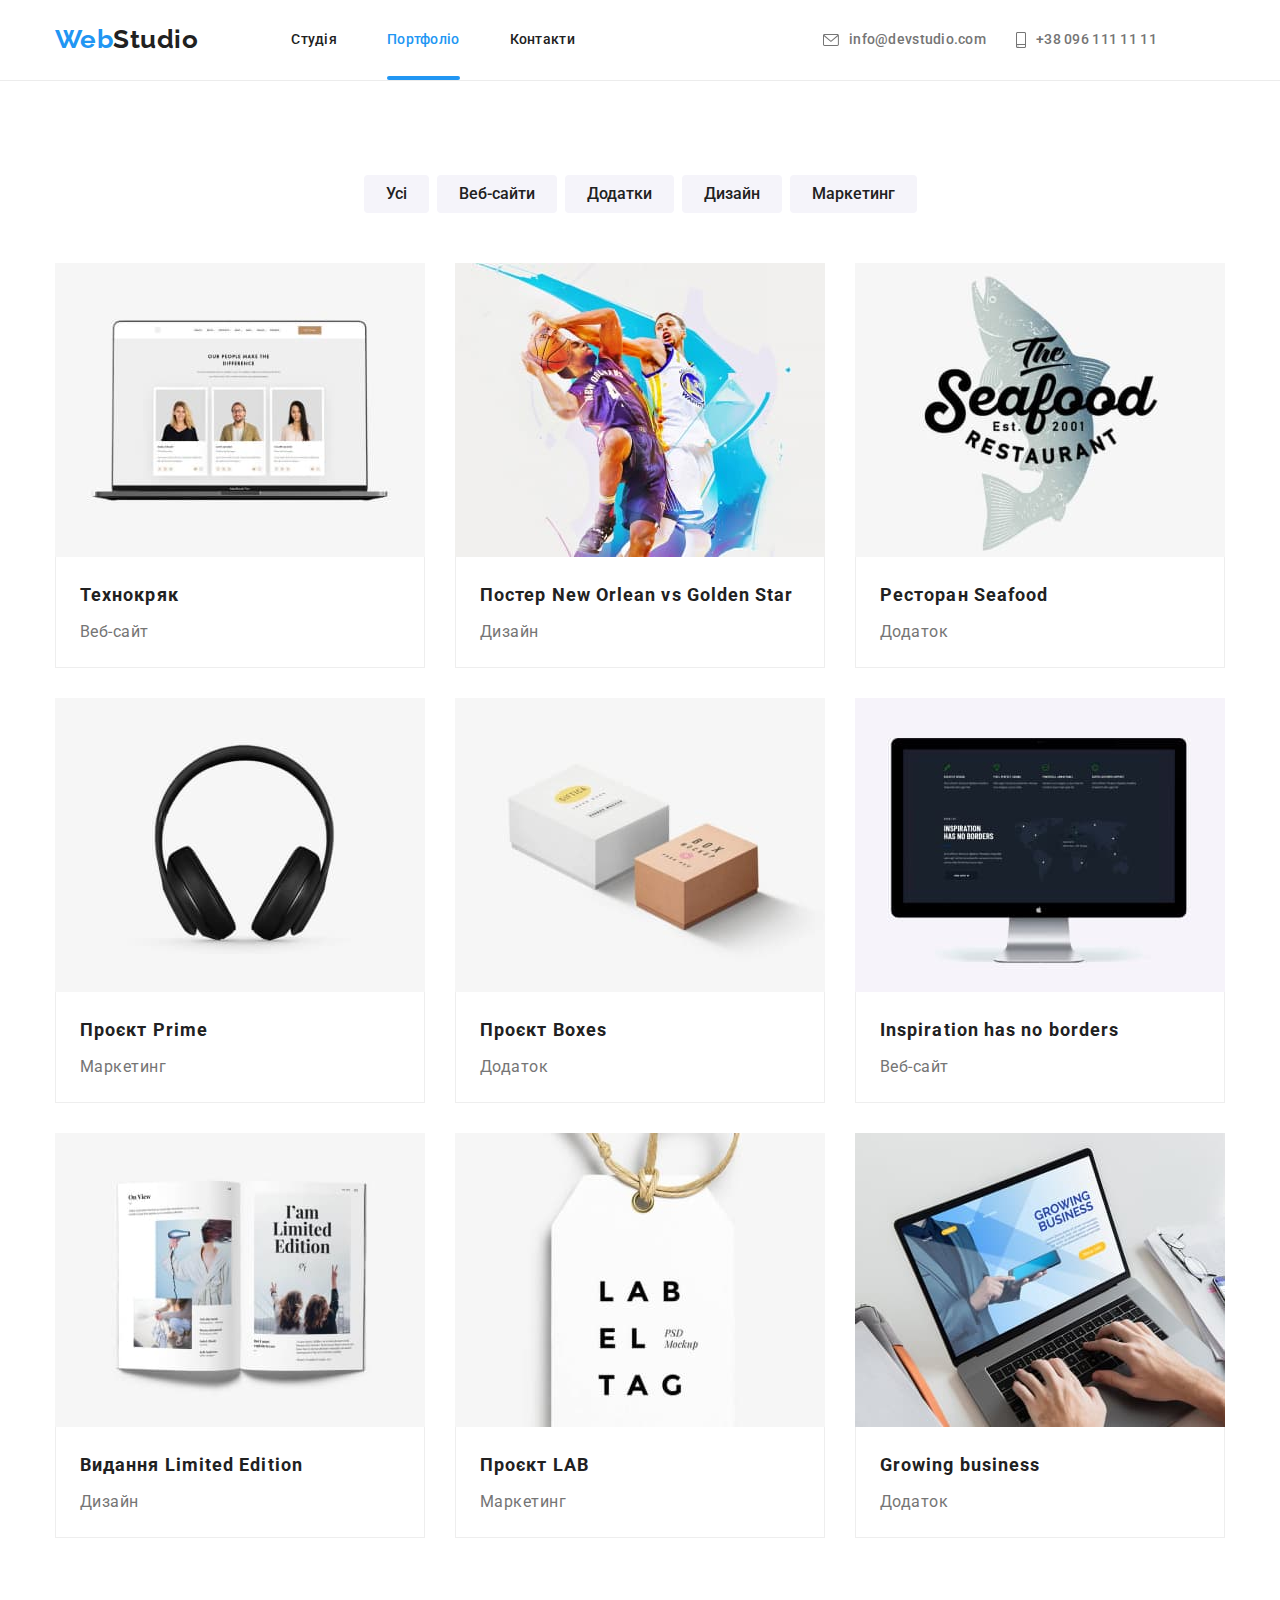
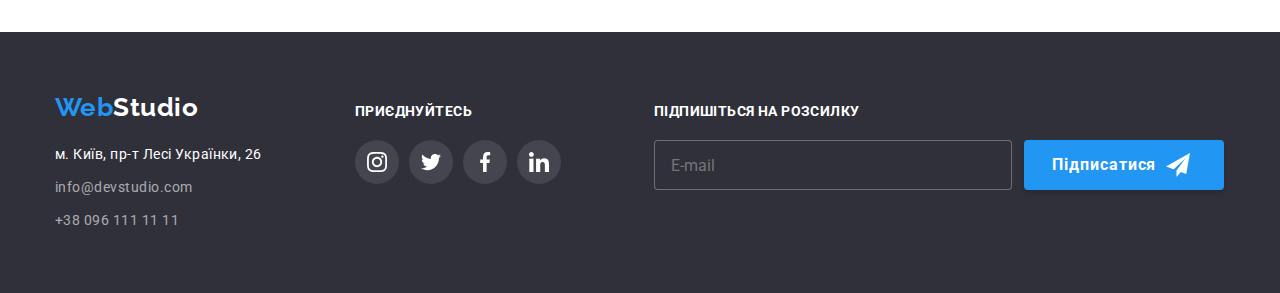
==== commit 875362c0: "add portfolio buttons" ====
--- a/portfolio.html
+++ b/portfolio.html
@@ -63,23 +63,31 @@
       <section class="portfolio">
         <div class="portfolio__container">
           <h1 class="visually-hidden">Наші роботи</h1>
-          <ul class="portfolio__list">
-            <li class="portfolio__item">
-              <button type="button" class="portfolio__buttons">Усі</button>
-            </li>
-            <li class="portfolio__item">
-              <button type="button" class="portfolio__buttons">Веб-сайти</button>
-            </li>
-            <li class="portfolio__item">
-              <button type="button" class="portfolio__buttons">Додатки</button>
-            </li>
-            <li class="portfolio__item">
-              <button type="button" class="portfolio__buttons">Дизайн</button>
-            </li>
-            <li class="portfolio__item">
-              <button type="button" class="portfolio__buttons">Маркетинг</button>
-            </li>
-          </ul>
+          <div class="portfolio__box">
+            <div class="portfolio__tablet-btn">
+              <ul class="portfolio__list">
+                <li class="portfolio__item">
+                  <button type="button" class="portfolio__buttons">Усі</button>
+                </li>
+                <li class="portfolio__item">
+                  <button type="button" class="portfolio__buttons">Веб-сайти</button>
+                </li>
+                <li class="portfolio__item">
+                  <button type="button" class="portfolio__buttons">Додатки</button>
+                </li>
+              </ul>
+            </div>
+            <div class="portfolio__tablet-box">
+              <ul class="portfolio__list">
+                <li class="portfolio__item">
+                  <button type="button" class="portfolio__buttons">Дизайн</button>
+                </li>
+                <li class="portfolio__item">
+                  <button type="button" class="portfolio__buttons">Маркетинг</button>
+                </li>
+              </ul>
+            </div>
+          </div>
 
           <ul class="gallery__list">
             <li class="gallery__card">
--- a/css/main.min.css
+++ b/css/main.min.css
@@ -1 +1 @@
-:root{--primary-text-color: #757575;--title-text-color: #212121;--primary-text-footer: rgba(255, 255, 255, 0.6);--accent-color: #2196f3;--primary-white-color: #ffffff;--primary-background-footer: #2f303a;--filter-background: #f5f4fa;--primary-icon-color: #afb1b8;--item-set-gap: 30px;--icon-set-gap: 10px;--transition-time: cubic-bezier(0.4, 0, 0.2, 1)}body{background-color:var(--primary-white-color);color:var(--primary-text-color);font-family:"Roboto",sans-serif;letter-spacing:.03em}h1,h2,h3,h4,h5,h6,p{margin:0}ul{list-style:none;margin:0;padding:0}img{display:block;max-width:100%;margin:auto}.section{padding-top:94px;padding-bottom:94px}.container{max-width:768px;width:100%;margin:0 auto}@media(min-width: 768px){.container{margin:0 auto;padding-left:15px;padding-right:15px}}@media(min-width: 1200px){.container{width:1200px}}.title{color:var(--title-text-color);font-weight:700;font-size:36px;line-height:1.17;text-align:center;margin-bottom:50px}.visually-hidden{position:absolute;white-space:nowrap;width:1px;height:1px;overflow:hidden;border:0;padding:0;clip:rect(0 0 0 0);-webkit-clip-path:inset(50%);clip-path:inset(50%);margin:-1px}.primary__button{font-family:inherit;color:var(--primary-white-color);background-color:var(--accent-color);border-radius:4px;border-style:none;font-weight:700;font-size:16px;line-height:1.88;letter-spacing:.06em;cursor:pointer;display:-webkit-box;display:-ms-flexbox;display:flex;margin:0 auto;-webkit-box-pack:center;-ms-flex-pack:center;justify-content:center;padding:10px 32px;-webkit-transition:background-color 250ms var(--transition-time),-webkit-box-shadow 250ms var(--transition-time);transition:background-color 250ms var(--transition-time),-webkit-box-shadow 250ms var(--transition-time);transition:background-color 250ms var(--transition-time),box-shadow 250ms var(--transition-time);transition:background-color 250ms var(--transition-time),box-shadow 250ms var(--transition-time),-webkit-box-shadow 250ms var(--transition-time)}.primary__button:hover,.primary__button:focus{background-color:#188ce8;-webkit-box-shadow:0px 4px 4px rgba(0,0,0,.15);box-shadow:0px 4px 4px rgba(0,0,0,.15)}.primary__button--size{width:200px;height:50px}.backdrop{position:fixed;z-index:1;top:0;left:0;width:100%;height:100%;background-color:rgba(0,0,0,.25);opacity:1;visibility:visible;-webkit-transition:opacity 250ms var(--transition-time),visibility 250ms var(--transition-time);transition:opacity 250ms var(--transition-time),visibility 250ms var(--transition-time)}.backdrop.is-hidden{opacity:0;visibility:hidden;pointer-events:none}.backdrop.is-hidden .modal{-webkit-transform:translate(-50%, -50%) scale(0.5);transform:translate(-50%, -50%) scale(0.5)}.close__button{position:absolute;right:8px;top:8px;width:30px;height:30px;background-color:var(--primary-white-color);border:1px solid rgba(0,0,0,.1019607843);border-radius:50%;content:"";cursor:pointer}.close__icon{position:absolute;top:5px;left:5px;fill:currentColor;-webkit-transition:fill 250ms var(--transition-time);transition:fill 250ms var(--transition-time)}.close__button:hover .close__icon{fill:var(--accent-color)}.checkbox{margin-bottom:30px}.checkbox__input{-webkit-appearance:none;-moz-appearance:none;appearance:none;position:absolute;top:4px;left:3px}.checkbox__label{position:relative;font-size:14px;line-height:1.71;cursor:pointer;display:-webkit-box;display:-ms-flexbox;display:flex;-webkit-box-orient:horizontal;-webkit-box-direction:normal;-ms-flex-direction:row;flex-direction:row;-webkit-box-pack:center;-ms-flex-pack:center;justify-content:center;-webkit-box-align:center;-ms-flex-align:center;align-items:center;gap:7px}.checkbox__link{color:var(--accent-color)}.checkbox__icon{position:relative;cursor:pointer;width:16px;height:15px;border:2px solid var(--title-text-color);border-radius:2px}.check__icon{position:absolute;top:-2px;left:-2px;color:inherit;border-radius:2px;opacity:0;-webkit-transition:background-color 250ms var(--transition-time),fill 250ms var(--transition-time),opacity 250ms var(--transition-time);transition:background-color 250ms var(--transition-time),fill 250ms var(--transition-time),opacity 250ms var(--transition-time)}.checkbox__input:checked+.check__icon{background-color:var(--accent-color);fill:var(--primary-white-color);opacity:1}.modal{position:absolute;top:50%;left:50%;-webkit-transform:translate(-50%, -50%) scale(1);transform:translate(-50%, -50%) scale(1);min-width:528px;min-height:581px;padding:40px;background-color:var(--primary-white-color);-webkit-transition:-webkit-transform 250ms var(--transition-time);transition:-webkit-transform 250ms var(--transition-time);transition:transform 250ms var(--transition-time);transition:transform 250ms var(--transition-time), -webkit-transform 250ms var(--transition-time)}.modal__menu{display:-webkit-box;display:-ms-flexbox;display:flex;-webkit-box-orient:vertical;-webkit-box-direction:normal;-ms-flex-direction:column;flex-direction:column}.modal__title{font-size:20px;line-height:1.15;color:var(--title-text-color);text-align:center;margin-bottom:12px}.modal__control{position:relative;margin-bottom:10px}.modal__label{letter-spacing:.01em;line-height:1.17;font-size:12px;color:var(--primary-text-color);margin-bottom:4px}.modal__input{width:100%;padding:11px 11px 11px 33px;border:1px solid rgba(33,33,33,.2);border-radius:4px;outline:none;-webkit-transition:border-color 250ms var(--transition-time);transition:border-color 250ms var(--transition-time)}.modal__input:focus{border-color:var(--accent-color)}.modal__icon{position:absolute;left:15px;top:50%;-webkit-transform:translateY(-50%);transform:translateY(-50%);fill:#000;-webkit-transition:fill 250ms var(--transition-time);transition:fill 250ms var(--transition-time)}.modal__control:focus-within .modal__icon{fill:var(--accent-color)}.modal__textarea{width:100%;height:120px;padding:12px 16px;border:1px solid rgba(33,33,33,.2);border-radius:4px;outline:none;margin-bottom:20px;resize:none}.modal__textarea:focus{border-color:var(--accent-color)}.textarea{margin-bottom:4px}.modal__textarea::-webkit-input-placeholder{color:rgba(117,117,117,.5);font-size:12px;line-height:1.17;letter-spacing:.01em}.modal__textarea::-moz-placeholder{color:rgba(117,117,117,.5);font-size:12px;line-height:1.17;letter-spacing:.01em}.modal__textarea:-ms-input-placeholder{color:rgba(117,117,117,.5);font-size:12px;line-height:1.17;letter-spacing:.01em}.modal__textarea::-ms-input-placeholder{color:rgba(117,117,117,.5);font-size:12px;line-height:1.17;letter-spacing:.01em}.modal__textarea::placeholder{color:rgba(117,117,117,.5);font-size:12px;line-height:1.17;letter-spacing:.01em}.network__list{display:-webkit-box;display:-ms-flexbox;display:flex;gap:var(--icon-set-gap);-webkit-box-align:center;-ms-flex-align:center;align-items:center;-webkit-box-pack:center;-ms-flex-pack:center;justify-content:center}.network__link{display:-webkit-box;display:-ms-flexbox;display:flex;width:44px;height:44px;border-radius:50%;background-color:var(--primary-white-color);fill:var(--primary-icon-color);-webkit-box-pack:center;-ms-flex-pack:center;justify-content:center;-webkit-box-align:center;-ms-flex-align:center;align-items:center;-webkit-transition:fill 250ms var(--transition-time),background-color 250ms var(--transition-time);transition:fill 250ms var(--transition-time),background-color 250ms var(--transition-time)}.network__link:focus,.network__link:hover{fill:var(--primary-white-color);background-color:var(--accent-color)}.network__icon--color{fill:var(--primary-white-color)}.network__link--color{background-color:rgba(255,255,255,.1)}.advantages{padding:60px 15px}@media(min-width: 1200px){.advantages{padding:94px 0}}.advantages__container{max-width:768px;width:100%;margin:0 auto}@media(min-width: 768px){.advantages__container{max-width:768px;margin:0 auto;padding-left:15px;padding-right:15px}}@media(min-width: 1200px){.advantages__container{max-width:1200px}}.advantages__list{display:-webkit-box;display:-ms-flexbox;display:flex;-webkit-box-orient:vertical;-webkit-box-direction:normal;-ms-flex-direction:column;flex-direction:column;gap:var(--item-set-gap)}@media(min-width: 1200px){.advantages__list{display:-webkit-box;display:-ms-flexbox;display:flex;-webkit-box-orient:horizontal;-webkit-box-direction:normal;-ms-flex-direction:row;flex-direction:row;gap:var(--item-set-gap)}}.advantages__item::before{content:"";display:block;height:120px;background-color:var(--filter-background);padding:25px 100px;margin-bottom:30px;background-position:center;background-repeat:no-repeat;border-radius:4px}.advantages__item--antenna::before{background-image:url(../images/antenna.svg)}.advantages__item--clock::before{background-image:url(../images/clock.svg)}.advantages__item--diagram::before{background-image:url(../images/diagram.svg)}.advantages__item--astronaut::before{background-image:url(../images/astronaut.svg)}.advantages__item{max-width:480px;width:100%;text-align:left}@media(min-width: 1200px){.advantages__item{max-width:270px;width:100%}}.advantages__title{visibility:hidden;color:var(--title-text-color)}.advantages__subtitle{color:var(--title-text-color);font-weight:700;font-size:14px;line-height:1.14;text-transform:uppercase;margin-bottom:10px;text-align:center}.advantages__text{color:var(--primary-text-color);font-size:14px;line-height:1.71}.clients{padding-top:94px;padding-bottom:94px}.clients__container{max-width:768px;width:100%;margin:0 auto}@media(min-width: 768px){.clients__container{max-width:768px;margin:0 auto;padding-left:15px;padding-right:15px}}@media(min-width: 1200px){.clients__container{max-width:1200px}}.clients__list{display:-webkit-box;display:-ms-flexbox;display:flex;gap:var(--item-set-gap);-webkit-box-pack:center;-ms-flex-pack:center;justify-content:center}.clients__item{display:-webkit-box;display:-ms-flexbox;display:flex;-webkit-box-pack:center;-ms-flex-pack:center;justify-content:center;-webkit-box-align:center;-ms-flex-align:center;align-items:center}.clients__icon{fill:var(--primary-icon-color);-webkit-transition:fill 250ms var(--transition-time);transition:fill 250ms var(--transition-time)}.clients__link{width:170px;height:92px;padding:16px 32px;display:-webkit-box;display:-ms-flexbox;display:flex;border:1px solid var(--primary-icon-color);border-radius:4px;-webkit-box-align:center;-ms-flex-align:center;align-items:center;-webkit-box-pack:center;-ms-flex-pack:center;justify-content:center;fill:var(--primary-icon-color);-webkit-transition:fill 250ms var(--transition-time),border 250ms var(--transition-time);transition:fill 250ms var(--transition-time),border 250ms var(--transition-time)}.clients__link:focus,.clients__link:hover{border:1px solid var(--accent-color)}.clients__link:hover .clients__icon,.clients__link:focus .clients__icon{fill:var(--accent-color)}.footer{background-color:var(--primary-background-footer);padding-top:60px;padding-bottom:60px}.footer__contacts{margin-right:70px}.footer__container{width:1200px;padding-left:15px;padding-right:15px;margin:0 auto;display:-webkit-box;display:-ms-flexbox;display:flex;-webkit-box-align:baseline;-ms-flex-align:baseline;align-items:baseline}.footer__logo{font-family:"Raleway",sans-serif;color:var(--accent-color);-webkit-text-decoration-line:none;text-decoration-line:none;font-weight:700;font-size:26px;line-height:1.19;display:-webkit-box;display:-ms-flexbox;display:flex}.footer__logo--studio{color:var(--primary-white-color);margin-bottom:20px}.address__list{display:-webkit-box;display:-ms-flexbox;display:flex;-webkit-box-orient:vertical;-webkit-box-direction:normal;-ms-flex-direction:column;flex-direction:column;gap:9px}.address__map{color:var(--primary-white-color);-webkit-text-decoration-line:none;text-decoration-line:none;font-style:normal;font-size:14px;line-height:1.71}.address__link{color:var(--primary-text-footer);font-style:normal;font-size:14px;line-height:1.71;-webkit-text-decoration-line:none;text-decoration-line:none;-webkit-transition:color 250ms var(--transition-time);transition:color 250ms var(--transition-time)}.address__link:focus,.address__link:hover{color:var(--accent-color)}.footer__social{margin-right:93px}.footer__subtitle{color:var(--primary-white-color);font-weight:700;font-size:14px;line-height:1.14;text-transform:uppercase;letter-spacing:.03em;margin-bottom:20px;display:block}.subscription__label{color:var(--primary-white-color);font-weight:700;font-size:14px;line-height:1.14;text-transform:uppercase;letter-spacing:.03em;margin-bottom:20px;display:block}.subscription__sending{display:-webkit-box;display:-ms-flexbox;display:flex;-webkit-box-orient:horizontal;-webkit-box-direction:normal;-ms-flex-direction:row;flex-direction:row;gap:12px}.subscription__input{width:358px;height:50px;border:1px solid rgba(255,255,255,.3);border-radius:4px;background-color:var(--primary-background-footer);color:var(--primary-white-color);padding:15px 16px;outline:none}.subscription__input:focus{border-color:var(--accent-color)}.subscription__button{font-family:inherit;color:var(--primary-white-color);background-color:var(--accent-color);border-color:var(--accent-color);border-radius:4px;border-style:none;font-weight:700;font-size:16px;line-height:1.88;letter-spacing:.06em;cursor:pointer;padding:10px 28px;-webkit-box-shadow:0px 4px 4px rgba(0,0,0,.15);box-shadow:0px 4px 4px rgba(0,0,0,.15);display:-webkit-box;display:-ms-flexbox;display:flex;gap:10px;-webkit-box-orient:horizontal;-webkit-box-direction:normal;-ms-flex-direction:row;flex-direction:row;-webkit-box-align:center;-ms-flex-align:center;align-items:center;width:200px;height:50px;fill:var(--primary-white-color);-webkit-transition:background-color 250ms var(--transition-time),border-color 250ms var(--transition-time);transition:background-color 250ms var(--transition-time),border-color 250ms var(--transition-time)}.subscription__button:hover{border-color:#188ce8;background-color:#188ce8}.subscription__icon{display:-webkit-box;display:-ms-flexbox;display:flex;-webkit-box-orient:horizontal;-webkit-box-direction:normal;-ms-flex-direction:row;flex-direction:row;-webkit-box-align:center;-ms-flex-align:center;align-items:center}.gallery__list{list-style-type:none;display:-webkit-box;display:-ms-flexbox;display:flex;-ms-flex-wrap:wrap;flex-wrap:wrap;gap:var(--item-set-gap)}.gallery__link{-webkit-text-decoration-line:none;text-decoration-line:none;display:-webkit-box;display:-ms-flexbox;display:flex;-webkit-box-orient:vertical;-webkit-box-direction:normal;-ms-flex-direction:column;flex-direction:column;-webkit-transition:-webkit-box-shadow 250ms var(--transition-time);transition:-webkit-box-shadow 250ms var(--transition-time);transition:box-shadow 250ms var(--transition-time);transition:box-shadow 250ms var(--transition-time), -webkit-box-shadow 250ms var(--transition-time)}.gallery__link:focus,.gallery__link:hover{-webkit-box-shadow:0px 1px 1px rgba(0,0,0,.12),0px 4px 4px rgba(0,0,0,.06),1px 4px 6px rgba(0,0,0,.16);box-shadow:0px 1px 1px rgba(0,0,0,.12),0px 4px 4px rgba(0,0,0,.06),1px 4px 6px rgba(0,0,0,.16);outline:none}.gallery__item{display:-webkit-box;display:-ms-flexbox;display:flex;-webkit-box-orient:vertical;-webkit-box-direction:normal;-ms-flex-direction:column;flex-direction:column;padding:20px 24px;border-bottom:1px solid #eee;border-right:1px solid #eee;border-left:1px solid #eee}.gallery__title{color:var(--title-text-color);font-weight:700;font-size:18px;line-height:2;text-align:left;letter-spacing:.06em;margin-bottom:4px}.gallery__text{color:var(--primary-text-color);font-size:16px;line-height:1.88;text-align:left}.gallery__text--hidden{position:absolute;font-size:18px;line-height:1.56;color:var(--primary-white-color);background-color:rgba(33,150,243,.9);display:-webkit-box;display:-ms-flexbox;display:flex;-webkit-box-align:start;-ms-flex-align:start;align-items:flex-start;-webkit-box-pack:center;-ms-flex-pack:center;justify-content:center;top:0;left:0;height:100%;padding-left:47px;padding-right:47px;padding-top:34px;-webkit-transform:translateY(100%);transform:translateY(100%);-webkit-transition:-webkit-transform 250ms var(--transition-time);transition:-webkit-transform 250ms var(--transition-time);transition:transform 250ms var(--transition-time);transition:transform 250ms var(--transition-time), -webkit-transform 250ms var(--transition-time)}.gallery__overflow{position:relative;overflow:hidden}.gallery__link:hover .gallery__text--hidden,.gallery__link:focus .gallery__text--hidden{-webkit-transform:translateX(0);transform:translateX(0)}.header{border-bottom:1px solid #ececec}.header__container{max-width:480px;width:100%;display:-webkit-box;display:-ms-flexbox;display:flex;-ms-flex-line-pack:justify;align-content:space-between;padding:15px;margin:0}@media(min-width: 1200px){.header__container{max-width:1200px;padding:0 15px;margin:0 auto}}.header__logo{font-family:"Raleway",sans-serif;color:var(--accent-color);font-weight:700;font-size:24px;line-height:1.17;-webkit-text-decoration-line:none;text-decoration-line:none;margin-right:auto}@media(min-width: 768px){.header__logo{padding-top:24px;padding-bottom:25px;margin-right:93px;font-size:26px;line-height:1.19;padding-top:24px;padding-bottom:25px;margin-right:93px}}.header__logo--studio{color:var(--title-text-color)}.header__nav{display:-webkit-box;display:-ms-flexbox;display:flex}.header__menu{max-width:768px;width:100%;padding:0;margin:0;display:-webkit-box;display:-ms-flexbox;display:flex;-webkit-box-align:center;-ms-flex-align:center;align-items:center}@media(min-width: 1200px){.header__menu{margin-right:auto}}.header__burger-menu{background-color:var(--primary-white-color);border:none;padding:0}@media(min-width: 768px){.header__burger-menu{display:none}}.header__list{display:none}@media(min-width: 768px){.header__list{display:-webkit-box;display:-ms-flexbox;display:flex;-webkit-box-align:center;-ms-flex-align:center;align-items:center;padding:0;margin:0}}.header__item{display:-webkit-box;display:-ms-flexbox;display:flex;-ms-flex-line-pack:center;align-content:center}.header__item:not(:last-child){margin-right:50px}.header__link{color:var(--title-text-color);-webkit-text-decoration-line:none;text-decoration-line:none;font-weight:500;font-size:14px;line-height:1.14;letter-spacing:.02em;padding-top:32px;padding-bottom:32px;-webkit-transition:color 250ms var(--transition-time);transition:color 250ms var(--transition-time);position:relative}.header__link:hover,.header__link:focus{color:var(--accent-color)}.header__link.current::after{content:"";position:absolute;width:100%;height:4px;background-color:var(--accent-color);border-radius:2px;bottom:0;right:0px}.header__link.current{color:var(--accent-color)}.header-contacts__list{display:none}@media(min-width: 768px){.header-contacts__list{display:-webkit-box;display:-ms-flexbox;display:flex;-webkit-box-align:center;-ms-flex-align:center;align-items:center;padding:0;margin:0}}.header-contacts__item{display:-webkit-box;display:-ms-flexbox;display:flex;-ms-flex-line-pack:center;align-content:center;-webkit-box-pack:center;-ms-flex-pack:center;justify-content:center}.header-contacts__icon{margin-right:10px}.header-contacts__item:not(:last-child){margin-right:50px}.header-contacts__link{color:var(--primary-text-color);-webkit-text-decoration-line:none;text-decoration-line:none;font-weight:500;font-size:14px;line-height:1.14;letter-spacing:.02em;padding-top:32px;padding-bottom:32px;fill:var(--primary-text-color);display:-webkit-box;display:-ms-flexbox;display:flex;-webkit-box-align:center;-ms-flex-align:center;align-items:center;-webkit-box-pack:center;-ms-flex-pack:center;justify-content:center;-webkit-transition:color 250ms var(--transition-time),fill 250ms var(--transition-time);transition:color 250ms var(--transition-time),fill 250ms var(--transition-time)}.header-contacts__link:focus,.header-contacts__link:hover{color:var(--accent-color);fill:var(--accent-color)}.hero{background-color:var(--primary-background-footer);display:-webkit-box;display:-ms-flexbox;display:flex;-webkit-box-orient:vertical;-webkit-box-direction:normal;-ms-flex-direction:column;flex-direction:column;-webkit-box-align:center;-ms-flex-align:center;align-items:center;padding-top:200px;padding-bottom:200px;max-width:1600px;height:600px;margin:0 auto;background-image:-webkit-gradient(linear, left top, right top, from(rgba(47, 48, 58, 0.4)), to(rgba(47, 48, 58, 0.4))),url(../images/herobackground.jpg);background-image:linear-gradient(to right, rgba(47, 48, 58, 0.4), rgba(47, 48, 58, 0.4)),url(../images/herobackground.jpg)}.hero__title{color:var(--primary-white-color);font-weight:900;font-size:44px;line-height:1.36;text-align:center;letter-spacing:.06em;text-transform:uppercase;display:-webkit-box;display:-ms-flexbox;display:flex;width:696px;margin-bottom:30px;margin-right:auto;margin-left:auto}.mobile-menu{position:fixed;top:0;left:0;-webkit-transform:translateX(200%);transform:translateX(200%);max-width:480px;width:100%;height:100%;background-color:var(--primary-white-color);padding:48px 40px;z-index:1;-webkit-transition:-webkit-transform .2s;transition:-webkit-transform .2s;transition:transform .2s;transition:transform .2s, -webkit-transform .2s}@media(min-width: 768px){.mobile-menu{display:none}}.mobile-menu.is-open{-webkit-transform:translateX(0);transform:translateX(0)}.mobile-menu__close-button{background-color:var(--primary-white-color);border:none;position:absolute;top:10px;right:15px;cursor:pointer;display:-webkit-box;display:-ms-flexbox;display:flex;-ms-flex-line-pack:center;align-content:center;padding:0;fill:var(--primary-text-color)}.mobile-menu__close-button:hover,.mobile-menu__close-button:focus{fill:var(--accent-color)}.mobile-menu__item:not(:last-child){margin-bottom:32px}.mobile-menu__item:last-child{margin-bottom:302px}.mobile-menu__link{text-decoration:none;color:var(--title-text-color);font-size:40px;font-weight:500}.mobile-menu__link:hover,.mobile-menu__link:focus{color:var(--accent-color)}.mobile-network__list{display:-webkit-box;display:-ms-flexbox;display:flex}.mobile-network__item{padding:1px 10px}.mobile-network__item:not(:last-child){border-right:1px solid rgba(33,33,33,.2)}.mobile-network__item:first-child{padding-left:0px}.mobile-network__link{text-decoration:none;color:var(--accent-color);font-weight:500;font-size:18px;line-height:1.22;letter-spacing:.02em;cursor:pointer}.mobile-contacts__list{display:-webkit-box;display:-ms-flexbox;display:flex;-webkit-box-orient:vertical;-webkit-box-direction:normal;-ms-flex-direction:column;flex-direction:column;gap:32px}.mobile-contacts__list :last-child{margin-bottom:64px}.mobile-contacts__link{text-decoration:none;color:var(--primary-text-color);font-weight:500;font-size:24px}.mobile-contacts__link:hover,.mobile-contacts__link:focus{color:var(--accent-color)}.portfolio{padding-top:94px;padding-bottom:94px}.portfolio__container{max-width:768px;width:100%;margin:0 auto}@media(min-width: 768px){.portfolio__container{max-width:768px;margin:0 auto;padding-left:15px;padding-right:15px}}@media(min-width: 1200px){.portfolio__container{max-width:1200px}}.portfolio__list{display:-webkit-box;display:-ms-flexbox;display:flex;-webkit-box-pack:center;-ms-flex-pack:center;justify-content:center;-webkit-box-align:center;-ms-flex-align:center;align-items:center;-ms-flex-wrap:wrap;flex-wrap:wrap;gap:8px;margin-bottom:50px}.portfolio__buttons{color:var(--title-text-color);background-color:var(--filter-background);-webkit-text-decoration-line:none;text-decoration-line:none;border-color:var(--filter-background);border-radius:4px;border-style:none;font-family:inherit;font-weight:500;font-size:16px;line-height:1.63;cursor:pointer;padding:6px 22px;-webkit-transition:color 250ms var(--transition-time),background-color 250ms var(--transition-time),border-color 250ms var(--transition-time),-webkit-box-shadow 250ms var(--transition-time);transition:color 250ms var(--transition-time),background-color 250ms var(--transition-time),border-color 250ms var(--transition-time),-webkit-box-shadow 250ms var(--transition-time);transition:color 250ms var(--transition-time),background-color 250ms var(--transition-time),border-color 250ms var(--transition-time),box-shadow 250ms var(--transition-time);transition:color 250ms var(--transition-time),background-color 250ms var(--transition-time),border-color 250ms var(--transition-time),box-shadow 250ms var(--transition-time),-webkit-box-shadow 250ms var(--transition-time)}.portfolio__buttons:focus,.portfolio__buttons:hover{color:var(--primary-white-color);background-color:var(--accent-color);border-color:var(--accent-color);-webkit-box-shadow:0px 3px 1px rgba(0,0,0,.1),0px 1px 2px rgba(0,0,0,.08),0px 2px 2px rgba(0,0,0,.12);box-shadow:0px 3px 1px rgba(0,0,0,.1),0px 1px 2px rgba(0,0,0,.08),0px 2px 2px rgba(0,0,0,.12)}.profile{margin-top:0;margin-bottom:0;background-color:#f5f4fa;padding-top:94px;padding-bottom:94px}.profile__container{max-width:768px;width:100%;margin:0 auto}@media(min-width: 768px){.profile__container{max-width:768px;margin:0 auto;padding-left:15px;padding-right:15px}}@media(min-width: 1200px){.profile__container{max-width:1200px}}.profile__title{color:var(--title-text-color);font-weight:700;font-size:36px;line-height:1.17;text-align:center;margin-bottom:50px}.profile__background{background-color:var(--primary-white-color);padding:30px}.profile__list{display:-webkit-box;display:-ms-flexbox;display:flex;gap:var(--item-set-gap)}.profile__item{-webkit-box-shadow:0px 1px 3px rgba(0,0,0,.12),0px 1px 1px rgba(0,0,0,.14),0px 2px 1px rgba(0,0,0,.2);box-shadow:0px 1px 3px rgba(0,0,0,.12),0px 1px 1px rgba(0,0,0,.14),0px 2px 1px rgba(0,0,0,.2);border-radius:0px 0px 4px 4px}.profile__subtitle{color:var(--title-text-color);font-weight:500;font-size:16px;line-height:1.19;text-align:center;margin-bottom:10px}.profile__text{color:var(--primary-text-color);font-size:16px;line-height:1.19;text-align:center;margin-bottom:16px}.projects{padding-top:0px;padding-bottom:94px}.projects__container{max-width:768px;width:100%;margin:0 auto}@media(min-width: 768px){.projects__container{max-width:768px;margin:0 auto;padding-left:15px;padding-right:15px}}@media(min-width: 1200px){.projects__container{max-width:1200px}}.projects__title{color:var(--title-text-color);font-weight:700;font-size:36px;line-height:1.17;text-align:center;margin-bottom:50px}.projects__list{position:relative;display:-webkit-box;display:-ms-flexbox;display:flex;gap:var(--item-set-gap)}.projects__subtitle{color:var(--primary-white-color);font-weight:700;font-size:14px;line-height:1.14;text-transform:uppercase;background-color:rgba(47,48,58,.8);display:-webkit-box;display:-ms-flexbox;display:flex;-webkit-box-align:center;-ms-flex-align:center;align-items:center;-webkit-box-pack:center;-ms-flex-pack:center;justify-content:center;position:absolute;width:370px;height:70px;bottom:0}/*# sourceMappingURL=main.min.css.map */+:root{--primary-text-color: #757575;--title-text-color: #212121;--primary-text-footer: rgba(255, 255, 255, 0.6);--accent-color: #2196f3;--primary-white-color: #ffffff;--primary-background-footer: #2f303a;--filter-background: #f5f4fa;--primary-icon-color: #afb1b8;--item-set-gap: 30px;--icon-set-gap: 10px;--transition-time: cubic-bezier(0.4, 0, 0.2, 1)}body{background-color:var(--primary-white-color);color:var(--primary-text-color);font-family:"Roboto",sans-serif;letter-spacing:.03em;margin:0}h1,h2,h3,h4,h5,h6,p{margin:0}ul{list-style:none;margin:0;padding:0}img{display:block;max-width:100%;margin:auto}.section{padding-top:94px;padding-bottom:94px}.title{color:var(--title-text-color);font-weight:700;font-size:36px;line-height:1.17;text-align:center;margin-bottom:50px}.visually-hidden{position:absolute;white-space:nowrap;width:1px;height:1px;overflow:hidden;border:0;padding:0;clip:rect(0 0 0 0);-webkit-clip-path:inset(50%);clip-path:inset(50%);margin:-1px}.primary__button{font-family:inherit;color:var(--primary-white-color);background-color:var(--accent-color);border-radius:4px;border-style:none;font-weight:700;font-size:16px;line-height:1.88;letter-spacing:.06em;cursor:pointer;display:-webkit-box;display:-ms-flexbox;display:flex;margin:0 auto;-webkit-box-pack:center;-ms-flex-pack:center;justify-content:center;padding:10px 32px;-webkit-transition:background-color 250ms var(--transition-time),-webkit-box-shadow 250ms var(--transition-time);transition:background-color 250ms var(--transition-time),-webkit-box-shadow 250ms var(--transition-time);transition:background-color 250ms var(--transition-time),box-shadow 250ms var(--transition-time);transition:background-color 250ms var(--transition-time),box-shadow 250ms var(--transition-time),-webkit-box-shadow 250ms var(--transition-time)}.primary__button:hover,.primary__button:focus{background-color:#188ce8;-webkit-box-shadow:0px 4px 4px rgba(0,0,0,.15);box-shadow:0px 4px 4px rgba(0,0,0,.15)}.primary__button--size{width:200px;height:50px}.backdrop{position:fixed;z-index:1;top:0;left:0;width:100%;height:100%;background-color:rgba(0,0,0,.25);opacity:1;visibility:visible;-webkit-transition:opacity 250ms var(--transition-time),visibility 250ms var(--transition-time);transition:opacity 250ms var(--transition-time),visibility 250ms var(--transition-time)}.backdrop.is-hidden{opacity:0;visibility:hidden;pointer-events:none}.backdrop.is-hidden .modal{-webkit-transform:translate(-50%, -50%) scale(0.5);transform:translate(-50%, -50%) scale(0.5)}.close__button{position:absolute;right:8px;top:8px;width:30px;height:30px;background-color:var(--primary-white-color);border:1px solid rgba(0,0,0,.1019607843);border-radius:50%;content:"";cursor:pointer}.close__icon{position:absolute;top:5px;left:5px;fill:currentColor;-webkit-transition:fill 250ms var(--transition-time);transition:fill 250ms var(--transition-time)}.close__button:hover .close__icon{fill:var(--accent-color)}.checkbox{margin-bottom:30px}.checkbox__input{-webkit-appearance:none;-moz-appearance:none;appearance:none;position:absolute;top:4px;left:3px}.checkbox__label{position:relative;font-size:14px;line-height:1.71;cursor:pointer;display:-webkit-box;display:-ms-flexbox;display:flex;-webkit-box-orient:horizontal;-webkit-box-direction:normal;-ms-flex-direction:row;flex-direction:row;-webkit-box-pack:center;-ms-flex-pack:center;justify-content:center;-webkit-box-align:center;-ms-flex-align:center;align-items:center;gap:7px}.checkbox__link{color:var(--accent-color)}.checkbox__icon{position:relative;cursor:pointer;width:16px;height:15px;border:2px solid var(--title-text-color);border-radius:2px}.check__icon{position:absolute;top:-2px;left:-2px;color:inherit;border-radius:2px;opacity:0;-webkit-transition:background-color 250ms var(--transition-time),fill 250ms var(--transition-time),opacity 250ms var(--transition-time);transition:background-color 250ms var(--transition-time),fill 250ms var(--transition-time),opacity 250ms var(--transition-time)}.checkbox__input:checked+.check__icon{background-color:var(--accent-color);fill:var(--primary-white-color);opacity:1}.modal{position:absolute;top:50%;left:50%;-webkit-transform:translate(-50%, -50%) scale(1);transform:translate(-50%, -50%) scale(1);min-width:528px;min-height:581px;padding:40px;background-color:var(--primary-white-color);-webkit-transition:-webkit-transform 250ms var(--transition-time);transition:-webkit-transform 250ms var(--transition-time);transition:transform 250ms var(--transition-time);transition:transform 250ms var(--transition-time), -webkit-transform 250ms var(--transition-time)}.modal__menu{display:-webkit-box;display:-ms-flexbox;display:flex;-webkit-box-orient:vertical;-webkit-box-direction:normal;-ms-flex-direction:column;flex-direction:column}.modal__title{font-size:20px;line-height:1.15;color:var(--title-text-color);text-align:center;margin-bottom:12px}.modal__control{position:relative;margin-bottom:10px}.modal__label{letter-spacing:.01em;line-height:1.17;font-size:12px;color:var(--primary-text-color);margin-bottom:4px}.modal__input{width:100%;padding:11px 11px 11px 33px;border:1px solid rgba(33,33,33,.2);border-radius:4px;outline:none;-webkit-transition:border-color 250ms var(--transition-time);transition:border-color 250ms var(--transition-time)}.modal__input:focus{border-color:var(--accent-color)}.modal__icon{position:absolute;left:15px;top:50%;-webkit-transform:translateY(-50%);transform:translateY(-50%);fill:#000;-webkit-transition:fill 250ms var(--transition-time);transition:fill 250ms var(--transition-time)}.modal__control:focus-within .modal__icon{fill:var(--accent-color)}.modal__textarea{width:100%;height:120px;padding:12px 16px;border:1px solid rgba(33,33,33,.2);border-radius:4px;outline:none;margin-bottom:20px;resize:none}.modal__textarea:focus{border-color:var(--accent-color)}.textarea{margin-bottom:4px}.modal__textarea::-webkit-input-placeholder{color:rgba(117,117,117,.5);font-size:12px;line-height:1.17;letter-spacing:.01em}.modal__textarea::-moz-placeholder{color:rgba(117,117,117,.5);font-size:12px;line-height:1.17;letter-spacing:.01em}.modal__textarea:-ms-input-placeholder{color:rgba(117,117,117,.5);font-size:12px;line-height:1.17;letter-spacing:.01em}.modal__textarea::-ms-input-placeholder{color:rgba(117,117,117,.5);font-size:12px;line-height:1.17;letter-spacing:.01em}.modal__textarea::placeholder{color:rgba(117,117,117,.5);font-size:12px;line-height:1.17;letter-spacing:.01em}.network__list{display:-webkit-box;display:-ms-flexbox;display:flex;gap:var(--icon-set-gap);-webkit-box-align:center;-ms-flex-align:center;align-items:center;-webkit-box-pack:center;-ms-flex-pack:center;justify-content:center}.network__link{display:-webkit-box;display:-ms-flexbox;display:flex;width:44px;height:44px;border-radius:50%;background-color:var(--primary-white-color);fill:var(--primary-icon-color);-webkit-box-pack:center;-ms-flex-pack:center;justify-content:center;-webkit-box-align:center;-ms-flex-align:center;align-items:center;-webkit-transition:fill 250ms var(--transition-time),background-color 250ms var(--transition-time);transition:fill 250ms var(--transition-time),background-color 250ms var(--transition-time)}.network__link:focus,.network__link:hover{fill:var(--primary-white-color);background-color:var(--accent-color)}.network__icon--color{fill:var(--primary-white-color)}.network__link--color{background-color:rgba(255,255,255,.1)}.advantages{padding-top:60px;padding-bottom:60px}@media(min-width: 1200px){.advantages{padding-top:94px;padding-bottom:94px;margin:0 auto}}.advantages__container{padding-left:15px;padding-right:15px;margin-left:auto;margin-right:auto}@media(min-width: 480px){.advantages__container{width:480px}}@media(min-width: 768px){.advantages__container{width:768px}}@media(min-width: 1200px){.advantages__container{width:1200px}}.advantages__list{display:-webkit-box;display:-ms-flexbox;display:flex;-webkit-box-orient:vertical;-webkit-box-direction:normal;-ms-flex-direction:column;flex-direction:column;gap:var(--item-set-gap)}@media(min-width: 768px){.advantages__list{-webkit-box-orient:horizontal;-webkit-box-direction:normal;-ms-flex-direction:row;flex-direction:row;-ms-flex-wrap:wrap;flex-wrap:wrap}}.advantages__icon{display:-webkit-box;display:-ms-flexbox;display:flex;-webkit-box-align:center;-ms-flex-align:center;align-items:center;-webkit-box-pack:center;-ms-flex-pack:center;justify-content:center;height:120px;background-color:var(--filter-background);margin-bottom:30px;border-radius:4px;margin-left:auto;margin-right:auto}@media(min-width: 1200px){.advantages__icon{height:120px}}.advantages__item{text-align:left}@media(min-width: 480px){.advantages__item{width:450px}}@media(min-width: 768px){.advantages__item{width:354px}}@media(min-width: 1200px){.advantages__item{width:270px}}.advantages__title{visibility:hidden;color:var(--title-text-color)}.advantages__subtitle{color:var(--title-text-color);font-weight:700;font-size:14px;line-height:1.14;text-transform:uppercase;margin-bottom:10px;text-align:center}@media(min-width: 768px){.advantages__subtitle{text-align:left}}.advantages__text{color:var(--primary-text-color);font-size:14px;line-height:1.71}.clients{padding-top:60px;padding-bottom:60px}@media(min-width: 1200px){.clients{padding-top:94px;padding-bottom:94px}}.clients__container{padding-left:15px;padding-right:15px;margin-left:auto;margin-right:auto}@media(min-width: 480px){.clients__container{width:480px}}@media(min-width: 768px){.clients__container{width:768px}}@media(min-width: 1200px){.clients__container{width:1200px}}.clients__list{display:-webkit-box;display:-ms-flexbox;display:flex;-ms-flex-wrap:wrap;flex-wrap:wrap;-webkit-box-pack:center;-ms-flex-pack:center;justify-content:center;gap:var(--item-set-gap)}.clients__item{display:-webkit-box;display:-ms-flexbox;display:flex;-webkit-box-pack:center;-ms-flex-pack:center;justify-content:center;-webkit-box-align:center;-ms-flex-align:center;align-items:center}@media(min-width: 480px){.clients__item{width:210px}}@media(min-width: 768px){.clients__item{width:226px}}@media(min-width: 1200px){.clients__item{width:170px}}.clients__icon{fill:var(--primary-icon-color);-webkit-transition:fill 250ms var(--transition-time);transition:fill 250ms var(--transition-time)}.clients__link{width:100%;height:92px;padding:16px 32px;display:-webkit-box;display:-ms-flexbox;display:flex;border:1px solid var(--primary-icon-color);border-radius:4px;-webkit-box-align:center;-ms-flex-align:center;align-items:center;-webkit-box-pack:center;-ms-flex-pack:center;justify-content:center;fill:var(--primary-icon-color);-webkit-transition:fill 250ms var(--transition-time),border 250ms var(--transition-time);transition:fill 250ms var(--transition-time),border 250ms var(--transition-time)}.clients__link:focus,.clients__link:hover{border:1px solid var(--accent-color)}.clients__link:hover .clients__icon,.clients__link:focus .clients__icon{fill:var(--accent-color)}.footer{background-color:var(--primary-background-footer);padding-top:60px;padding-bottom:60px}.footer__container{padding-left:15px;padding-right:15px;margin-left:auto;margin-right:auto;display:-webkit-box;display:-ms-flexbox;display:flex;-webkit-box-orient:vertical;-webkit-box-direction:normal;-ms-flex-direction:column;flex-direction:column;-webkit-box-align:center;-ms-flex-align:center;align-items:center;gap:60px}@media(min-width: 480px){.footer__container{width:480px}}@media(min-width: 768px){.footer__container{width:768px}}@media(min-width: 1200px){.footer__container{width:1200px;-webkit-box-orient:horizontal;-webkit-box-direction:normal;-ms-flex-direction:row;flex-direction:row;-webkit-box-align:baseline;-ms-flex-align:baseline;align-items:baseline;gap:93px}}.footer__box{display:-webkit-box;display:-ms-flexbox;display:flex;-webkit-box-orient:vertical;-webkit-box-direction:normal;-ms-flex-direction:column;flex-direction:column;gap:60px}@media(min-width: 768px){.footer__box{-webkit-box-orient:horizontal;-webkit-box-direction:normal;-ms-flex-direction:row;flex-direction:row;gap:165px;-webkit-box-align:baseline;-ms-flex-align:baseline;align-items:baseline}}@media(min-width: 1200px){.footer__box{gap:70px}}.footer__contacts{display:-webkit-box;display:-ms-flexbox;display:flex;-webkit-box-orient:vertical;-webkit-box-direction:normal;-ms-flex-direction:column;flex-direction:column;-webkit-box-align:center;-ms-flex-align:center;align-items:center;text-align:center}@media(min-width: 1200px){.footer__contacts{display:block;text-align:left}}.footer__logo{font-family:"Raleway",sans-serif;color:var(--accent-color);-webkit-text-decoration-line:none;text-decoration-line:none;font-weight:700;font-size:26px;line-height:1.19;display:-webkit-box;display:-ms-flexbox;display:flex}.footer__logo--studio{color:var(--primary-white-color);margin-bottom:20px}.footer__subtitle{color:var(--primary-white-color);font-weight:700;font-size:14px;line-height:1.14;text-transform:uppercase;letter-spacing:.03em;margin-bottom:20px;display:block;text-align:center}@media(min-width: 1200px){.footer__subtitle{text-align:left}}.address__list{display:-webkit-box;display:-ms-flexbox;display:flex;-webkit-box-orient:vertical;-webkit-box-direction:normal;-ms-flex-direction:column;flex-direction:column;gap:9px}.address__map{color:var(--primary-white-color);-webkit-text-decoration-line:none;text-decoration-line:none;font-style:normal;font-size:14px;line-height:1.71}.address__link{color:var(--primary-text-footer);font-style:normal;font-size:14px;line-height:1.71;-webkit-text-decoration-line:none;text-decoration-line:none;-webkit-transition:color 250ms var(--transition-time);transition:color 250ms var(--transition-time)}.address__link:focus,.address__link:hover{color:var(--accent-color)}.subscription__label{color:var(--primary-white-color);font-weight:700;font-size:14px;line-height:1.14;text-transform:uppercase;letter-spacing:.03em;margin-bottom:20px;display:block;text-align:center}@media(min-width: 1200px){.subscription__label{text-align:left}}.subscription__sending{gap:12px}@media(min-width: 1200px){.subscription__sending{display:-webkit-box;display:-ms-flexbox;display:flex;-webkit-box-orient:horizontal;-webkit-box-direction:normal;-ms-flex-direction:row;flex-direction:row}}.subscription__input{margin-bottom:20px;height:50px;border:1px solid rgba(255,255,255,.3);border-radius:4px;background-color:var(--primary-background-footer);color:var(--primary-white-color);padding:15px 16px;outline:none}@media(min-width: 320px){.subscription__input{width:300px}}@media(min-width: 480px){.subscription__input{width:450px}}@media(min-width: 1200px){.subscription__input{width:358px}}.subscription__input:focus{border-color:var(--accent-color)}.subscription__button{font-family:inherit;color:var(--primary-white-color);background-color:var(--accent-color);border-color:var(--accent-color);border-radius:4px;border-style:none;font-weight:700;font-size:16px;line-height:1.88;letter-spacing:.06em;cursor:pointer;padding:10px 28px;-webkit-box-shadow:0px 4px 4px rgba(0,0,0,.15);box-shadow:0px 4px 4px rgba(0,0,0,.15);display:-webkit-box;display:-ms-flexbox;display:flex;gap:10px;-webkit-box-orient:horizontal;-webkit-box-direction:normal;-ms-flex-direction:row;flex-direction:row;-webkit-box-align:center;-ms-flex-align:center;align-items:center;width:200px;height:50px;margin-left:auto;margin-right:auto;fill:var(--primary-white-color);-webkit-transition:background-color 250ms var(--transition-time),border-color 250ms var(--transition-time);transition:background-color 250ms var(--transition-time),border-color 250ms var(--transition-time)}.subscription__button:hover{border-color:#188ce8;background-color:#188ce8}.subscription__icon{display:-webkit-box;display:-ms-flexbox;display:flex;-webkit-box-orient:horizontal;-webkit-box-direction:normal;-ms-flex-direction:row;flex-direction:row;-webkit-box-align:center;-ms-flex-align:center;align-items:center}.gallery__list{list-style-type:none;display:-webkit-box;display:-ms-flexbox;display:flex;-ms-flex-wrap:wrap;flex-wrap:wrap;gap:var(--item-set-gap)}@media(min-width: 480px){.gallery__card{width:450px}}@media(min-width: 768px){.gallery__card{width:354px}}@media(min-width: 1200px){.gallery__card{width:370px}}.gallery__link{-webkit-text-decoration-line:none;text-decoration-line:none;display:-webkit-box;display:-ms-flexbox;display:flex;-webkit-box-orient:vertical;-webkit-box-direction:normal;-ms-flex-direction:column;flex-direction:column;-webkit-transition:-webkit-box-shadow 250ms var(--transition-time);transition:-webkit-box-shadow 250ms var(--transition-time);transition:box-shadow 250ms var(--transition-time);transition:box-shadow 250ms var(--transition-time), -webkit-box-shadow 250ms var(--transition-time)}.gallery__link:focus,.gallery__link:hover{-webkit-box-shadow:0px 1px 1px rgba(0,0,0,.12),0px 4px 4px rgba(0,0,0,.06),1px 4px 6px rgba(0,0,0,.16);box-shadow:0px 1px 1px rgba(0,0,0,.12),0px 4px 4px rgba(0,0,0,.06),1px 4px 6px rgba(0,0,0,.16);outline:none}.gallery__item{display:-webkit-box;display:-ms-flexbox;display:flex;-webkit-box-orient:vertical;-webkit-box-direction:normal;-ms-flex-direction:column;flex-direction:column;padding:20px 24px;border-bottom:1px solid #eee;border-right:1px solid #eee;border-left:1px solid #eee}@media(min-width: 480px){.gallery__item{width:450px}}@media(min-width: 768px){.gallery__item{width:354px}}@media(min-width: 1200px){.gallery__item{width:370px}}.gallery__title{color:var(--title-text-color);font-weight:700;font-size:18px;line-height:2;text-align:left;letter-spacing:.06em;margin-bottom:4px}.gallery__text{color:var(--primary-text-color);font-size:16px;line-height:1.88;text-align:left}.gallery__text--hidden{position:absolute;font-size:18px;line-height:1.56;color:var(--primary-white-color);background-color:rgba(33,150,243,.9);display:-webkit-box;display:-ms-flexbox;display:flex;-webkit-box-align:start;-ms-flex-align:start;align-items:flex-start;-webkit-box-pack:center;-ms-flex-pack:center;justify-content:center;top:0;left:0;height:100%;padding-left:47px;padding-right:47px;padding-top:34px;-webkit-transform:translateY(100%);transform:translateY(100%);-webkit-transition:-webkit-transform 250ms var(--transition-time);transition:-webkit-transform 250ms var(--transition-time);transition:transform 250ms var(--transition-time);transition:transform 250ms var(--transition-time), -webkit-transform 250ms var(--transition-time)}.gallery__overflow{position:relative;overflow:hidden}.gallery__link:hover .gallery__text--hidden,.gallery__link:focus .gallery__text--hidden{-webkit-transform:translateX(0);transform:translateX(0)}.header{border-bottom:1px solid #ececec}.header__container{padding-left:15px;padding-right:15px;margin-left:auto;margin-right:auto;display:-webkit-box;display:-ms-flexbox;display:flex}@media(min-width: 480px){.header__container{width:480px}}@media(min-width: 768px){.header__container{width:768px}}@media(min-width: 1200px){.header__container{width:1200px;padding:0 15px;margin:0 auto}}.header__logo{font-family:"Raleway",sans-serif;color:var(--accent-color);font-weight:700;font-size:24px;line-height:1.17;-webkit-text-decoration-line:none;text-decoration-line:none}@media(min-width: 768px){.header__logo{padding-top:24px;padding-bottom:25px;margin-right:93px;font-size:26px;line-height:1.19;padding-top:24px;padding-bottom:25px;margin-right:88px}}@media(min-width: 1200px){.header__logo{margin-right:93px}}.header__logo--studio{color:var(--title-text-color)}.header__nav{display:-webkit-box;display:-ms-flexbox;display:flex}@media(min-width: 1200px){.header__nav{margin-right:93px}}.header__menu{max-width:768px;width:100%;padding:0;margin:0;display:-webkit-box;display:-ms-flexbox;display:flex;-webkit-box-align:center;-ms-flex-align:center;align-items:center}@media(max-width: 768px){.header__menu{-webkit-box-pack:justify;-ms-flex-pack:justify;justify-content:space-between}}.header__burger-menu{background-color:var(--primary-white-color);border:none;padding:0}@media(min-width: 768px){.header__burger-menu{display:none}}.header__list{display:none}@media(min-width: 768px){.header__list{display:-webkit-box;display:-ms-flexbox;display:flex;-webkit-box-align:center;-ms-flex-align:center;align-items:center}}.header__item{display:-webkit-box;display:-ms-flexbox;display:flex;-ms-flex-line-pack:center;align-content:center}.header__item:not(:last-child){margin-right:50px}.header__link{color:var(--title-text-color);-webkit-text-decoration-line:none;text-decoration-line:none;font-weight:500;font-size:12px;line-height:1.14;letter-spacing:.02em;padding-top:32px;padding-bottom:32px;-webkit-transition:color 250ms var(--transition-time);transition:color 250ms var(--transition-time);position:relative}@media(min-width: 1200px){.header__link{font-size:14px;line-height:1.14;padding-top:32px;padding-bottom:32px}}.header__link:hover,.header__link:focus{color:var(--accent-color)}.header__link.current::after{content:"";position:absolute;width:100%;height:4px;background-color:var(--accent-color);border-radius:2px;bottom:0;right:0px}.header__link.current{color:var(--accent-color)}.header-contacts__list{display:none}@media(min-width: 768px){.header-contacts__list{display:-webkit-box;display:-ms-flexbox;display:flex;-webkit-box-orient:vertical;-webkit-box-direction:normal;-ms-flex-direction:column;flex-direction:column;-webkit-box-align:start;-ms-flex-align:start;align-items:flex-start;gap:10px;padding-top:21px;padding-bottom:21px;margin:0}}@media(min-width: 1200px){.header-contacts__list{-webkit-box-orient:horizontal;-webkit-box-direction:normal;-ms-flex-direction:row;flex-direction:row;padding:0;gap:30px}}.header-contacts__item{display:-webkit-box;display:-ms-flexbox;display:flex;-ms-flex-line-pack:center;align-content:center;-webkit-box-pack:center;-ms-flex-pack:center;justify-content:center}.header-contacts__icon{margin-right:10px}.header-contacts__link{color:var(--primary-text-color);-webkit-text-decoration-line:none;text-decoration-line:none;font-weight:500;font-size:12px;line-height:1.14;letter-spacing:.02em;fill:var(--primary-text-color);display:-webkit-box;display:-ms-flexbox;display:flex;-webkit-box-align:center;-ms-flex-align:center;align-items:center;-webkit-box-pack:center;-ms-flex-pack:center;justify-content:center;-webkit-transition:color 250ms var(--transition-time),fill 250ms var(--transition-time);transition:color 250ms var(--transition-time),fill 250ms var(--transition-time)}@media(min-width: 1200px){.header-contacts__link{padding-top:32px;padding-bottom:32px;font-size:14px}}.header-contacts__link:focus,.header-contacts__link:hover{color:var(--accent-color);fill:var(--accent-color)}.hero{background-color:var(--primary-background-footer);display:-webkit-box;display:-ms-flexbox;display:flex;-webkit-box-orient:vertical;-webkit-box-direction:normal;-ms-flex-direction:column;flex-direction:column;-webkit-box-align:center;-ms-flex-align:center;align-items:center;padding:118px 15px;max-width:480px;width:100%;height:100%;margin:0 auto;background-image:-webkit-gradient(linear, left top, right top, from(rgba(47, 48, 58, 0.4)), to(rgba(47, 48, 58, 0.4))),url(../../images/hero-480.jpg);background-image:linear-gradient(to right, rgba(47, 48, 58, 0.4), rgba(47, 48, 58, 0.4)),url(../../images/hero-480.jpg);background-repeat:no-repeat;background-position:center;background-size:cover}@media(min-device-pixel-ratio: 2),(-webkit-min-device-pixel-ratio: 2),(min-resolution: 192dpi),(min-resolution: 2dppx){.hero{background-image:url "../../images/hero-480@2x.jpg"}}@media(min-width: 768px){.hero{max-width:768px;background-image:-webkit-gradient(linear, left top, right top, from(rgba(47, 48, 58, 0.4)), to(rgba(47, 48, 58, 0.4))),url(../../images/hero-768.jpg);background-image:linear-gradient(to right, rgba(47, 48, 58, 0.4), rgba(47, 48, 58, 0.4)),url(../../images/hero-768.jpg)}}@media(min-width: 768px)and (min-device-pixel-ratio: 2),(min-width: 768px)and (-webkit-min-device-pixel-ratio: 2),(min-width: 768px)and (min-resolution: 192dpi),(min-width: 768px)and (min-resolution: 2dppx){.hero{background-image:url "../../images/hero-768@2x.jpg"}}@media(min-width: 1200px){.hero{max-width:1600px;padding-top:200px;padding-bottom:200px;background-image:-webkit-gradient(linear, left top, right top, from(rgba(47, 48, 58, 0.4)), to(rgba(47, 48, 58, 0.4))),url(../../images/hero-1600.jpg);background-image:linear-gradient(to right, rgba(47, 48, 58, 0.4), rgba(47, 48, 58, 0.4)),url(../../images/hero-1600.jpg)}}@media(min-width: 1200px)and (min-device-pixel-ratio: 2),(min-width: 1200px)and (-webkit-min-device-pixel-ratio: 2),(min-width: 1200px)and (min-resolution: 192dpi),(min-width: 1200px)and (min-resolution: 2dppx){.hero{background-image:url "../../images/hero-1600@2x.jpg"}}.hero__container{padding-left:15px;padding-right:15px;margin-left:auto;margin-right:auto}@media(min-width: 480px){.hero__container{width:480px}}@media(min-width: 768px){.hero__container{width:768px;margin:0 auto;padding-left:15px;padding-right:15px}}@media(min-width: 1200px){.hero__container{width:1200px}}.hero__title{color:var(--primary-white-color);font-weight:900;font-size:26px;line-height:1.62;text-align:center;letter-spacing:.06em;text-transform:uppercase;display:-webkit-box;display:-ms-flexbox;display:flex;margin-bottom:30px;margin-right:auto;margin-left:auto}@media(min-width: 1200px){.hero__title{width:696px;font-size:44px;line-height:1.36}}.mobile-menu{position:fixed;top:0;left:0;-webkit-transform:translateX(200%);transform:translateX(200%);max-width:480px;width:100%;height:100%;background-color:var(--primary-white-color);padding:48px 40px;z-index:1;-webkit-transition:-webkit-transform .2s;transition:-webkit-transform .2s;transition:transform .2s;transition:transform .2s, -webkit-transform .2s}@media(min-width: 768px){.mobile-menu{display:none}}.mobile-menu.is-open{-webkit-transform:translateX(0);transform:translateX(0)}.mobile-menu__close-button{background-color:var(--primary-white-color);border:none;position:absolute;top:10px;right:15px;cursor:pointer;display:-webkit-box;display:-ms-flexbox;display:flex;-ms-flex-line-pack:center;align-content:center;padding:0;fill:var(--primary-text-color)}.mobile-menu__close-button:hover,.mobile-menu__close-button:focus{fill:var(--accent-color)}.mobile-menu__nav{display:-webkit-box;display:-ms-flexbox;display:flex;-webkit-box-orient:vertical;-webkit-box-direction:normal;-ms-flex-direction:column;flex-direction:column}.mobile-menu__item:not(:last-child){margin-bottom:32px}.mobile-menu__item:last-child{margin-bottom:302px}.mobile-menu__link{text-decoration:none;color:var(--title-text-color);font-size:40px;font-weight:500}.mobile-menu__link:hover,.mobile-menu__link:focus{color:var(--accent-color)}.mobile-network__list{display:-webkit-box;display:-ms-flexbox;display:flex}.mobile-network__item{padding:1px 10px}.mobile-network__item:not(:last-child){border-right:1px solid rgba(33,33,33,.2)}.mobile-network__item:first-child{padding-left:0px}.mobile-network__link{text-decoration:none;color:var(--accent-color);font-weight:500;font-size:18px;line-height:1.22;letter-spacing:.02em;cursor:pointer}.mobile-contacts__list{display:-webkit-box;display:-ms-flexbox;display:flex;-webkit-box-orient:vertical;-webkit-box-direction:normal;-ms-flex-direction:column;flex-direction:column;gap:32px}.mobile-contacts__list :last-child{margin-bottom:64px}.mobile-contacts__link{text-decoration:none;color:var(--primary-text-color);font-weight:500;font-size:24px}.mobile-contacts__link:hover,.mobile-contacts__link:focus{color:var(--accent-color)}.portfolio{padding-top:60px;padding-bottom:60px}@media(min-width: 1200px){.portfolio{padding-top:94px;padding-bottom:94px}}.portfolio__container{padding-left:15px;padding-right:15px;margin-left:auto;margin-right:auto}@media(min-width: 480px){.portfolio__container{width:480px}}@media(min-width: 768px){.portfolio__container{width:768px}}@media(min-width: 1200px){.portfolio__container{width:1200px}}@media(min-width: 480px){.portfolio__box{display:-webkit-box;display:-ms-flexbox;display:flex;-webkit-box-orient:vertical;-webkit-box-direction:normal;-ms-flex-direction:column;flex-direction:column;-webkit-box-pack:start;-ms-flex-pack:start;justify-content:flex-start}}@media(min-width: 768px){.portfolio__box{-webkit-box-orient:horizontal;-webkit-box-direction:normal;-ms-flex-direction:row;flex-direction:row;gap:8px;-webkit-box-pack:center;-ms-flex-pack:center;justify-content:center}}@media(min-width: 480px){.portfolio__tablet-btn{margin-bottom:15px}}@media(min-width: 768px){.portfolio__tablet-btn{margin-bottom:0}}@media(min-width: 480px){.portfolio__tablet-box{margin-bottom:30px}}@media(min-width: 1200px){.portfolio__tablet-box{margin-bottom:0}}.portfolio__list{display:-webkit-box;display:-ms-flexbox;display:flex;-webkit-box-align:center;-ms-flex-align:center;align-items:center;-ms-flex-wrap:wrap;flex-wrap:wrap;gap:8px}@media(min-width: 480px){.portfolio__list{-webkit-box-pack:start;-ms-flex-pack:start;justify-content:flex-start}}@media(min-width: 768px){.portfolio__list{-webkit-box-pack:center;-ms-flex-pack:center;justify-content:center}}@media(min-width: 1200px){.portfolio__list{margin-bottom:50px}}.portfolio__buttons{color:var(--title-text-color);background-color:var(--filter-background);-webkit-text-decoration-line:none;text-decoration-line:none;border-color:var(--filter-background);border-radius:4px;border-style:none;font-family:inherit;font-weight:500;font-size:16px;line-height:1.63;cursor:pointer;padding:6px 22px;-webkit-transition:color 250ms var(--transition-time),background-color 250ms var(--transition-time),border-color 250ms var(--transition-time),-webkit-box-shadow 250ms var(--transition-time);transition:color 250ms var(--transition-time),background-color 250ms var(--transition-time),border-color 250ms var(--transition-time),-webkit-box-shadow 250ms var(--transition-time);transition:color 250ms var(--transition-time),background-color 250ms var(--transition-time),border-color 250ms var(--transition-time),box-shadow 250ms var(--transition-time);transition:color 250ms var(--transition-time),background-color 250ms var(--transition-time),border-color 250ms var(--transition-time),box-shadow 250ms var(--transition-time),-webkit-box-shadow 250ms var(--transition-time)}.portfolio__buttons:focus,.portfolio__buttons:hover{color:var(--primary-white-color);background-color:var(--accent-color);border-color:var(--accent-color);-webkit-box-shadow:0px 3px 1px rgba(0,0,0,.1),0px 1px 2px rgba(0,0,0,.08),0px 2px 2px rgba(0,0,0,.12);box-shadow:0px 3px 1px rgba(0,0,0,.1),0px 1px 2px rgba(0,0,0,.08),0px 2px 2px rgba(0,0,0,.12)}.profile{background-color:#f5f4fa;padding-top:60px;padding-bottom:60px}@media(min-width: 1200px){.profile{padding-top:94px;padding-bottom:94px}}.profile__container{padding-left:15px;padding-right:15px;margin-left:auto;margin-right:auto}@media(min-width: 480px){.profile__container{width:480px}}@media(min-width: 768px){.profile__container{width:768px}}@media(min-width: 1200px){.profile__container{width:1200px;margin:0 auto}}@media(min-width: 1200px){.profile__card{width:270px}}.profile__title{color:var(--title-text-color);font-weight:700;font-size:36px;line-height:1.17;text-align:center;margin-bottom:50px}.profile__background{background-color:var(--primary-white-color);padding:30px}.profile__list{display:-webkit-box;display:-ms-flexbox;display:flex;-webkit-box-orient:vertical;-webkit-box-direction:normal;-ms-flex-direction:column;flex-direction:column;gap:var(--item-set-gap)}@media(min-width: 768px){.profile__list{-webkit-box-orient:horizontal;-webkit-box-direction:normal;-ms-flex-direction:row;flex-direction:row;-ms-flex-wrap:wrap;flex-wrap:wrap}}.profile__item{display:block;-webkit-box-shadow:0px 1px 3px rgba(0,0,0,.12),0px 1px 1px rgba(0,0,0,.14),0px 2px 1px rgba(0,0,0,.2);box-shadow:0px 1px 3px rgba(0,0,0,.12),0px 1px 1px rgba(0,0,0,.14),0px 2px 1px rgba(0,0,0,.2);border-radius:0px 0px 4px 4px}@media(min-width: 480px){.profile__item{width:450px}}@media(min-width: 768px){.profile__item{width:354px}}@media(min-width: 1200px){.profile__item{width:270px}}.profile__subtitle{color:var(--title-text-color);font-weight:500;font-size:16px;line-height:1.19;text-align:center;margin-bottom:10px}.profile__text{color:var(--primary-text-color);font-size:16px;line-height:1.19;text-align:center;margin-bottom:16px}.projects{padding-top:0px;padding-bottom:94px;display:none}@media(min-width: 1200px){.projects{display:block}}.projects__container{max-width:1200px;width:100%;margin:0 auto;padding-left:15px;padding-right:15px}.projects__title{color:var(--title-text-color);font-weight:700;font-size:36px;line-height:1.17;text-align:center;margin-bottom:50px}.projects__list{position:relative;display:-webkit-box;display:-ms-flexbox;display:flex;gap:var(--item-set-gap)}.projects__subtitle{color:var(--primary-white-color);font-weight:700;font-size:14px;line-height:1.14;text-transform:uppercase;background-color:rgba(47,48,58,.8);display:-webkit-box;display:-ms-flexbox;display:flex;-webkit-box-align:center;-ms-flex-align:center;align-items:center;-webkit-box-pack:center;-ms-flex-pack:center;justify-content:center;position:absolute;width:370px;height:70px;bottom:0}/*# sourceMappingURL=main.min.css.map */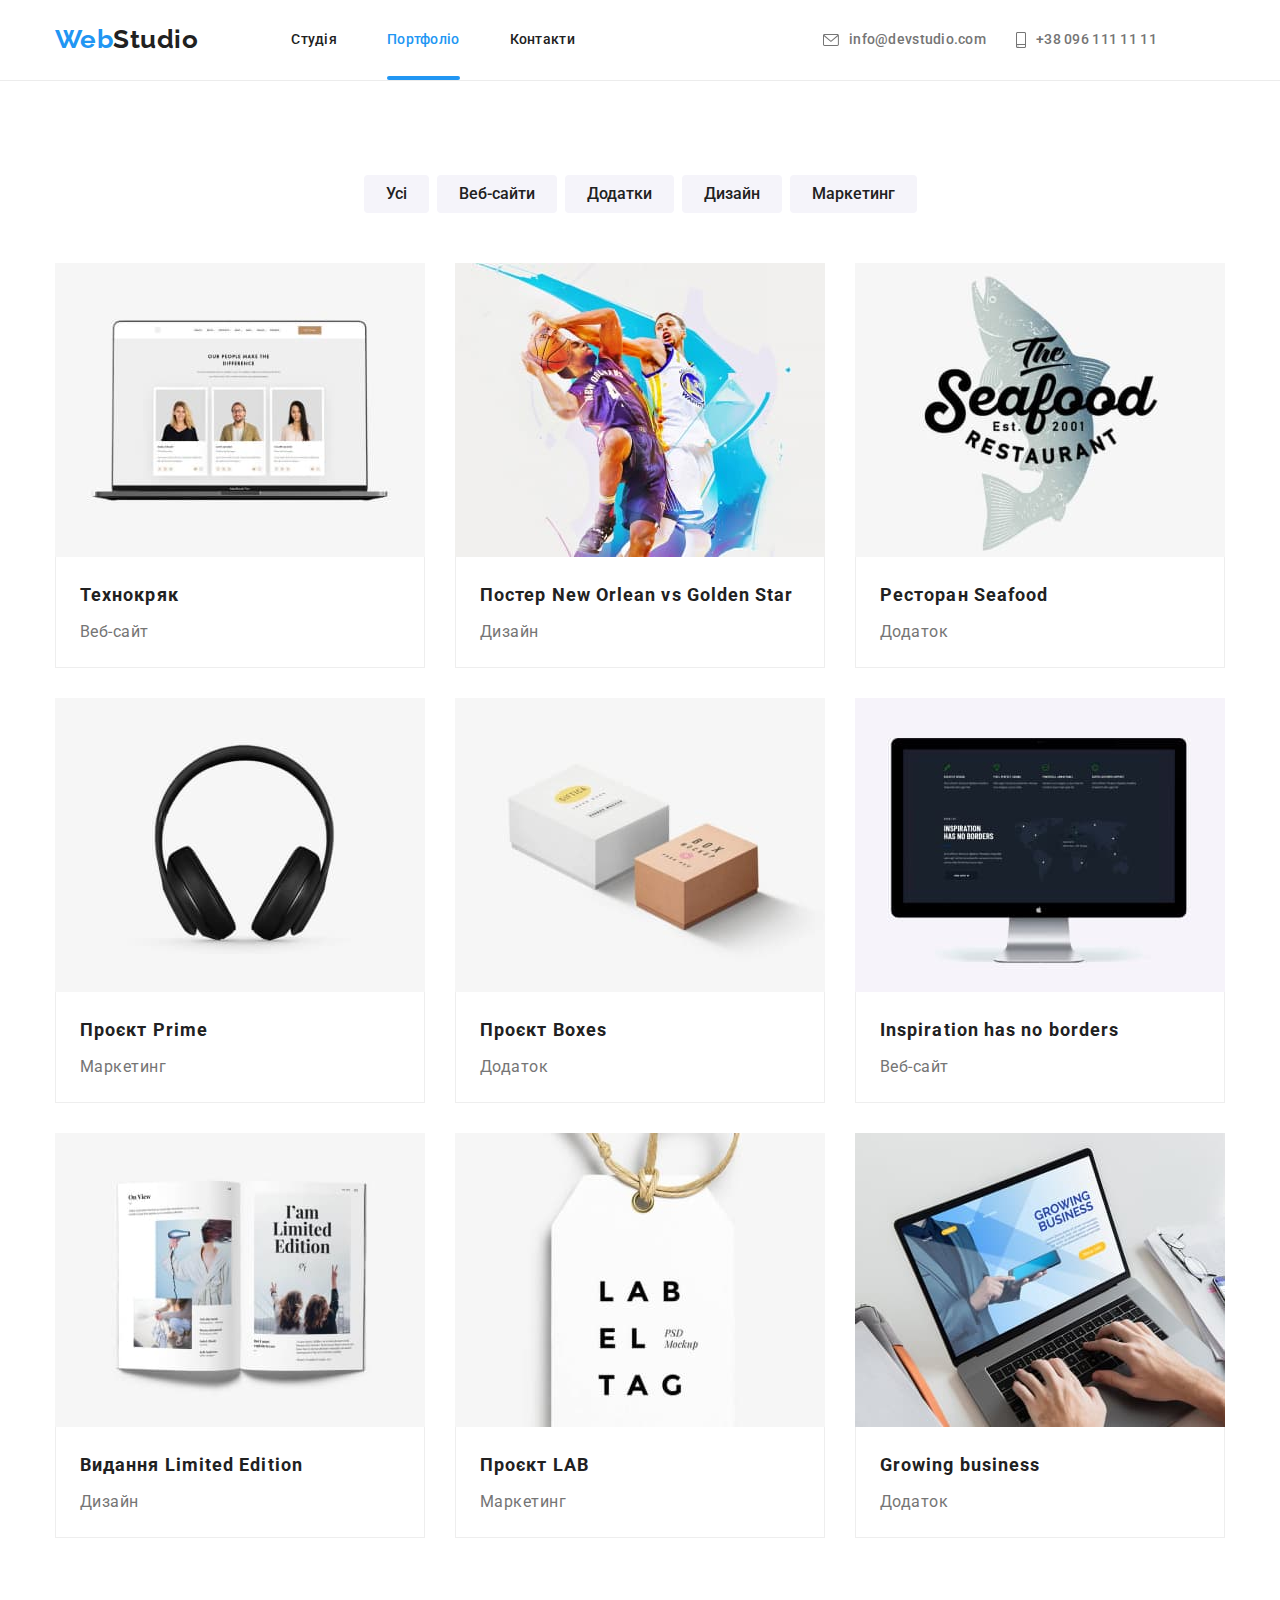
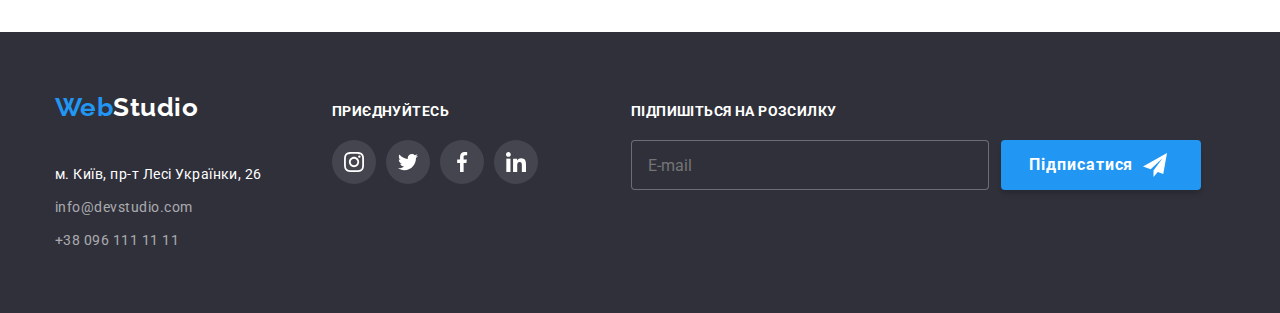
==== commit 4a3a461d: "correction mobile menu footer hero" ====
--- a/portfolio.html
+++ b/portfolio.html
@@ -240,60 +240,63 @@
     </main>
     <footer class="footer">
       <div class="footer__container">
-        <div class="footer__contacts">
-          <a href="./index.html" class="footer__logo"
-            >Web<span class="footer__logo footer__logo--studio">Studio</span></a
-          >
-          <address class="address">
-            <ul class="address__list">
-              <li class="address__item">
-                <a
-                  href="https://goo.gl/maps/CPtrU1FHBa2aNyZL9"
-                  target="_blank"
-                  rel="noopener noreferrer nofollow"
-                  class="address__map"
-                  >м. Київ, пр-т Лесі Українки, 26
-                </a>
+        <div class="footer__box">
+          <div class="footer__contacts">
+            <a href="./index.html" class="footer__logo"
+              >Web<span class="footer__logo footer__logo--studio">Studio</span></a
+            >
+            <address class="address">
+              <ul class="address__list">
+                <li class="address__item">
+                  <a
+                    href="https://goo.gl/maps/CPtrU1FHBa2aNyZL9"
+                    target="_blank"
+                    rel="noopener noreferrer nofollow"
+                    class="address__map"
+                    >м. Київ, пр-т Лесі Українки, 26
+                  </a>
+                </li>
+                <li class="address__item">
+                  <a href="mailto:info@devstudio.com" class="address__link">info@devstudio.com</a>
+                </li>
+                <li class="address__item">
+                  <a href="tel:+380961111111" class="address__link">+38 096 111 11 11</a>
+                </li>
+              </ul>
+            </address>
+          </div>
+          <div class="footer__social">
+            <p class="footer__subtitle">Приєднуйтесь</p>
+
+            <ul class="network__list">
+              <li>
+                <a href="" class="network__link network__link--color"
+                  ><svg class="network__icon network__icon--color" width="20" height="20">
+                    <use href="./images/icons.svg#icon-instagram"></use></svg
+                ></a>
               </li>
-              <li class="address__item">
-                <a href="mailto:info@devstudio.com" class="address__link">info@devstudio.com</a>
+              <li>
+                <a href="" class="network__link network__link--color"
+                  ><svg class="network__icon network__icon--color" width="20" height="20">
+                    <use href="./images/icons.svg#icon-twitter"></use></svg
+                ></a>
               </li>
-              <li class="address__item">
-                <a href="tel:+380961111111" class="address__link">+38 096 111 11 11</a>
+              <li>
+                <a href="" class="network__link network__link--color"
+                  ><svg class="network__icon network__icon--color" width="20" height="20">
+                    <use href="./images/icons.svg#icon-facebook"></use></svg
+                ></a>
+              </li>
+              <li>
+                <a href="" class="network__link network__link--color"
+                  ><svg class="network__icon network__icon--color" width="20" height="20">
+                    <use href="./images/icons.svg#icon-linkedin"></use></svg
+                ></a>
               </li>
             </ul>
-          </address>
+          </div>
         </div>
-        <div class="footer__social">
-          <p class="footer__subtitle">Приєднуйтесь</p>
-
-          <ul class="network__list">
-            <li>
-              <a href="" class="network__link network__link--color"
-                ><svg class="network__icon network__icon--color" width="20" height="20">
-                  <use href="./images/icons.svg#icon-instagram"></use></svg
-              ></a>
-            </li>
-            <li>
-              <a href="" class="network__link network__link--color"
-                ><svg class="network__icon network__icon--color" width="20" height="20">
-                  <use href="./images/icons.svg#icon-twitter"></use></svg
-              ></a>
-            </li>
-            <li>
-              <a href="" class="network__link network__link--color"
-                ><svg class="network__icon network__icon--color" width="20" height="20">
-                  <use href="./images/icons.svg#icon-facebook"></use></svg
-              ></a>
-            </li>
-            <li>
-              <a href="" class="network__link network__link--color"
-                ><svg class="network__icon network__icon--color" width="20" height="20">
-                  <use href="./images/icons.svg#icon-linkedin"></use></svg
-              ></a>
-            </li>
-          </ul>
-        </div>
+
         <div class="subscription">
           <form class="subscription__form">
             <label class="subscription__label" name="subscription-label" for="person-email"
@@ -318,5 +321,57 @@
         </div>
       </div>
     </footer>
+
+    <!-- Mobile-menu -->
+
+    <div class="mobile-menu js-menu-container">
+      <div class="container">
+        <button class="mobile-menu__close-button js-close-menu">
+          <svg width="40" height="40">
+            <use href="./images/icons.svg#icon-mobile-menu-close_40px"></use>
+          </svg>
+        </button>
+        <nav class="mobile-menu__nav">
+          <ul class="mobile-menu__list">
+            <li class="mobile-menu__item">
+              <a href="./index.html" class="mobile-menu__link current">Студія</a>
+            </li>
+            <li class="mobile-menu__item">
+              <a href="./portfolio.html" class="mobile-menu__link">Портфоліо</a>
+            </li>
+            <li class="mobile-menu__item">
+              <a href="#" class="mobile-menu__link">Контакти</a>
+            </li>
+          </ul>
+
+          <ul class="mobile-contacts__list">
+            <li class="mobile-contacts__item">
+              <a href="mailto:info@devstudio.com" class="mobile-contacts__link"
+                >info@devstudio.com</a
+              >
+            </li>
+            <li class="mobile-contacts__item">
+              <a href="tel:+380961111111" class="mobile-contacts__link">+38 096 111 11 11</a>
+            </li>
+          </ul>
+
+          <ul class="mobile-network__list">
+            <li class="mobile-network__item">
+              <a href="" class="mobile-network__link">Instagram</a>
+            </li>
+            <li class="mobile-network__item">
+              <a href="" class="mobile-network__link">Twitter</a>
+            </li>
+            <li class="mobile-network__item">
+              <a href="" class="mobile-network__link">Facebook</a>
+            </li>
+            <li class="mobile-network__item">
+              <a href="" class="mobile-network__link">linkedin</a>
+            </li>
+          </ul>
+        </nav>
+      </div>
+    </div>
+    <script src="./js/mobile-menu.js"></script>
   </body>
 </html>
--- a/css/main.min.css
+++ b/css/main.min.css
@@ -1 +1 @@
-:root{--primary-text-color: #757575;--title-text-color: #212121;--primary-text-footer: rgba(255, 255, 255, 0.6);--accent-color: #2196f3;--primary-white-color: #ffffff;--primary-background-footer: #2f303a;--filter-background: #f5f4fa;--primary-icon-color: #afb1b8;--item-set-gap: 30px;--icon-set-gap: 10px;--transition-time: cubic-bezier(0.4, 0, 0.2, 1)}body{background-color:var(--primary-white-color);color:var(--primary-text-color);font-family:"Roboto",sans-serif;letter-spacing:.03em;margin:0}h1,h2,h3,h4,h5,h6,p{margin:0}ul{list-style:none;margin:0;padding:0}img{display:block;max-width:100%;margin:auto}.section{padding-top:94px;padding-bottom:94px}.title{color:var(--title-text-color);font-weight:700;font-size:36px;line-height:1.17;text-align:center;margin-bottom:50px}.visually-hidden{position:absolute;white-space:nowrap;width:1px;height:1px;overflow:hidden;border:0;padding:0;clip:rect(0 0 0 0);-webkit-clip-path:inset(50%);clip-path:inset(50%);margin:-1px}.primary__button{font-family:inherit;color:var(--primary-white-color);background-color:var(--accent-color);border-radius:4px;border-style:none;font-weight:700;font-size:16px;line-height:1.88;letter-spacing:.06em;cursor:pointer;display:-webkit-box;display:-ms-flexbox;display:flex;margin:0 auto;-webkit-box-pack:center;-ms-flex-pack:center;justify-content:center;padding:10px 32px;-webkit-transition:background-color 250ms var(--transition-time),-webkit-box-shadow 250ms var(--transition-time);transition:background-color 250ms var(--transition-time),-webkit-box-shadow 250ms var(--transition-time);transition:background-color 250ms var(--transition-time),box-shadow 250ms var(--transition-time);transition:background-color 250ms var(--transition-time),box-shadow 250ms var(--transition-time),-webkit-box-shadow 250ms var(--transition-time)}.primary__button:hover,.primary__button:focus{background-color:#188ce8;-webkit-box-shadow:0px 4px 4px rgba(0,0,0,.15);box-shadow:0px 4px 4px rgba(0,0,0,.15)}.primary__button--size{width:200px;height:50px}.backdrop{position:fixed;z-index:1;top:0;left:0;width:100%;height:100%;background-color:rgba(0,0,0,.25);opacity:1;visibility:visible;-webkit-transition:opacity 250ms var(--transition-time),visibility 250ms var(--transition-time);transition:opacity 250ms var(--transition-time),visibility 250ms var(--transition-time)}.backdrop.is-hidden{opacity:0;visibility:hidden;pointer-events:none}.backdrop.is-hidden .modal{-webkit-transform:translate(-50%, -50%) scale(0.5);transform:translate(-50%, -50%) scale(0.5)}.close__button{position:absolute;right:8px;top:8px;width:30px;height:30px;background-color:var(--primary-white-color);border:1px solid rgba(0,0,0,.1019607843);border-radius:50%;content:"";cursor:pointer}.close__icon{position:absolute;top:5px;left:5px;fill:currentColor;-webkit-transition:fill 250ms var(--transition-time);transition:fill 250ms var(--transition-time)}.close__button:hover .close__icon{fill:var(--accent-color)}.checkbox{margin-bottom:30px}.checkbox__input{-webkit-appearance:none;-moz-appearance:none;appearance:none;position:absolute;top:4px;left:3px}.checkbox__label{position:relative;font-size:14px;line-height:1.71;cursor:pointer;display:-webkit-box;display:-ms-flexbox;display:flex;-webkit-box-orient:horizontal;-webkit-box-direction:normal;-ms-flex-direction:row;flex-direction:row;-webkit-box-pack:center;-ms-flex-pack:center;justify-content:center;-webkit-box-align:center;-ms-flex-align:center;align-items:center;gap:7px}.checkbox__link{color:var(--accent-color)}.checkbox__icon{position:relative;cursor:pointer;width:16px;height:15px;border:2px solid var(--title-text-color);border-radius:2px}.check__icon{position:absolute;top:-2px;left:-2px;color:inherit;border-radius:2px;opacity:0;-webkit-transition:background-color 250ms var(--transition-time),fill 250ms var(--transition-time),opacity 250ms var(--transition-time);transition:background-color 250ms var(--transition-time),fill 250ms var(--transition-time),opacity 250ms var(--transition-time)}.checkbox__input:checked+.check__icon{background-color:var(--accent-color);fill:var(--primary-white-color);opacity:1}.modal{position:absolute;top:50%;left:50%;-webkit-transform:translate(-50%, -50%) scale(1);transform:translate(-50%, -50%) scale(1);min-width:528px;min-height:581px;padding:40px;background-color:var(--primary-white-color);-webkit-transition:-webkit-transform 250ms var(--transition-time);transition:-webkit-transform 250ms var(--transition-time);transition:transform 250ms var(--transition-time);transition:transform 250ms var(--transition-time), -webkit-transform 250ms var(--transition-time)}.modal__menu{display:-webkit-box;display:-ms-flexbox;display:flex;-webkit-box-orient:vertical;-webkit-box-direction:normal;-ms-flex-direction:column;flex-direction:column}.modal__title{font-size:20px;line-height:1.15;color:var(--title-text-color);text-align:center;margin-bottom:12px}.modal__control{position:relative;margin-bottom:10px}.modal__label{letter-spacing:.01em;line-height:1.17;font-size:12px;color:var(--primary-text-color);margin-bottom:4px}.modal__input{width:100%;padding:11px 11px 11px 33px;border:1px solid rgba(33,33,33,.2);border-radius:4px;outline:none;-webkit-transition:border-color 250ms var(--transition-time);transition:border-color 250ms var(--transition-time)}.modal__input:focus{border-color:var(--accent-color)}.modal__icon{position:absolute;left:15px;top:50%;-webkit-transform:translateY(-50%);transform:translateY(-50%);fill:#000;-webkit-transition:fill 250ms var(--transition-time);transition:fill 250ms var(--transition-time)}.modal__control:focus-within .modal__icon{fill:var(--accent-color)}.modal__textarea{width:100%;height:120px;padding:12px 16px;border:1px solid rgba(33,33,33,.2);border-radius:4px;outline:none;margin-bottom:20px;resize:none}.modal__textarea:focus{border-color:var(--accent-color)}.textarea{margin-bottom:4px}.modal__textarea::-webkit-input-placeholder{color:rgba(117,117,117,.5);font-size:12px;line-height:1.17;letter-spacing:.01em}.modal__textarea::-moz-placeholder{color:rgba(117,117,117,.5);font-size:12px;line-height:1.17;letter-spacing:.01em}.modal__textarea:-ms-input-placeholder{color:rgba(117,117,117,.5);font-size:12px;line-height:1.17;letter-spacing:.01em}.modal__textarea::-ms-input-placeholder{color:rgba(117,117,117,.5);font-size:12px;line-height:1.17;letter-spacing:.01em}.modal__textarea::placeholder{color:rgba(117,117,117,.5);font-size:12px;line-height:1.17;letter-spacing:.01em}.network__list{display:-webkit-box;display:-ms-flexbox;display:flex;gap:var(--icon-set-gap);-webkit-box-align:center;-ms-flex-align:center;align-items:center;-webkit-box-pack:center;-ms-flex-pack:center;justify-content:center}.network__link{display:-webkit-box;display:-ms-flexbox;display:flex;width:44px;height:44px;border-radius:50%;background-color:var(--primary-white-color);fill:var(--primary-icon-color);-webkit-box-pack:center;-ms-flex-pack:center;justify-content:center;-webkit-box-align:center;-ms-flex-align:center;align-items:center;-webkit-transition:fill 250ms var(--transition-time),background-color 250ms var(--transition-time);transition:fill 250ms var(--transition-time),background-color 250ms var(--transition-time)}.network__link:focus,.network__link:hover{fill:var(--primary-white-color);background-color:var(--accent-color)}.network__icon--color{fill:var(--primary-white-color)}.network__link--color{background-color:rgba(255,255,255,.1)}.advantages{padding-top:60px;padding-bottom:60px}@media(min-width: 1200px){.advantages{padding-top:94px;padding-bottom:94px;margin:0 auto}}.advantages__container{padding-left:15px;padding-right:15px;margin-left:auto;margin-right:auto}@media(min-width: 480px){.advantages__container{width:480px}}@media(min-width: 768px){.advantages__container{width:768px}}@media(min-width: 1200px){.advantages__container{width:1200px}}.advantages__list{display:-webkit-box;display:-ms-flexbox;display:flex;-webkit-box-orient:vertical;-webkit-box-direction:normal;-ms-flex-direction:column;flex-direction:column;gap:var(--item-set-gap)}@media(min-width: 768px){.advantages__list{-webkit-box-orient:horizontal;-webkit-box-direction:normal;-ms-flex-direction:row;flex-direction:row;-ms-flex-wrap:wrap;flex-wrap:wrap}}.advantages__icon{display:-webkit-box;display:-ms-flexbox;display:flex;-webkit-box-align:center;-ms-flex-align:center;align-items:center;-webkit-box-pack:center;-ms-flex-pack:center;justify-content:center;height:120px;background-color:var(--filter-background);margin-bottom:30px;border-radius:4px;margin-left:auto;margin-right:auto}@media(min-width: 1200px){.advantages__icon{height:120px}}.advantages__item{text-align:left}@media(min-width: 480px){.advantages__item{width:450px}}@media(min-width: 768px){.advantages__item{width:354px}}@media(min-width: 1200px){.advantages__item{width:270px}}.advantages__title{visibility:hidden;color:var(--title-text-color)}.advantages__subtitle{color:var(--title-text-color);font-weight:700;font-size:14px;line-height:1.14;text-transform:uppercase;margin-bottom:10px;text-align:center}@media(min-width: 768px){.advantages__subtitle{text-align:left}}.advantages__text{color:var(--primary-text-color);font-size:14px;line-height:1.71}.clients{padding-top:60px;padding-bottom:60px}@media(min-width: 1200px){.clients{padding-top:94px;padding-bottom:94px}}.clients__container{padding-left:15px;padding-right:15px;margin-left:auto;margin-right:auto}@media(min-width: 480px){.clients__container{width:480px}}@media(min-width: 768px){.clients__container{width:768px}}@media(min-width: 1200px){.clients__container{width:1200px}}.clients__list{display:-webkit-box;display:-ms-flexbox;display:flex;-ms-flex-wrap:wrap;flex-wrap:wrap;-webkit-box-pack:center;-ms-flex-pack:center;justify-content:center;gap:var(--item-set-gap)}.clients__item{display:-webkit-box;display:-ms-flexbox;display:flex;-webkit-box-pack:center;-ms-flex-pack:center;justify-content:center;-webkit-box-align:center;-ms-flex-align:center;align-items:center}@media(min-width: 480px){.clients__item{width:210px}}@media(min-width: 768px){.clients__item{width:226px}}@media(min-width: 1200px){.clients__item{width:170px}}.clients__icon{fill:var(--primary-icon-color);-webkit-transition:fill 250ms var(--transition-time);transition:fill 250ms var(--transition-time)}.clients__link{width:100%;height:92px;padding:16px 32px;display:-webkit-box;display:-ms-flexbox;display:flex;border:1px solid var(--primary-icon-color);border-radius:4px;-webkit-box-align:center;-ms-flex-align:center;align-items:center;-webkit-box-pack:center;-ms-flex-pack:center;justify-content:center;fill:var(--primary-icon-color);-webkit-transition:fill 250ms var(--transition-time),border 250ms var(--transition-time);transition:fill 250ms var(--transition-time),border 250ms var(--transition-time)}.clients__link:focus,.clients__link:hover{border:1px solid var(--accent-color)}.clients__link:hover .clients__icon,.clients__link:focus .clients__icon{fill:var(--accent-color)}.footer{background-color:var(--primary-background-footer);padding-top:60px;padding-bottom:60px}.footer__container{padding-left:15px;padding-right:15px;margin-left:auto;margin-right:auto;display:-webkit-box;display:-ms-flexbox;display:flex;-webkit-box-orient:vertical;-webkit-box-direction:normal;-ms-flex-direction:column;flex-direction:column;-webkit-box-align:center;-ms-flex-align:center;align-items:center;gap:60px}@media(min-width: 480px){.footer__container{width:480px}}@media(min-width: 768px){.footer__container{width:768px}}@media(min-width: 1200px){.footer__container{width:1200px;-webkit-box-orient:horizontal;-webkit-box-direction:normal;-ms-flex-direction:row;flex-direction:row;-webkit-box-align:baseline;-ms-flex-align:baseline;align-items:baseline;gap:93px}}.footer__box{display:-webkit-box;display:-ms-flexbox;display:flex;-webkit-box-orient:vertical;-webkit-box-direction:normal;-ms-flex-direction:column;flex-direction:column;gap:60px}@media(min-width: 768px){.footer__box{-webkit-box-orient:horizontal;-webkit-box-direction:normal;-ms-flex-direction:row;flex-direction:row;gap:165px;-webkit-box-align:baseline;-ms-flex-align:baseline;align-items:baseline}}@media(min-width: 1200px){.footer__box{gap:70px}}.footer__contacts{display:-webkit-box;display:-ms-flexbox;display:flex;-webkit-box-orient:vertical;-webkit-box-direction:normal;-ms-flex-direction:column;flex-direction:column;-webkit-box-align:center;-ms-flex-align:center;align-items:center;text-align:center}@media(min-width: 1200px){.footer__contacts{display:block;text-align:left}}.footer__logo{font-family:"Raleway",sans-serif;color:var(--accent-color);-webkit-text-decoration-line:none;text-decoration-line:none;font-weight:700;font-size:26px;line-height:1.19;display:-webkit-box;display:-ms-flexbox;display:flex}.footer__logo--studio{color:var(--primary-white-color);margin-bottom:20px}.footer__subtitle{color:var(--primary-white-color);font-weight:700;font-size:14px;line-height:1.14;text-transform:uppercase;letter-spacing:.03em;margin-bottom:20px;display:block;text-align:center}@media(min-width: 1200px){.footer__subtitle{text-align:left}}.address__list{display:-webkit-box;display:-ms-flexbox;display:flex;-webkit-box-orient:vertical;-webkit-box-direction:normal;-ms-flex-direction:column;flex-direction:column;gap:9px}.address__map{color:var(--primary-white-color);-webkit-text-decoration-line:none;text-decoration-line:none;font-style:normal;font-size:14px;line-height:1.71}.address__link{color:var(--primary-text-footer);font-style:normal;font-size:14px;line-height:1.71;-webkit-text-decoration-line:none;text-decoration-line:none;-webkit-transition:color 250ms var(--transition-time);transition:color 250ms var(--transition-time)}.address__link:focus,.address__link:hover{color:var(--accent-color)}.subscription__label{color:var(--primary-white-color);font-weight:700;font-size:14px;line-height:1.14;text-transform:uppercase;letter-spacing:.03em;margin-bottom:20px;display:block;text-align:center}@media(min-width: 1200px){.subscription__label{text-align:left}}.subscription__sending{gap:12px}@media(min-width: 1200px){.subscription__sending{display:-webkit-box;display:-ms-flexbox;display:flex;-webkit-box-orient:horizontal;-webkit-box-direction:normal;-ms-flex-direction:row;flex-direction:row}}.subscription__input{margin-bottom:20px;height:50px;border:1px solid rgba(255,255,255,.3);border-radius:4px;background-color:var(--primary-background-footer);color:var(--primary-white-color);padding:15px 16px;outline:none}@media(min-width: 320px){.subscription__input{width:300px}}@media(min-width: 480px){.subscription__input{width:450px}}@media(min-width: 1200px){.subscription__input{width:358px}}.subscription__input:focus{border-color:var(--accent-color)}.subscription__button{font-family:inherit;color:var(--primary-white-color);background-color:var(--accent-color);border-color:var(--accent-color);border-radius:4px;border-style:none;font-weight:700;font-size:16px;line-height:1.88;letter-spacing:.06em;cursor:pointer;padding:10px 28px;-webkit-box-shadow:0px 4px 4px rgba(0,0,0,.15);box-shadow:0px 4px 4px rgba(0,0,0,.15);display:-webkit-box;display:-ms-flexbox;display:flex;gap:10px;-webkit-box-orient:horizontal;-webkit-box-direction:normal;-ms-flex-direction:row;flex-direction:row;-webkit-box-align:center;-ms-flex-align:center;align-items:center;width:200px;height:50px;margin-left:auto;margin-right:auto;fill:var(--primary-white-color);-webkit-transition:background-color 250ms var(--transition-time),border-color 250ms var(--transition-time);transition:background-color 250ms var(--transition-time),border-color 250ms var(--transition-time)}.subscription__button:hover{border-color:#188ce8;background-color:#188ce8}.subscription__icon{display:-webkit-box;display:-ms-flexbox;display:flex;-webkit-box-orient:horizontal;-webkit-box-direction:normal;-ms-flex-direction:row;flex-direction:row;-webkit-box-align:center;-ms-flex-align:center;align-items:center}.gallery__list{list-style-type:none;display:-webkit-box;display:-ms-flexbox;display:flex;-ms-flex-wrap:wrap;flex-wrap:wrap;gap:var(--item-set-gap)}@media(min-width: 480px){.gallery__card{width:450px}}@media(min-width: 768px){.gallery__card{width:354px}}@media(min-width: 1200px){.gallery__card{width:370px}}.gallery__link{-webkit-text-decoration-line:none;text-decoration-line:none;display:-webkit-box;display:-ms-flexbox;display:flex;-webkit-box-orient:vertical;-webkit-box-direction:normal;-ms-flex-direction:column;flex-direction:column;-webkit-transition:-webkit-box-shadow 250ms var(--transition-time);transition:-webkit-box-shadow 250ms var(--transition-time);transition:box-shadow 250ms var(--transition-time);transition:box-shadow 250ms var(--transition-time), -webkit-box-shadow 250ms var(--transition-time)}.gallery__link:focus,.gallery__link:hover{-webkit-box-shadow:0px 1px 1px rgba(0,0,0,.12),0px 4px 4px rgba(0,0,0,.06),1px 4px 6px rgba(0,0,0,.16);box-shadow:0px 1px 1px rgba(0,0,0,.12),0px 4px 4px rgba(0,0,0,.06),1px 4px 6px rgba(0,0,0,.16);outline:none}.gallery__item{display:-webkit-box;display:-ms-flexbox;display:flex;-webkit-box-orient:vertical;-webkit-box-direction:normal;-ms-flex-direction:column;flex-direction:column;padding:20px 24px;border-bottom:1px solid #eee;border-right:1px solid #eee;border-left:1px solid #eee}@media(min-width: 480px){.gallery__item{width:450px}}@media(min-width: 768px){.gallery__item{width:354px}}@media(min-width: 1200px){.gallery__item{width:370px}}.gallery__title{color:var(--title-text-color);font-weight:700;font-size:18px;line-height:2;text-align:left;letter-spacing:.06em;margin-bottom:4px}.gallery__text{color:var(--primary-text-color);font-size:16px;line-height:1.88;text-align:left}.gallery__text--hidden{position:absolute;font-size:18px;line-height:1.56;color:var(--primary-white-color);background-color:rgba(33,150,243,.9);display:-webkit-box;display:-ms-flexbox;display:flex;-webkit-box-align:start;-ms-flex-align:start;align-items:flex-start;-webkit-box-pack:center;-ms-flex-pack:center;justify-content:center;top:0;left:0;height:100%;padding-left:47px;padding-right:47px;padding-top:34px;-webkit-transform:translateY(100%);transform:translateY(100%);-webkit-transition:-webkit-transform 250ms var(--transition-time);transition:-webkit-transform 250ms var(--transition-time);transition:transform 250ms var(--transition-time);transition:transform 250ms var(--transition-time), -webkit-transform 250ms var(--transition-time)}.gallery__overflow{position:relative;overflow:hidden}.gallery__link:hover .gallery__text--hidden,.gallery__link:focus .gallery__text--hidden{-webkit-transform:translateX(0);transform:translateX(0)}.header{border-bottom:1px solid #ececec}.header__container{padding-left:15px;padding-right:15px;margin-left:auto;margin-right:auto;display:-webkit-box;display:-ms-flexbox;display:flex}@media(min-width: 480px){.header__container{width:480px}}@media(min-width: 768px){.header__container{width:768px}}@media(min-width: 1200px){.header__container{width:1200px;padding:0 15px;margin:0 auto}}.header__logo{font-family:"Raleway",sans-serif;color:var(--accent-color);font-weight:700;font-size:24px;line-height:1.17;-webkit-text-decoration-line:none;text-decoration-line:none}@media(min-width: 768px){.header__logo{padding-top:24px;padding-bottom:25px;margin-right:93px;font-size:26px;line-height:1.19;padding-top:24px;padding-bottom:25px;margin-right:88px}}@media(min-width: 1200px){.header__logo{margin-right:93px}}.header__logo--studio{color:var(--title-text-color)}.header__nav{display:-webkit-box;display:-ms-flexbox;display:flex}@media(min-width: 1200px){.header__nav{margin-right:93px}}.header__menu{max-width:768px;width:100%;padding:0;margin:0;display:-webkit-box;display:-ms-flexbox;display:flex;-webkit-box-align:center;-ms-flex-align:center;align-items:center}@media(max-width: 768px){.header__menu{-webkit-box-pack:justify;-ms-flex-pack:justify;justify-content:space-between}}.header__burger-menu{background-color:var(--primary-white-color);border:none;padding:0}@media(min-width: 768px){.header__burger-menu{display:none}}.header__list{display:none}@media(min-width: 768px){.header__list{display:-webkit-box;display:-ms-flexbox;display:flex;-webkit-box-align:center;-ms-flex-align:center;align-items:center}}.header__item{display:-webkit-box;display:-ms-flexbox;display:flex;-ms-flex-line-pack:center;align-content:center}.header__item:not(:last-child){margin-right:50px}.header__link{color:var(--title-text-color);-webkit-text-decoration-line:none;text-decoration-line:none;font-weight:500;font-size:12px;line-height:1.14;letter-spacing:.02em;padding-top:32px;padding-bottom:32px;-webkit-transition:color 250ms var(--transition-time);transition:color 250ms var(--transition-time);position:relative}@media(min-width: 1200px){.header__link{font-size:14px;line-height:1.14;padding-top:32px;padding-bottom:32px}}.header__link:hover,.header__link:focus{color:var(--accent-color)}.header__link.current::after{content:"";position:absolute;width:100%;height:4px;background-color:var(--accent-color);border-radius:2px;bottom:0;right:0px}.header__link.current{color:var(--accent-color)}.header-contacts__list{display:none}@media(min-width: 768px){.header-contacts__list{display:-webkit-box;display:-ms-flexbox;display:flex;-webkit-box-orient:vertical;-webkit-box-direction:normal;-ms-flex-direction:column;flex-direction:column;-webkit-box-align:start;-ms-flex-align:start;align-items:flex-start;gap:10px;padding-top:21px;padding-bottom:21px;margin:0}}@media(min-width: 1200px){.header-contacts__list{-webkit-box-orient:horizontal;-webkit-box-direction:normal;-ms-flex-direction:row;flex-direction:row;padding:0;gap:30px}}.header-contacts__item{display:-webkit-box;display:-ms-flexbox;display:flex;-ms-flex-line-pack:center;align-content:center;-webkit-box-pack:center;-ms-flex-pack:center;justify-content:center}.header-contacts__icon{margin-right:10px}.header-contacts__link{color:var(--primary-text-color);-webkit-text-decoration-line:none;text-decoration-line:none;font-weight:500;font-size:12px;line-height:1.14;letter-spacing:.02em;fill:var(--primary-text-color);display:-webkit-box;display:-ms-flexbox;display:flex;-webkit-box-align:center;-ms-flex-align:center;align-items:center;-webkit-box-pack:center;-ms-flex-pack:center;justify-content:center;-webkit-transition:color 250ms var(--transition-time),fill 250ms var(--transition-time);transition:color 250ms var(--transition-time),fill 250ms var(--transition-time)}@media(min-width: 1200px){.header-contacts__link{padding-top:32px;padding-bottom:32px;font-size:14px}}.header-contacts__link:focus,.header-contacts__link:hover{color:var(--accent-color);fill:var(--accent-color)}.hero{background-color:var(--primary-background-footer);display:-webkit-box;display:-ms-flexbox;display:flex;-webkit-box-orient:vertical;-webkit-box-direction:normal;-ms-flex-direction:column;flex-direction:column;-webkit-box-align:center;-ms-flex-align:center;align-items:center;padding:118px 15px;max-width:480px;width:100%;height:100%;margin:0 auto;background-image:-webkit-gradient(linear, left top, right top, from(rgba(47, 48, 58, 0.4)), to(rgba(47, 48, 58, 0.4))),url(../../images/hero-480.jpg);background-image:linear-gradient(to right, rgba(47, 48, 58, 0.4), rgba(47, 48, 58, 0.4)),url(../../images/hero-480.jpg);background-repeat:no-repeat;background-position:center;background-size:cover}@media(min-device-pixel-ratio: 2),(-webkit-min-device-pixel-ratio: 2),(min-resolution: 192dpi),(min-resolution: 2dppx){.hero{background-image:url "../../images/hero-480@2x.jpg"}}@media(min-width: 768px){.hero{max-width:768px;background-image:-webkit-gradient(linear, left top, right top, from(rgba(47, 48, 58, 0.4)), to(rgba(47, 48, 58, 0.4))),url(../../images/hero-768.jpg);background-image:linear-gradient(to right, rgba(47, 48, 58, 0.4), rgba(47, 48, 58, 0.4)),url(../../images/hero-768.jpg)}}@media(min-width: 768px)and (min-device-pixel-ratio: 2),(min-width: 768px)and (-webkit-min-device-pixel-ratio: 2),(min-width: 768px)and (min-resolution: 192dpi),(min-width: 768px)and (min-resolution: 2dppx){.hero{background-image:url "../../images/hero-768@2x.jpg"}}@media(min-width: 1200px){.hero{max-width:1600px;padding-top:200px;padding-bottom:200px;background-image:-webkit-gradient(linear, left top, right top, from(rgba(47, 48, 58, 0.4)), to(rgba(47, 48, 58, 0.4))),url(../../images/hero-1600.jpg);background-image:linear-gradient(to right, rgba(47, 48, 58, 0.4), rgba(47, 48, 58, 0.4)),url(../../images/hero-1600.jpg)}}@media(min-width: 1200px)and (min-device-pixel-ratio: 2),(min-width: 1200px)and (-webkit-min-device-pixel-ratio: 2),(min-width: 1200px)and (min-resolution: 192dpi),(min-width: 1200px)and (min-resolution: 2dppx){.hero{background-image:url "../../images/hero-1600@2x.jpg"}}.hero__container{padding-left:15px;padding-right:15px;margin-left:auto;margin-right:auto}@media(min-width: 480px){.hero__container{width:480px}}@media(min-width: 768px){.hero__container{width:768px;margin:0 auto;padding-left:15px;padding-right:15px}}@media(min-width: 1200px){.hero__container{width:1200px}}.hero__title{color:var(--primary-white-color);font-weight:900;font-size:26px;line-height:1.62;text-align:center;letter-spacing:.06em;text-transform:uppercase;display:-webkit-box;display:-ms-flexbox;display:flex;margin-bottom:30px;margin-right:auto;margin-left:auto}@media(min-width: 1200px){.hero__title{width:696px;font-size:44px;line-height:1.36}}.mobile-menu{position:fixed;top:0;left:0;-webkit-transform:translateX(200%);transform:translateX(200%);max-width:480px;width:100%;height:100%;background-color:var(--primary-white-color);padding:48px 40px;z-index:1;-webkit-transition:-webkit-transform .2s;transition:-webkit-transform .2s;transition:transform .2s;transition:transform .2s, -webkit-transform .2s}@media(min-width: 768px){.mobile-menu{display:none}}.mobile-menu.is-open{-webkit-transform:translateX(0);transform:translateX(0)}.mobile-menu__close-button{background-color:var(--primary-white-color);border:none;position:absolute;top:10px;right:15px;cursor:pointer;display:-webkit-box;display:-ms-flexbox;display:flex;-ms-flex-line-pack:center;align-content:center;padding:0;fill:var(--primary-text-color)}.mobile-menu__close-button:hover,.mobile-menu__close-button:focus{fill:var(--accent-color)}.mobile-menu__nav{display:-webkit-box;display:-ms-flexbox;display:flex;-webkit-box-orient:vertical;-webkit-box-direction:normal;-ms-flex-direction:column;flex-direction:column}.mobile-menu__item:not(:last-child){margin-bottom:32px}.mobile-menu__item:last-child{margin-bottom:302px}.mobile-menu__link{text-decoration:none;color:var(--title-text-color);font-size:40px;font-weight:500}.mobile-menu__link:hover,.mobile-menu__link:focus{color:var(--accent-color)}.mobile-network__list{display:-webkit-box;display:-ms-flexbox;display:flex}.mobile-network__item{padding:1px 10px}.mobile-network__item:not(:last-child){border-right:1px solid rgba(33,33,33,.2)}.mobile-network__item:first-child{padding-left:0px}.mobile-network__link{text-decoration:none;color:var(--accent-color);font-weight:500;font-size:18px;line-height:1.22;letter-spacing:.02em;cursor:pointer}.mobile-contacts__list{display:-webkit-box;display:-ms-flexbox;display:flex;-webkit-box-orient:vertical;-webkit-box-direction:normal;-ms-flex-direction:column;flex-direction:column;gap:32px}.mobile-contacts__list :last-child{margin-bottom:64px}.mobile-contacts__link{text-decoration:none;color:var(--primary-text-color);font-weight:500;font-size:24px}.mobile-contacts__link:hover,.mobile-contacts__link:focus{color:var(--accent-color)}.portfolio{padding-top:60px;padding-bottom:60px}@media(min-width: 1200px){.portfolio{padding-top:94px;padding-bottom:94px}}.portfolio__container{padding-left:15px;padding-right:15px;margin-left:auto;margin-right:auto}@media(min-width: 480px){.portfolio__container{width:480px}}@media(min-width: 768px){.portfolio__container{width:768px}}@media(min-width: 1200px){.portfolio__container{width:1200px}}@media(min-width: 480px){.portfolio__box{display:-webkit-box;display:-ms-flexbox;display:flex;-webkit-box-orient:vertical;-webkit-box-direction:normal;-ms-flex-direction:column;flex-direction:column;-webkit-box-pack:start;-ms-flex-pack:start;justify-content:flex-start}}@media(min-width: 768px){.portfolio__box{-webkit-box-orient:horizontal;-webkit-box-direction:normal;-ms-flex-direction:row;flex-direction:row;gap:8px;-webkit-box-pack:center;-ms-flex-pack:center;justify-content:center}}@media(min-width: 480px){.portfolio__tablet-btn{margin-bottom:15px}}@media(min-width: 768px){.portfolio__tablet-btn{margin-bottom:0}}@media(min-width: 480px){.portfolio__tablet-box{margin-bottom:30px}}@media(min-width: 1200px){.portfolio__tablet-box{margin-bottom:0}}.portfolio__list{display:-webkit-box;display:-ms-flexbox;display:flex;-webkit-box-align:center;-ms-flex-align:center;align-items:center;-ms-flex-wrap:wrap;flex-wrap:wrap;gap:8px}@media(min-width: 480px){.portfolio__list{-webkit-box-pack:start;-ms-flex-pack:start;justify-content:flex-start}}@media(min-width: 768px){.portfolio__list{-webkit-box-pack:center;-ms-flex-pack:center;justify-content:center}}@media(min-width: 1200px){.portfolio__list{margin-bottom:50px}}.portfolio__buttons{color:var(--title-text-color);background-color:var(--filter-background);-webkit-text-decoration-line:none;text-decoration-line:none;border-color:var(--filter-background);border-radius:4px;border-style:none;font-family:inherit;font-weight:500;font-size:16px;line-height:1.63;cursor:pointer;padding:6px 22px;-webkit-transition:color 250ms var(--transition-time),background-color 250ms var(--transition-time),border-color 250ms var(--transition-time),-webkit-box-shadow 250ms var(--transition-time);transition:color 250ms var(--transition-time),background-color 250ms var(--transition-time),border-color 250ms var(--transition-time),-webkit-box-shadow 250ms var(--transition-time);transition:color 250ms var(--transition-time),background-color 250ms var(--transition-time),border-color 250ms var(--transition-time),box-shadow 250ms var(--transition-time);transition:color 250ms var(--transition-time),background-color 250ms var(--transition-time),border-color 250ms var(--transition-time),box-shadow 250ms var(--transition-time),-webkit-box-shadow 250ms var(--transition-time)}.portfolio__buttons:focus,.portfolio__buttons:hover{color:var(--primary-white-color);background-color:var(--accent-color);border-color:var(--accent-color);-webkit-box-shadow:0px 3px 1px rgba(0,0,0,.1),0px 1px 2px rgba(0,0,0,.08),0px 2px 2px rgba(0,0,0,.12);box-shadow:0px 3px 1px rgba(0,0,0,.1),0px 1px 2px rgba(0,0,0,.08),0px 2px 2px rgba(0,0,0,.12)}.profile{background-color:#f5f4fa;padding-top:60px;padding-bottom:60px}@media(min-width: 1200px){.profile{padding-top:94px;padding-bottom:94px}}.profile__container{padding-left:15px;padding-right:15px;margin-left:auto;margin-right:auto}@media(min-width: 480px){.profile__container{width:480px}}@media(min-width: 768px){.profile__container{width:768px}}@media(min-width: 1200px){.profile__container{width:1200px;margin:0 auto}}@media(min-width: 1200px){.profile__card{width:270px}}.profile__title{color:var(--title-text-color);font-weight:700;font-size:36px;line-height:1.17;text-align:center;margin-bottom:50px}.profile__background{background-color:var(--primary-white-color);padding:30px}.profile__list{display:-webkit-box;display:-ms-flexbox;display:flex;-webkit-box-orient:vertical;-webkit-box-direction:normal;-ms-flex-direction:column;flex-direction:column;gap:var(--item-set-gap)}@media(min-width: 768px){.profile__list{-webkit-box-orient:horizontal;-webkit-box-direction:normal;-ms-flex-direction:row;flex-direction:row;-ms-flex-wrap:wrap;flex-wrap:wrap}}.profile__item{display:block;-webkit-box-shadow:0px 1px 3px rgba(0,0,0,.12),0px 1px 1px rgba(0,0,0,.14),0px 2px 1px rgba(0,0,0,.2);box-shadow:0px 1px 3px rgba(0,0,0,.12),0px 1px 1px rgba(0,0,0,.14),0px 2px 1px rgba(0,0,0,.2);border-radius:0px 0px 4px 4px}@media(min-width: 480px){.profile__item{width:450px}}@media(min-width: 768px){.profile__item{width:354px}}@media(min-width: 1200px){.profile__item{width:270px}}.profile__subtitle{color:var(--title-text-color);font-weight:500;font-size:16px;line-height:1.19;text-align:center;margin-bottom:10px}.profile__text{color:var(--primary-text-color);font-size:16px;line-height:1.19;text-align:center;margin-bottom:16px}.projects{padding-top:0px;padding-bottom:94px;display:none}@media(min-width: 1200px){.projects{display:block}}.projects__container{max-width:1200px;width:100%;margin:0 auto;padding-left:15px;padding-right:15px}.projects__title{color:var(--title-text-color);font-weight:700;font-size:36px;line-height:1.17;text-align:center;margin-bottom:50px}.projects__list{position:relative;display:-webkit-box;display:-ms-flexbox;display:flex;gap:var(--item-set-gap)}.projects__subtitle{color:var(--primary-white-color);font-weight:700;font-size:14px;line-height:1.14;text-transform:uppercase;background-color:rgba(47,48,58,.8);display:-webkit-box;display:-ms-flexbox;display:flex;-webkit-box-align:center;-ms-flex-align:center;align-items:center;-webkit-box-pack:center;-ms-flex-pack:center;justify-content:center;position:absolute;width:370px;height:70px;bottom:0}/*# sourceMappingURL=main.min.css.map */+:root{--primary-text-color: #757575;--title-text-color: #212121;--primary-text-footer: rgba(255, 255, 255, 0.6);--accent-color: #2196f3;--primary-white-color: #ffffff;--primary-background-footer: #2f303a;--filter-background: #f5f4fa;--primary-icon-color: #afb1b8;--item-set-gap: 30px;--icon-set-gap: 10px;--transition-time: cubic-bezier(0.4, 0, 0.2, 1)}body{background-color:var(--primary-white-color);color:var(--primary-text-color);font-family:"Roboto",sans-serif;letter-spacing:.03em;margin:0}h1,h2,h3,h4,h5,h6,p{margin:0}ul{list-style:none;margin:0;padding:0}img{display:block;max-width:100%;margin:auto}.section{padding-top:94px;padding-bottom:94px}.title{color:var(--title-text-color);font-weight:700;font-size:36px;line-height:1.17;text-align:center;margin-bottom:50px}.visually-hidden{position:absolute;white-space:nowrap;width:1px;height:1px;overflow:hidden;border:0;padding:0;clip:rect(0 0 0 0);-webkit-clip-path:inset(50%);clip-path:inset(50%);margin:-1px}.primary__button{font-family:inherit;color:var(--primary-white-color);background-color:var(--accent-color);border-radius:4px;border-style:none;font-weight:700;font-size:16px;line-height:1.88;letter-spacing:.06em;cursor:pointer;display:-webkit-box;display:-ms-flexbox;display:flex;margin:0 auto;-webkit-box-pack:center;-ms-flex-pack:center;justify-content:center;padding:10px 32px;-webkit-transition:background-color 250ms var(--transition-time),-webkit-box-shadow 250ms var(--transition-time);transition:background-color 250ms var(--transition-time),-webkit-box-shadow 250ms var(--transition-time);transition:background-color 250ms var(--transition-time),box-shadow 250ms var(--transition-time);transition:background-color 250ms var(--transition-time),box-shadow 250ms var(--transition-time),-webkit-box-shadow 250ms var(--transition-time)}.primary__button:hover,.primary__button:focus{background-color:#188ce8;-webkit-box-shadow:0px 4px 4px rgba(0,0,0,.15);box-shadow:0px 4px 4px rgba(0,0,0,.15)}.primary__button--size{width:200px;height:50px}.backdrop{position:fixed;z-index:1;top:0;left:0;width:100%;height:100%;background-color:rgba(0,0,0,.25);opacity:1;visibility:visible;-webkit-transition:opacity 250ms var(--transition-time),visibility 250ms var(--transition-time);transition:opacity 250ms var(--transition-time),visibility 250ms var(--transition-time)}.backdrop.is-hidden{opacity:0;visibility:hidden;pointer-events:none}.backdrop.is-hidden .modal{-webkit-transform:translate(-50%, -50%) scale(0.5);transform:translate(-50%, -50%) scale(0.5)}.close__button{position:absolute;right:8px;top:8px;width:30px;height:30px;background-color:var(--primary-white-color);border:1px solid rgba(0,0,0,.1019607843);border-radius:50%;content:"";cursor:pointer}.close__icon{position:absolute;top:5px;left:5px;fill:currentColor;-webkit-transition:fill 250ms var(--transition-time);transition:fill 250ms var(--transition-time)}.close__button:hover .close__icon{fill:var(--accent-color)}.checkbox{margin-bottom:30px}.checkbox__input{-webkit-appearance:none;-moz-appearance:none;appearance:none;position:absolute;top:4px;left:3px}.checkbox__label{position:relative;font-size:12px;line-height:1.71;cursor:pointer;display:-webkit-box;display:-ms-flexbox;display:flex;-webkit-box-orient:horizontal;-webkit-box-direction:normal;-ms-flex-direction:row;flex-direction:row;-webkit-box-pack:center;-ms-flex-pack:center;justify-content:center;-webkit-box-align:center;-ms-flex-align:center;align-items:center;gap:7px}@media(min-width: 1200px){.checkbox__label{font-size:14px}}.checkbox__link{color:var(--accent-color)}.checkbox__icon{position:relative;cursor:pointer;width:16px;height:15px;border:2px solid var(--title-text-color);border-radius:2px}.check__icon{position:absolute;top:-2px;left:-2px;color:inherit;border-radius:2px;opacity:0;-webkit-transition:background-color 250ms var(--transition-time),fill 250ms var(--transition-time),opacity 250ms var(--transition-time);transition:background-color 250ms var(--transition-time),fill 250ms var(--transition-time),opacity 250ms var(--transition-time)}.checkbox__input:checked+.check__icon{background-color:var(--accent-color);fill:var(--primary-white-color);opacity:1}.modal{position:absolute;top:50%;left:50%;-webkit-transform:translate(-50%, -50%) scale(1);transform:translate(-50%, -50%) scale(1);width:450px;min-height:609px;padding:40px;background-color:var(--primary-white-color);-webkit-transition:-webkit-transform 250ms var(--transition-time);transition:-webkit-transform 250ms var(--transition-time);transition:transform 250ms var(--transition-time);transition:transform 250ms var(--transition-time), -webkit-transform 250ms var(--transition-time)}@media(min-width: 1200px){.modal{width:528px;min-height:581px}}.modal__menu{display:-webkit-box;display:-ms-flexbox;display:flex;-webkit-box-orient:vertical;-webkit-box-direction:normal;-ms-flex-direction:column;flex-direction:column}.modal__title{font-size:20px;line-height:1.15;color:var(--title-text-color);text-align:center;margin-bottom:12px}.modal__control{position:relative;margin-bottom:10px}.modal__label{letter-spacing:.01em;line-height:1.17;font-size:12px;color:var(--primary-text-color);margin-bottom:4px}.modal__input{width:100%;padding:11px 11px 11px 33px;border:1px solid rgba(33,33,33,.2);border-radius:4px;outline:none;-webkit-transition:border-color 250ms var(--transition-time);transition:border-color 250ms var(--transition-time)}.modal__input:focus{border-color:var(--accent-color)}.modal__icon{position:absolute;left:15px;top:50%;-webkit-transform:translateY(-50%);transform:translateY(-50%);fill:#000;-webkit-transition:fill 250ms var(--transition-time);transition:fill 250ms var(--transition-time)}.modal__control:focus-within .modal__icon{fill:var(--accent-color)}.modal__textarea{width:100%;height:120px;padding:12px 16px;border:1px solid rgba(33,33,33,.2);border-radius:4px;outline:none;margin-bottom:20px;resize:none}.modal__textarea:focus{border-color:var(--accent-color)}.textarea{margin-bottom:4px}.modal__textarea::-webkit-input-placeholder{color:rgba(117,117,117,.5);font-size:12px;line-height:1.17;letter-spacing:.01em}.modal__textarea::-moz-placeholder{color:rgba(117,117,117,.5);font-size:12px;line-height:1.17;letter-spacing:.01em}.modal__textarea:-ms-input-placeholder{color:rgba(117,117,117,.5);font-size:12px;line-height:1.17;letter-spacing:.01em}.modal__textarea::-ms-input-placeholder{color:rgba(117,117,117,.5);font-size:12px;line-height:1.17;letter-spacing:.01em}.modal__textarea::placeholder{color:rgba(117,117,117,.5);font-size:12px;line-height:1.17;letter-spacing:.01em}.network__list{display:-webkit-box;display:-ms-flexbox;display:flex;gap:var(--icon-set-gap);-webkit-box-align:center;-ms-flex-align:center;align-items:center;-webkit-box-pack:center;-ms-flex-pack:center;justify-content:center}.network__link{display:-webkit-box;display:-ms-flexbox;display:flex;width:44px;height:44px;border-radius:50%;background-color:var(--primary-white-color);fill:var(--primary-icon-color);-webkit-box-pack:center;-ms-flex-pack:center;justify-content:center;-webkit-box-align:center;-ms-flex-align:center;align-items:center;-webkit-transition:fill 250ms var(--transition-time),background-color 250ms var(--transition-time);transition:fill 250ms var(--transition-time),background-color 250ms var(--transition-time)}.network__link:focus,.network__link:hover{fill:var(--primary-white-color);background-color:var(--accent-color)}.network__icon--color{fill:var(--primary-white-color)}.network__link--color{background-color:rgba(255,255,255,.1)}.advantages{padding-top:60px;padding-bottom:60px}@media(min-width: 1200px){.advantages{padding-top:94px;padding-bottom:94px;margin:0 auto}}.advantages__container{padding-left:15px;padding-right:15px;margin-left:auto;margin-right:auto}@media(min-width: 480px){.advantages__container{width:480px}}@media(min-width: 768px){.advantages__container{width:768px}}@media(min-width: 1200px){.advantages__container{width:1200px}}.advantages__list{display:-webkit-box;display:-ms-flexbox;display:flex;-webkit-box-orient:vertical;-webkit-box-direction:normal;-ms-flex-direction:column;flex-direction:column;gap:var(--item-set-gap)}@media(min-width: 768px){.advantages__list{-webkit-box-orient:horizontal;-webkit-box-direction:normal;-ms-flex-direction:row;flex-direction:row;-ms-flex-wrap:wrap;flex-wrap:wrap}}.advantages__icon{display:-webkit-box;display:-ms-flexbox;display:flex;-webkit-box-align:center;-ms-flex-align:center;align-items:center;-webkit-box-pack:center;-ms-flex-pack:center;justify-content:center;height:120px;background-color:var(--filter-background);margin-bottom:30px;border-radius:4px;margin-left:auto;margin-right:auto}@media(min-width: 1200px){.advantages__icon{height:120px}}.advantages__item{text-align:left}@media(min-width: 480px){.advantages__item{width:450px}}@media(min-width: 768px){.advantages__item{width:354px}}@media(min-width: 1200px){.advantages__item{width:270px}}.advantages__title{visibility:hidden;color:var(--title-text-color)}.advantages__subtitle{color:var(--title-text-color);font-weight:700;font-size:14px;line-height:1.14;text-transform:uppercase;margin-bottom:10px;text-align:center}@media(min-width: 768px){.advantages__subtitle{text-align:left}}.advantages__text{color:var(--primary-text-color);font-size:14px;line-height:1.71}.clients{padding-top:60px;padding-bottom:60px}@media(min-width: 1200px){.clients{padding-top:94px;padding-bottom:94px}}.clients__container{padding-left:15px;padding-right:15px;margin-left:auto;margin-right:auto}@media(min-width: 480px){.clients__container{width:480px}}@media(min-width: 768px){.clients__container{width:768px}}@media(min-width: 1200px){.clients__container{width:1200px}}.clients__list{display:-webkit-box;display:-ms-flexbox;display:flex;-ms-flex-wrap:wrap;flex-wrap:wrap;-webkit-box-pack:center;-ms-flex-pack:center;justify-content:center;gap:var(--item-set-gap)}.clients__item{display:-webkit-box;display:-ms-flexbox;display:flex;-webkit-box-pack:center;-ms-flex-pack:center;justify-content:center;-webkit-box-align:center;-ms-flex-align:center;align-items:center}@media(min-width: 480px){.clients__item{width:210px}}@media(min-width: 768px){.clients__item{width:226px}}@media(min-width: 1200px){.clients__item{width:170px}}.clients__icon{fill:var(--primary-icon-color);-webkit-transition:fill 250ms var(--transition-time);transition:fill 250ms var(--transition-time)}.clients__link{width:100%;height:92px;padding:16px 32px;display:-webkit-box;display:-ms-flexbox;display:flex;border:1px solid var(--primary-icon-color);border-radius:4px;-webkit-box-align:center;-ms-flex-align:center;align-items:center;-webkit-box-pack:center;-ms-flex-pack:center;justify-content:center;fill:var(--primary-icon-color);-webkit-transition:fill 250ms var(--transition-time),border 250ms var(--transition-time);transition:fill 250ms var(--transition-time),border 250ms var(--transition-time)}.clients__link:focus,.clients__link:hover{border:1px solid var(--accent-color)}.clients__link:hover .clients__icon,.clients__link:focus .clients__icon{fill:var(--accent-color)}.footer{background-color:var(--primary-background-footer);padding-top:60px;padding-bottom:60px}.footer__container{padding-left:15px;padding-right:15px;margin-left:auto;margin-right:auto;display:-webkit-box;display:-ms-flexbox;display:flex;-webkit-box-orient:vertical;-webkit-box-direction:normal;-ms-flex-direction:column;flex-direction:column;-webkit-box-align:center;-ms-flex-align:center;align-items:center;gap:60px}@media(min-width: 480px){.footer__container{width:480px}}@media(min-width: 768px){.footer__container{width:768px}}@media(min-width: 1200px){.footer__container{width:1200px;-webkit-box-orient:horizontal;-webkit-box-direction:normal;-ms-flex-direction:row;flex-direction:row;-webkit-box-align:baseline;-ms-flex-align:baseline;align-items:baseline;gap:93px}}.footer__box{display:-webkit-box;display:-ms-flexbox;display:flex;-webkit-box-orient:vertical;-webkit-box-direction:normal;-ms-flex-direction:column;flex-direction:column;gap:60px}@media(min-width: 768px){.footer__box{-webkit-box-orient:horizontal;-webkit-box-direction:normal;-ms-flex-direction:row;flex-direction:row;gap:165px;-webkit-box-align:baseline;-ms-flex-align:baseline;align-items:baseline}}@media(min-width: 1200px){.footer__box{gap:70px}}.footer__contacts{display:-webkit-box;display:-ms-flexbox;display:flex;-webkit-box-orient:vertical;-webkit-box-direction:normal;-ms-flex-direction:column;flex-direction:column;-webkit-box-align:center;-ms-flex-align:center;align-items:center;text-align:center}@media(min-width: 1200px){.footer__contacts{display:block;text-align:left}}.footer__logo{font-family:"Raleway",sans-serif;color:var(--accent-color);-webkit-text-decoration-line:none;text-decoration-line:none;font-weight:700;font-size:26px;line-height:1.19;display:-webkit-box;display:-ms-flexbox;display:flex;margin-bottom:20px}.footer__logo--studio{color:var(--primary-white-color)}.footer__subtitle{color:var(--primary-white-color);font-weight:700;font-size:14px;line-height:1.14;text-transform:uppercase;letter-spacing:.03em;margin-bottom:20px;display:block;text-align:center}@media(min-width: 1200px){.footer__subtitle{text-align:left}}.address__list{display:-webkit-box;display:-ms-flexbox;display:flex;-webkit-box-orient:vertical;-webkit-box-direction:normal;-ms-flex-direction:column;flex-direction:column;gap:9px}.address__map{color:var(--primary-white-color);-webkit-text-decoration-line:none;text-decoration-line:none;font-style:normal;font-size:14px;line-height:1.71}.address__link{color:var(--primary-text-footer);font-style:normal;font-size:14px;line-height:1.71;-webkit-text-decoration-line:none;text-decoration-line:none;-webkit-transition:color 250ms var(--transition-time);transition:color 250ms var(--transition-time)}.address__link:focus,.address__link:hover{color:var(--accent-color)}.subscription__label{color:var(--primary-white-color);font-weight:700;font-size:14px;line-height:1.14;text-transform:uppercase;letter-spacing:.03em;margin-bottom:20px;display:block;text-align:center}@media(min-width: 1200px){.subscription__label{text-align:left}}.subscription__sending{gap:12px}@media(min-width: 1200px){.subscription__sending{display:-webkit-box;display:-ms-flexbox;display:flex;-webkit-box-orient:horizontal;-webkit-box-direction:normal;-ms-flex-direction:row;flex-direction:row}}.subscription__input{margin-bottom:20px;height:50px;border:1px solid rgba(255,255,255,.3);border-radius:4px;background-color:var(--primary-background-footer);color:var(--primary-white-color);padding:15px 16px;outline:none}@media(min-width: 320px){.subscription__input{width:300px}}@media(min-width: 480px){.subscription__input{width:450px}}@media(min-width: 1200px){.subscription__input{width:358px}}.subscription__input:focus{border-color:var(--accent-color)}.subscription__button{font-family:inherit;color:var(--primary-white-color);background-color:var(--accent-color);border-color:var(--accent-color);border-radius:4px;border-style:none;font-weight:700;font-size:16px;line-height:1.88;letter-spacing:.06em;cursor:pointer;padding:10px 28px;-webkit-box-shadow:0px 4px 4px rgba(0,0,0,.15);box-shadow:0px 4px 4px rgba(0,0,0,.15);display:-webkit-box;display:-ms-flexbox;display:flex;gap:10px;-webkit-box-orient:horizontal;-webkit-box-direction:normal;-ms-flex-direction:row;flex-direction:row;-webkit-box-align:center;-ms-flex-align:center;align-items:center;width:200px;height:50px;margin-left:auto;margin-right:auto;fill:var(--primary-white-color);-webkit-transition:background-color 250ms var(--transition-time),border-color 250ms var(--transition-time);transition:background-color 250ms var(--transition-time),border-color 250ms var(--transition-time)}.subscription__button:hover{border-color:#188ce8;background-color:#188ce8}.subscription__icon{display:-webkit-box;display:-ms-flexbox;display:flex;-webkit-box-orient:horizontal;-webkit-box-direction:normal;-ms-flex-direction:row;flex-direction:row;-webkit-box-align:center;-ms-flex-align:center;align-items:center}.gallery__list{list-style-type:none;display:-webkit-box;display:-ms-flexbox;display:flex;-ms-flex-wrap:wrap;flex-wrap:wrap;gap:var(--item-set-gap)}@media(min-width: 480px){.gallery__card{width:450px}}@media(min-width: 768px){.gallery__card{width:354px}}@media(min-width: 1200px){.gallery__card{width:370px}}.gallery__link{-webkit-text-decoration-line:none;text-decoration-line:none;display:-webkit-box;display:-ms-flexbox;display:flex;-webkit-box-orient:vertical;-webkit-box-direction:normal;-ms-flex-direction:column;flex-direction:column;-webkit-transition:-webkit-box-shadow 250ms var(--transition-time);transition:-webkit-box-shadow 250ms var(--transition-time);transition:box-shadow 250ms var(--transition-time);transition:box-shadow 250ms var(--transition-time), -webkit-box-shadow 250ms var(--transition-time)}.gallery__link:focus,.gallery__link:hover{-webkit-box-shadow:0px 1px 1px rgba(0,0,0,.12),0px 4px 4px rgba(0,0,0,.06),1px 4px 6px rgba(0,0,0,.16);box-shadow:0px 1px 1px rgba(0,0,0,.12),0px 4px 4px rgba(0,0,0,.06),1px 4px 6px rgba(0,0,0,.16);outline:none}.gallery__item{display:-webkit-box;display:-ms-flexbox;display:flex;-webkit-box-orient:vertical;-webkit-box-direction:normal;-ms-flex-direction:column;flex-direction:column;padding:20px 24px;border-bottom:1px solid #eee;border-right:1px solid #eee;border-left:1px solid #eee}@media(min-width: 480px){.gallery__item{width:450px}}@media(min-width: 768px){.gallery__item{width:354px}}@media(min-width: 1200px){.gallery__item{width:370px}}.gallery__title{color:var(--title-text-color);font-weight:700;font-size:18px;line-height:2;text-align:left;letter-spacing:.06em;margin-bottom:4px}.gallery__text{color:var(--primary-text-color);font-size:16px;line-height:1.88;text-align:left}.gallery__text--hidden{position:absolute;font-size:18px;line-height:1.56;color:var(--primary-white-color);background-color:rgba(33,150,243,.9);display:-webkit-box;display:-ms-flexbox;display:flex;-webkit-box-align:start;-ms-flex-align:start;align-items:flex-start;-webkit-box-pack:center;-ms-flex-pack:center;justify-content:center;top:0;left:0;height:100%;padding-left:47px;padding-right:47px;padding-top:34px;-webkit-transform:translateY(100%);transform:translateY(100%);-webkit-transition:-webkit-transform 250ms var(--transition-time);transition:-webkit-transform 250ms var(--transition-time);transition:transform 250ms var(--transition-time);transition:transform 250ms var(--transition-time), -webkit-transform 250ms var(--transition-time)}.gallery__overflow{position:relative;overflow:hidden}.gallery__link:hover .gallery__text--hidden,.gallery__link:focus .gallery__text--hidden{-webkit-transform:translateX(0);transform:translateX(0)}.header{border-bottom:1px solid #ececec}.header__container{padding-left:15px;padding-right:15px;margin-left:auto;margin-right:auto;display:-webkit-box;display:-ms-flexbox;display:flex}@media(min-width: 480px){.header__container{width:480px}}@media(min-width: 768px){.header__container{width:768px}}@media(min-width: 1200px){.header__container{width:1200px;padding:0 15px;margin:0 auto}}.header__logo{font-family:"Raleway",sans-serif;color:var(--accent-color);font-weight:700;font-size:24px;line-height:1.17;-webkit-text-decoration-line:none;text-decoration-line:none}@media(min-width: 768px){.header__logo{padding-top:24px;padding-bottom:25px;margin-right:93px;font-size:26px;line-height:1.19;padding-top:24px;padding-bottom:25px;margin-right:88px}}@media(min-width: 1200px){.header__logo{margin-right:93px}}.header__logo--studio{color:var(--title-text-color)}.header__nav{display:-webkit-box;display:-ms-flexbox;display:flex}@media(min-width: 1200px){.header__nav{margin-right:93px}}.header__menu{max-width:768px;width:100%;padding:0;margin:0;display:-webkit-box;display:-ms-flexbox;display:flex;-webkit-box-align:center;-ms-flex-align:center;align-items:center}@media(max-width: 768px){.header__menu{-webkit-box-pack:justify;-ms-flex-pack:justify;justify-content:space-between}}.header__burger-menu{background-color:var(--primary-white-color);border:none;padding:0}@media(min-width: 768px){.header__burger-menu{display:none}}.header__list{display:none}@media(min-width: 768px){.header__list{display:-webkit-box;display:-ms-flexbox;display:flex;-webkit-box-align:center;-ms-flex-align:center;align-items:center}}.header__item{display:-webkit-box;display:-ms-flexbox;display:flex;-ms-flex-line-pack:center;align-content:center}.header__item:not(:last-child){margin-right:50px}.header__link{color:var(--title-text-color);-webkit-text-decoration-line:none;text-decoration-line:none;font-weight:500;font-size:12px;line-height:1.14;letter-spacing:.02em;padding-top:32px;padding-bottom:32px;-webkit-transition:color 250ms var(--transition-time);transition:color 250ms var(--transition-time);position:relative}@media(min-width: 1200px){.header__link{font-size:14px;line-height:1.14;padding-top:32px;padding-bottom:32px}}.header__link:hover,.header__link:focus{color:var(--accent-color)}.header__link.current::after{content:"";position:absolute;width:100%;height:4px;background-color:var(--accent-color);border-radius:2px;bottom:0;right:0px}.header__link.current{color:var(--accent-color)}.header-contacts__list{display:none}@media(min-width: 768px){.header-contacts__list{display:-webkit-box;display:-ms-flexbox;display:flex;-webkit-box-orient:vertical;-webkit-box-direction:normal;-ms-flex-direction:column;flex-direction:column;-webkit-box-align:start;-ms-flex-align:start;align-items:flex-start;gap:10px;padding-top:21px;padding-bottom:21px;margin:0}}@media(min-width: 1200px){.header-contacts__list{-webkit-box-orient:horizontal;-webkit-box-direction:normal;-ms-flex-direction:row;flex-direction:row;padding:0;gap:30px}}.header-contacts__item{display:-webkit-box;display:-ms-flexbox;display:flex;-ms-flex-line-pack:center;align-content:center;-webkit-box-pack:center;-ms-flex-pack:center;justify-content:center}.header-contacts__icon{margin-right:10px}.header-contacts__link{color:var(--primary-text-color);-webkit-text-decoration-line:none;text-decoration-line:none;font-weight:500;font-size:12px;line-height:1.14;letter-spacing:.02em;fill:var(--primary-text-color);display:-webkit-box;display:-ms-flexbox;display:flex;-webkit-box-align:center;-ms-flex-align:center;align-items:center;-webkit-box-pack:center;-ms-flex-pack:center;justify-content:center;-webkit-transition:color 250ms var(--transition-time),fill 250ms var(--transition-time);transition:color 250ms var(--transition-time),fill 250ms var(--transition-time)}@media(min-width: 1200px){.header-contacts__link{padding-top:32px;padding-bottom:32px;font-size:14px}}.header-contacts__link:focus,.header-contacts__link:hover{color:var(--accent-color);fill:var(--accent-color)}.hero{background-color:var(--primary-background-footer);display:-webkit-box;display:-ms-flexbox;display:flex;-webkit-box-orient:vertical;-webkit-box-direction:normal;-ms-flex-direction:column;flex-direction:column;-webkit-box-align:center;-ms-flex-align:center;align-items:center;padding-top:118px;padding-bottom:118px;max-width:480px;width:100%;height:100%;margin:0 auto;background-image:-webkit-gradient(linear, left top, right top, from(rgba(47, 48, 58, 0.4)), to(rgba(47, 48, 58, 0.4))),url(../images/hero-480.jpg);background-image:linear-gradient(to right, rgba(47, 48, 58, 0.4), rgba(47, 48, 58, 0.4)),url(../images/hero-480.jpg);background-repeat:no-repeat;background-position:center;background-size:cover}@media(min-device-pixel-ratio: 2),(-webkit-min-device-pixel-ratio: 2),(min-resolution: 192dpi),(min-resolution: 2dppx){.hero{background-image:-webkit-gradient(linear, left top, right top, from(rgba(47, 48, 58, 0.4)), to(rgba(47, 48, 58, 0.4))),url("../images/hero-480@2x.jpg");background-image:linear-gradient(to right, rgba(47, 48, 58, 0.4), rgba(47, 48, 58, 0.4)),url("../images/hero-480@2x.jpg")}}@media(min-width: 768px){.hero{max-width:768px;background-image:-webkit-gradient(linear, left top, right top, from(rgba(47, 48, 58, 0.4)), to(rgba(47, 48, 58, 0.4))),url(../images/hero-768.jpg);background-image:linear-gradient(to right, rgba(47, 48, 58, 0.4), rgba(47, 48, 58, 0.4)),url(../images/hero-768.jpg)}}@media(min-width: 768px)and (min-device-pixel-ratio: 2),(min-width: 768px)and (-webkit-min-device-pixel-ratio: 2),(min-width: 768px)and (min-resolution: 192dpi),(min-width: 768px)and (min-resolution: 2dppx){.hero{background-image:-webkit-gradient(linear, left top, right top, from(rgba(47, 48, 58, 0.4)), to(rgba(47, 48, 58, 0.4))),url("../images/hero-768@2x.jpg");background-image:linear-gradient(to right, rgba(47, 48, 58, 0.4), rgba(47, 48, 58, 0.4)),url("../images/hero-768@2x.jpg")}}@media(min-width: 1200px){.hero{max-width:1600px;padding-top:200px;padding-bottom:200px;background-image:-webkit-gradient(linear, left top, right top, from(rgba(47, 48, 58, 0.4)), to(rgba(47, 48, 58, 0.4))),url(../images/hero-1600.jpg);background-image:linear-gradient(to right, rgba(47, 48, 58, 0.4), rgba(47, 48, 58, 0.4)),url(../images/hero-1600.jpg)}}@media(min-width: 1200px)and (min-device-pixel-ratio: 2),(min-width: 1200px)and (-webkit-min-device-pixel-ratio: 2),(min-width: 1200px)and (min-resolution: 192dpi),(min-width: 1200px)and (min-resolution: 2dppx){.hero{background-image:-webkit-gradient(linear, left top, right top, from(rgba(47, 48, 58, 0.4)), to(rgba(47, 48, 58, 0.4))),url("../images/hero-1600@2x.jpg");background-image:linear-gradient(to right, rgba(47, 48, 58, 0.4), rgba(47, 48, 58, 0.4)),url("../images/hero-1600@2x.jpg")}}.hero__container{padding-left:15px;padding-right:15px;margin-left:auto;margin-right:auto}@media(min-width: 480px){.hero__container{width:480px}}@media(min-width: 768px){.hero__container{width:768px}}@media(min-width: 1200px){.hero__container{width:1200px}}.hero__title{color:var(--primary-white-color);font-weight:900;font-size:26px;line-height:1.62;text-align:center;letter-spacing:.06em;text-transform:uppercase;display:-webkit-box;display:-ms-flexbox;display:flex;margin-bottom:30px;margin-right:auto;margin-left:auto}@media(min-width: 768px){.hero__title{width:360px}}@media(min-width: 1200px){.hero__title{width:696px;font-size:44px;line-height:1.36}}.mobile-menu{position:fixed;top:0;left:0;-webkit-transform:translateX(200%);transform:translateX(200%);width:100%;height:796px;background-color:var(--primary-white-color);padding:48px 40px;z-index:1;-webkit-transition:-webkit-transform .2s;transition:-webkit-transform .2s;transition:transform .2s;transition:transform .2s, -webkit-transform .2s;overflow-y:scrolls}@media(min-width: 768px){.mobile-menu{display:none}}.mobile-menu.is-open{-webkit-transform:translateX(0);transform:translateX(0)}.mobile-menu__close-button{background-color:var(--primary-white-color);border:none;position:absolute;top:10px;right:15px;cursor:pointer;display:-webkit-box;display:-ms-flexbox;display:flex;-ms-flex-line-pack:center;align-content:center;padding:0;fill:var(--primary-text-color)}.mobile-menu__close-button:hover,.mobile-menu__close-button:focus{fill:var(--accent-color)}.mobile-menu__nav{display:-webkit-box;display:-ms-flexbox;display:flex;-webkit-box-orient:vertical;-webkit-box-direction:normal;-ms-flex-direction:column;flex-direction:column}.mobile-menu__item:not(:last-child){margin-bottom:32px}.mobile-menu__item:last-child{margin-bottom:auto}@media(min-width: 480px){.mobile-menu__item:last-child{margin-bottom:302px}}.mobile-menu__link{text-decoration:none;color:var(--title-text-color);font-size:22px;font-weight:500}@media(min-width: 480px){.mobile-menu__link{font-size:32px}}.mobile-menu__link:hover,.mobile-menu__link:focus{color:var(--accent-color)}.mobile-network__list{display:-webkit-box;display:-ms-flexbox;display:flex}.mobile-network__item{padding:1px 5px}@media(min-width: 480px){.mobile-network__item{padding:1px 10px}}.mobile-network__item:not(:last-child){border-right:1px solid rgba(33,33,33,.2)}.mobile-network__item:first-child{padding-left:0px}.mobile-network__link{text-decoration:none;color:var(--accent-color);font-weight:500;font-size:14px;line-height:1.14;letter-spacing:.02em;cursor:pointer}@media(min-width: 480px){.mobile-network__link{font-size:18px;line-height:1.22}}.mobile-contacts__list{display:-webkit-box;display:-ms-flexbox;display:flex;-webkit-box-orient:vertical;-webkit-box-direction:normal;-ms-flex-direction:column;flex-direction:column;gap:32px}.mobile-contacts__list :last-child{margin-bottom:64px}.mobile-contacts__link{text-decoration:none;color:var(--primary-text-color);font-weight:500;font-size:24px}.mobile-contacts__link:hover,.mobile-contacts__link:focus{color:var(--accent-color)}.portfolio{padding-top:60px;padding-bottom:60px}@media(min-width: 1200px){.portfolio{padding-top:94px;padding-bottom:94px}}.portfolio__container{padding-left:15px;padding-right:15px;margin-left:auto;margin-right:auto}@media(min-width: 480px){.portfolio__container{width:480px}}@media(min-width: 768px){.portfolio__container{width:768px}}@media(min-width: 1200px){.portfolio__container{width:1200px}}@media(min-width: 480px){.portfolio__box{display:-webkit-box;display:-ms-flexbox;display:flex;-webkit-box-orient:vertical;-webkit-box-direction:normal;-ms-flex-direction:column;flex-direction:column;-webkit-box-pack:start;-ms-flex-pack:start;justify-content:flex-start}}@media(min-width: 768px){.portfolio__box{-webkit-box-orient:horizontal;-webkit-box-direction:normal;-ms-flex-direction:row;flex-direction:row;gap:8px;-webkit-box-pack:center;-ms-flex-pack:center;justify-content:center}}.portfolio__tablet-btn{margin-bottom:15px}@media(min-width: 768px){.portfolio__tablet-btn{margin-bottom:0}}.portfolio__tablet-box{margin-bottom:30px}@media(min-width: 1200px){.portfolio__tablet-box{margin-bottom:0}}.portfolio__list{display:-webkit-box;display:-ms-flexbox;display:flex;-webkit-box-align:center;-ms-flex-align:center;align-items:center;-ms-flex-wrap:wrap;flex-wrap:wrap;gap:8px}@media(min-width: 480px){.portfolio__list{-webkit-box-pack:start;-ms-flex-pack:start;justify-content:flex-start}}@media(min-width: 768px){.portfolio__list{-webkit-box-pack:center;-ms-flex-pack:center;justify-content:center}}@media(min-width: 1200px){.portfolio__list{margin-bottom:50px}}.portfolio__buttons{color:var(--title-text-color);background-color:var(--filter-background);-webkit-text-decoration-line:none;text-decoration-line:none;border-color:var(--filter-background);border-radius:4px;border-style:none;font-family:inherit;font-weight:500;font-size:16px;line-height:1.63;cursor:pointer;padding:6px 22px;-webkit-transition:color 250ms var(--transition-time),background-color 250ms var(--transition-time),border-color 250ms var(--transition-time),-webkit-box-shadow 250ms var(--transition-time);transition:color 250ms var(--transition-time),background-color 250ms var(--transition-time),border-color 250ms var(--transition-time),-webkit-box-shadow 250ms var(--transition-time);transition:color 250ms var(--transition-time),background-color 250ms var(--transition-time),border-color 250ms var(--transition-time),box-shadow 250ms var(--transition-time);transition:color 250ms var(--transition-time),background-color 250ms var(--transition-time),border-color 250ms var(--transition-time),box-shadow 250ms var(--transition-time),-webkit-box-shadow 250ms var(--transition-time)}.portfolio__buttons:focus,.portfolio__buttons:hover{color:var(--primary-white-color);background-color:var(--accent-color);border-color:var(--accent-color);-webkit-box-shadow:0px 3px 1px rgba(0,0,0,.1),0px 1px 2px rgba(0,0,0,.08),0px 2px 2px rgba(0,0,0,.12);box-shadow:0px 3px 1px rgba(0,0,0,.1),0px 1px 2px rgba(0,0,0,.08),0px 2px 2px rgba(0,0,0,.12)}.profile{background-color:#f5f4fa;padding-top:60px;padding-bottom:60px}@media(min-width: 1200px){.profile{padding-top:94px;padding-bottom:94px}}.profile__container{padding-left:15px;padding-right:15px;margin-left:auto;margin-right:auto}@media(min-width: 480px){.profile__container{width:480px}}@media(min-width: 768px){.profile__container{width:768px}}@media(min-width: 1200px){.profile__container{width:1200px;margin:0 auto}}.profile__title{color:var(--title-text-color);font-weight:700;font-size:36px;line-height:1.17;text-align:center;margin-bottom:50px}.profile__background{background-color:var(--primary-white-color);padding:30px}.profile__list{display:-webkit-box;display:-ms-flexbox;display:flex;-webkit-box-orient:vertical;-webkit-box-direction:normal;-ms-flex-direction:column;flex-direction:column;gap:var(--item-set-gap)}@media(min-width: 768px){.profile__list{-webkit-box-orient:horizontal;-webkit-box-direction:normal;-ms-flex-direction:row;flex-direction:row;-ms-flex-wrap:wrap;flex-wrap:wrap}}.profile__item{display:block;-webkit-box-shadow:0px 1px 3px rgba(0,0,0,.12),0px 1px 1px rgba(0,0,0,.14),0px 2px 1px rgba(0,0,0,.2);box-shadow:0px 1px 3px rgba(0,0,0,.12),0px 1px 1px rgba(0,0,0,.14),0px 2px 1px rgba(0,0,0,.2);border-radius:0px 0px 4px 4px}@media(min-width: 480px){.profile__item{width:450px}}@media(min-width: 768px){.profile__item{width:354px}}@media(min-width: 1200px){.profile__item{width:270px}}.profile__subtitle{color:var(--title-text-color);font-weight:500;font-size:16px;line-height:1.19;text-align:center;margin-bottom:10px}.profile__text{color:var(--primary-text-color);font-size:16px;line-height:1.19;text-align:center;margin-bottom:16px}.projects{padding-top:0px;padding-bottom:94px;display:none}@media(min-width: 1200px){.projects{display:block}}.projects__container{max-width:1200px;width:100%;margin:0 auto;padding-left:15px;padding-right:15px}.projects__title{color:var(--title-text-color);font-weight:700;font-size:36px;line-height:1.17;text-align:center;margin-bottom:50px}.projects__list{position:relative;display:-webkit-box;display:-ms-flexbox;display:flex;gap:var(--item-set-gap)}.projects__subtitle{color:var(--primary-white-color);font-weight:700;font-size:14px;line-height:1.14;text-transform:uppercase;background-color:rgba(47,48,58,.8);display:-webkit-box;display:-ms-flexbox;display:flex;-webkit-box-align:center;-ms-flex-align:center;align-items:center;-webkit-box-pack:center;-ms-flex-pack:center;justify-content:center;position:absolute;width:370px;height:70px;bottom:0}/*# sourceMappingURL=main.min.css.map */